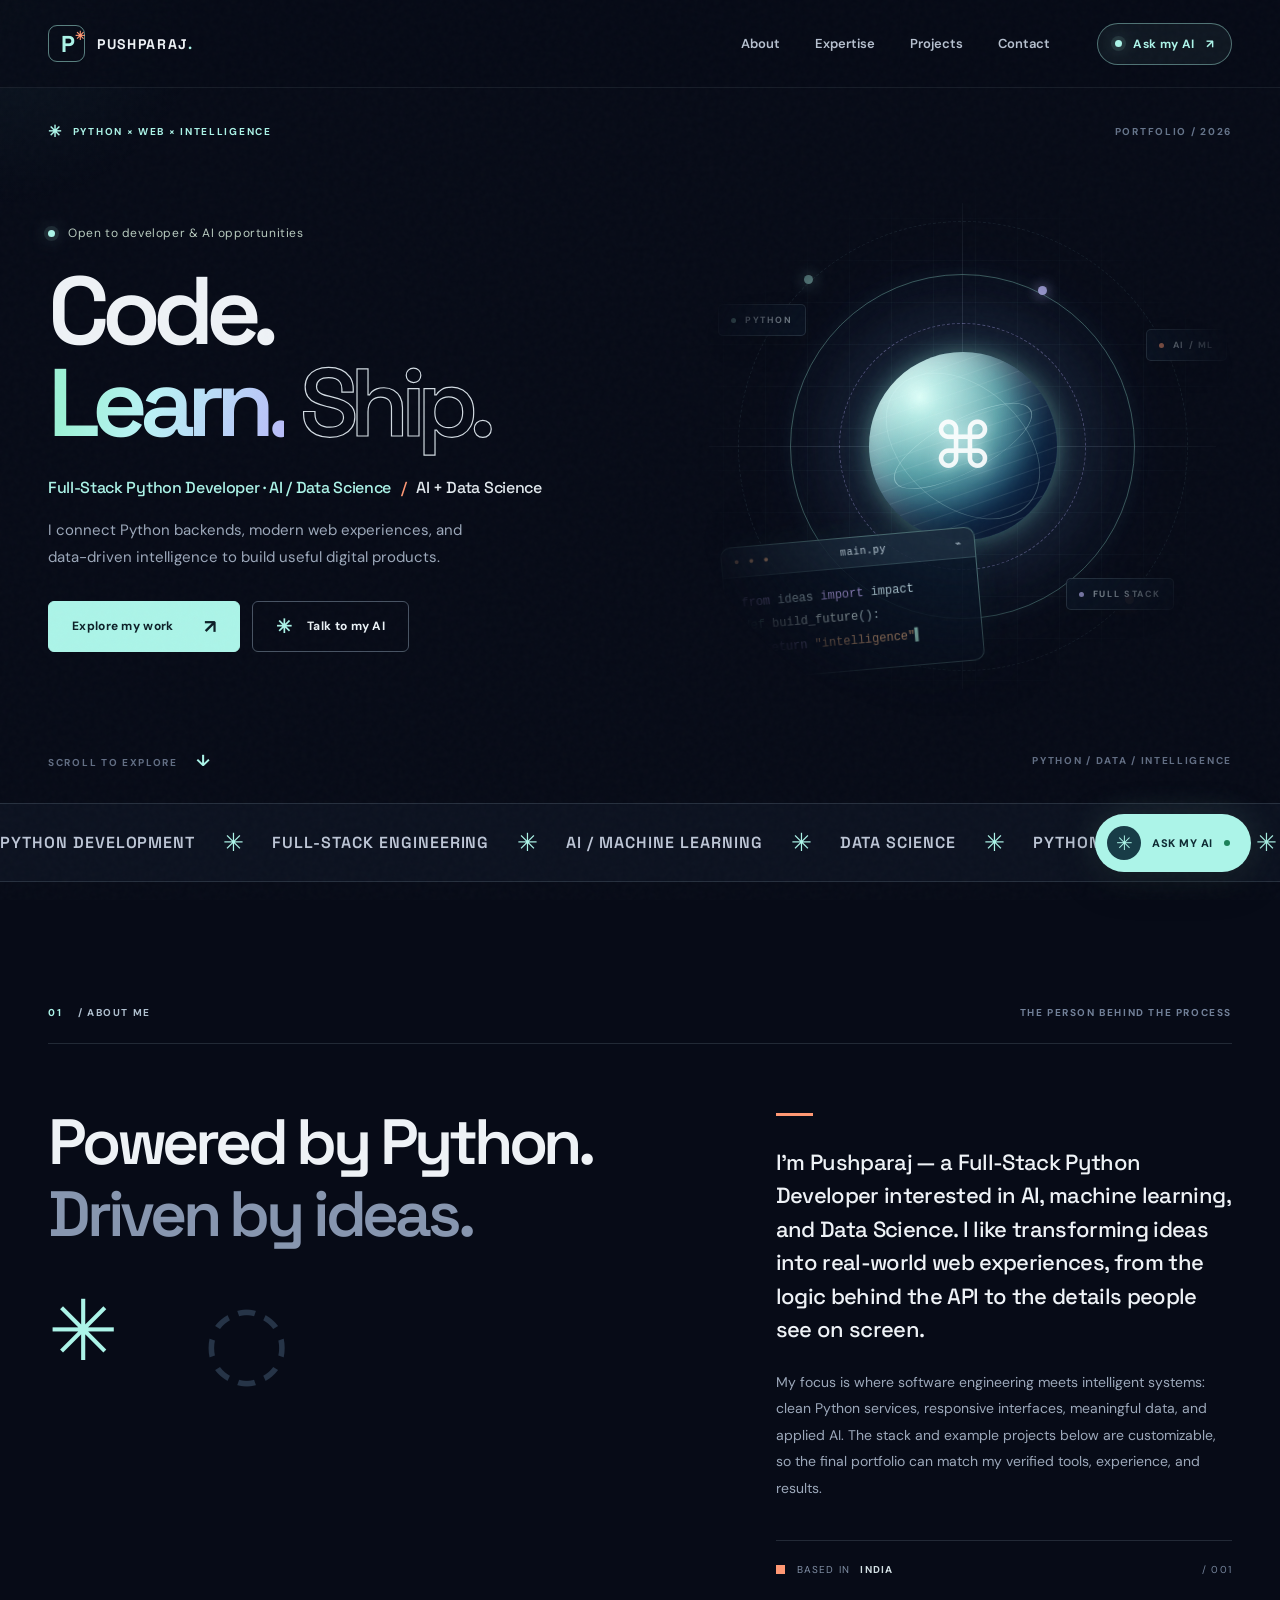
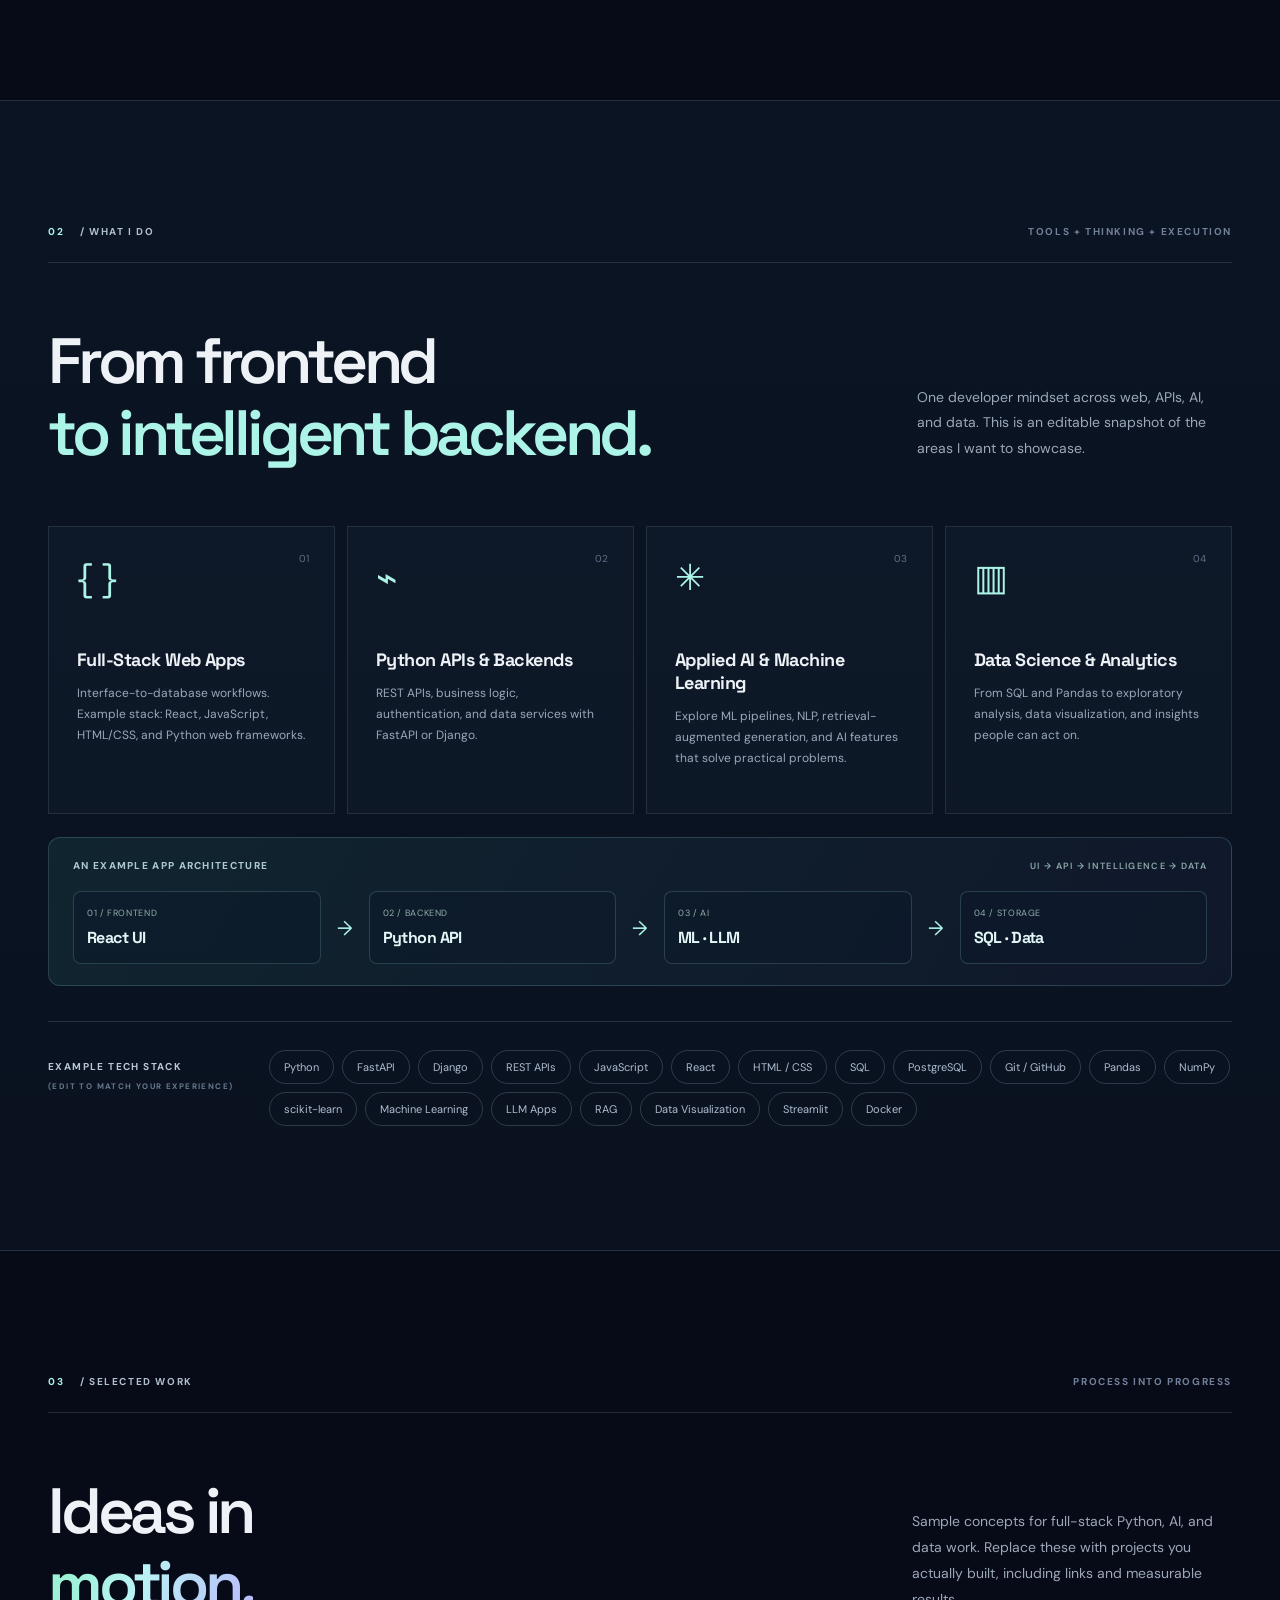
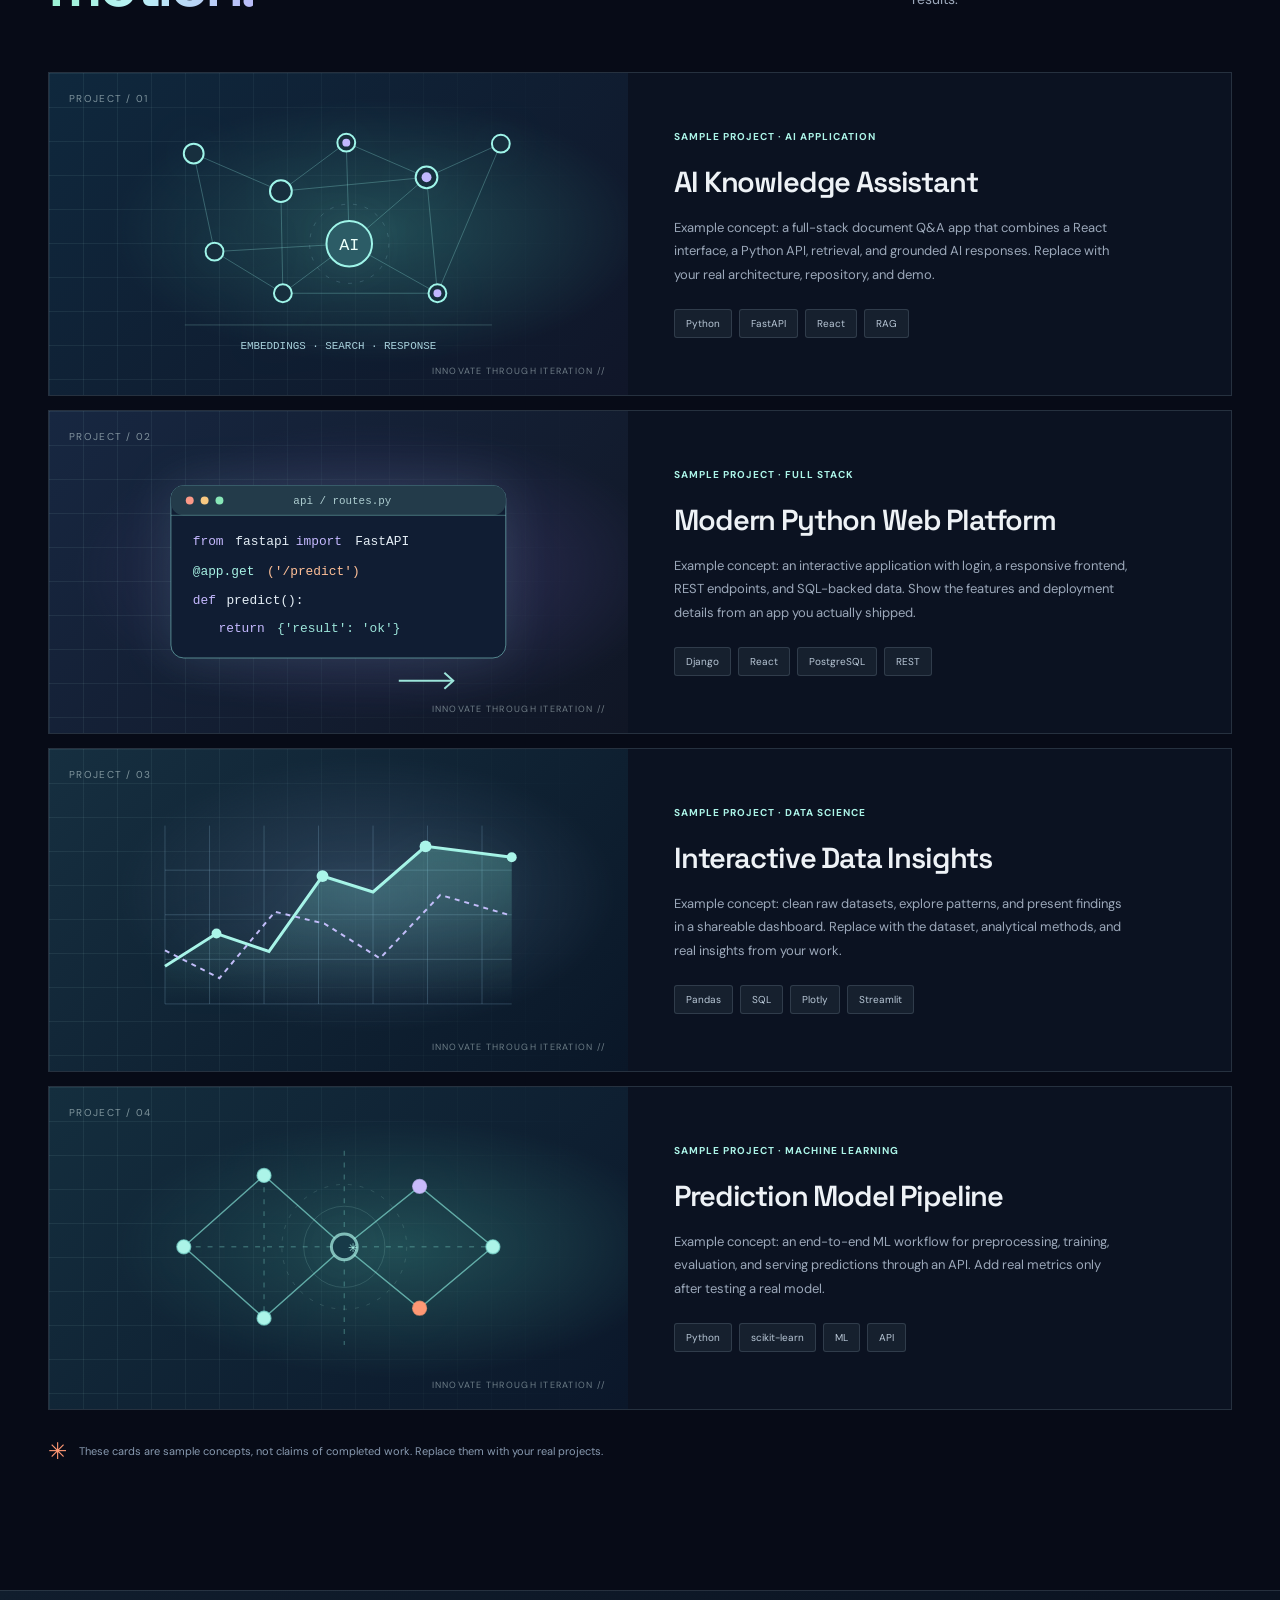
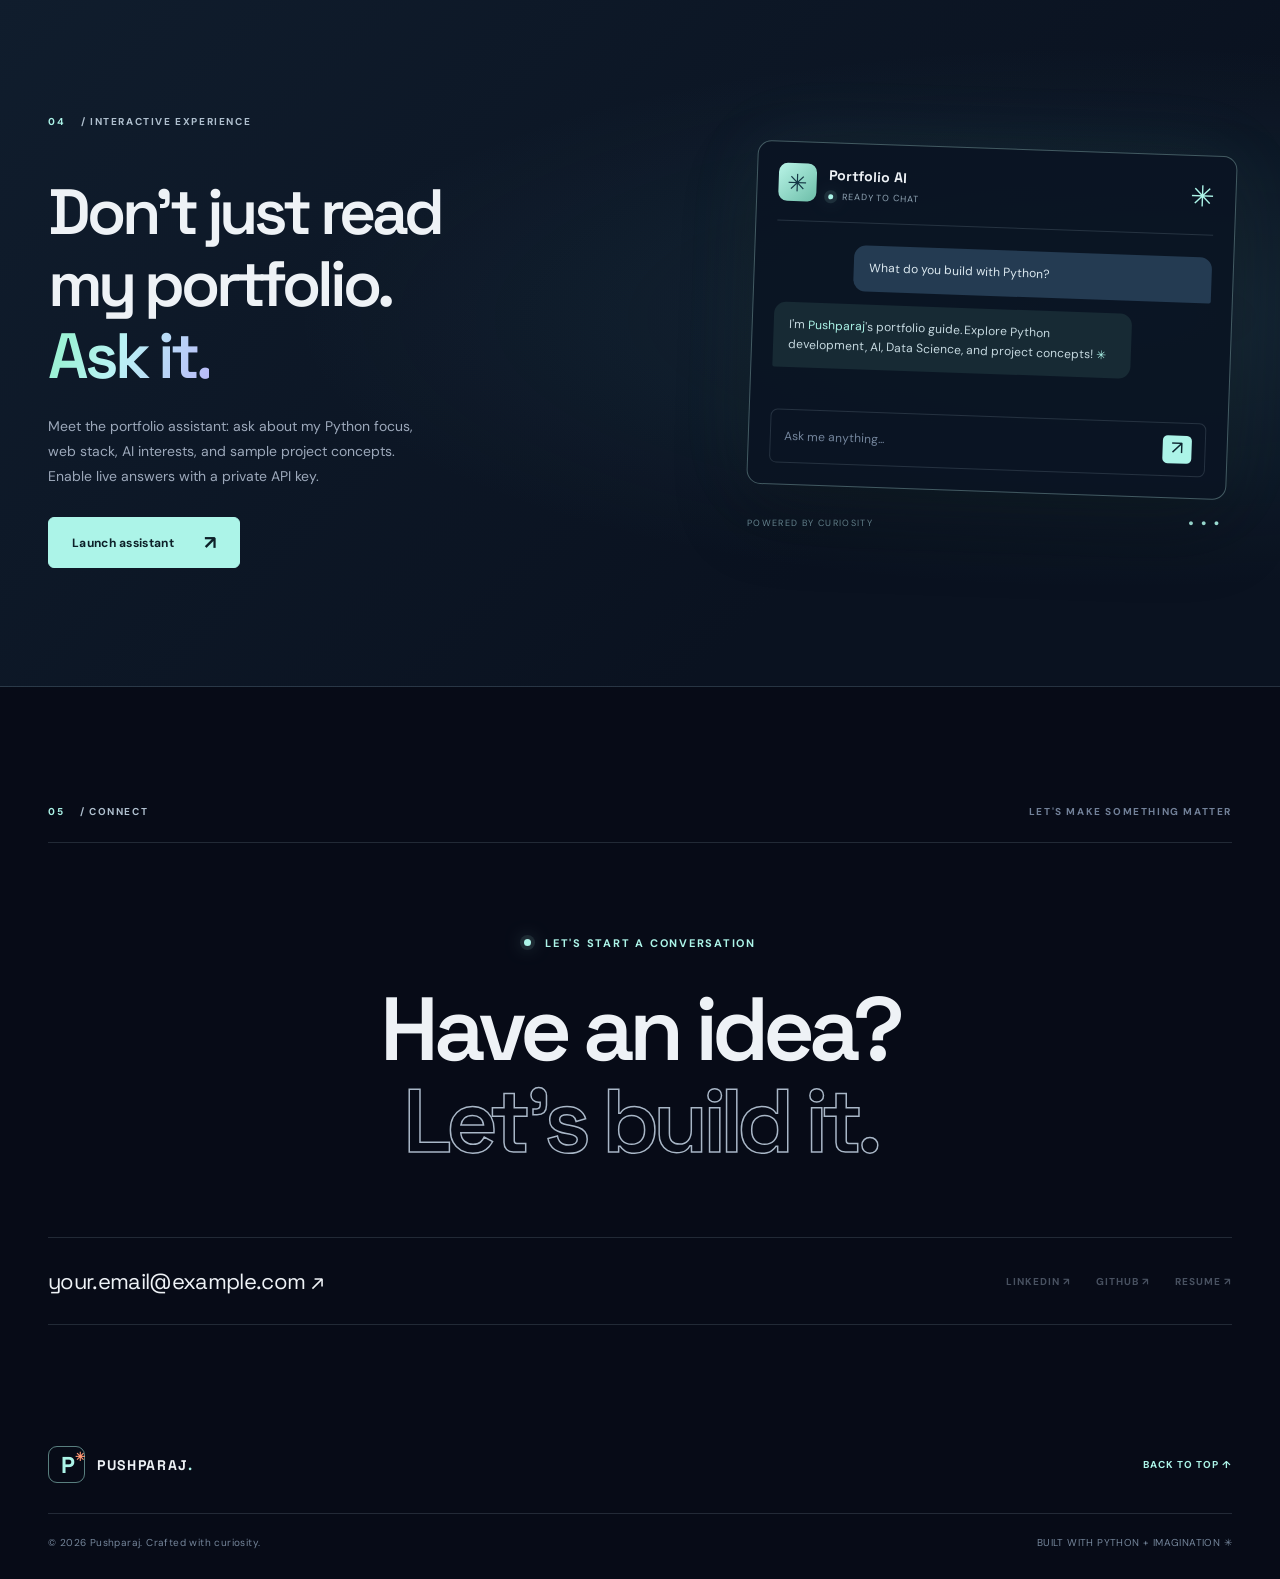
==== portfolio-preview.html @ a50d1f1b "Initial AI portfolio" ====
<!doctype html>
<html lang="en">
<head>
  <meta charset="utf-8">
  <meta name="viewport" content="width=device-width, initial-scale=1">
  <meta name="theme-color" content="#060b18">
  <meta name="description" content="Pushparaj Abhijeet Supekar · Full-Stack Python Developer focused on AI & Data Science. Explore example projects, technology stack, and an interactive portfolio assistant.">
  <title>Pushparaj | Full-Stack Python Developer + AI & Data Science</title>
  <link rel="icon" href="favicon.svg" type="image/svg+xml">
  <link rel="preconnect" href="https://fonts.googleapis.com">
  <link rel="preconnect" href="https://fonts.gstatic.com" crossorigin>
  <link href="https://fonts.googleapis.com/css2?family=DM+Sans:wght@400;500;600;700&family=Space+Grotesk:wght@400;500;600;700&display=swap" rel="stylesheet">
  <style>
:root{--bg:#070b17;--panel:#0c1424;--panel-2:#101a2b;--text:#eef2f6;--muted:#9ca8ba;--faint:#626e84;--line:rgba(194,220,232,.15);--mint:#acf4e8;--mint-dark:#78cebc;--orange:#ff9874;--violet:#bcb8f8;--font-head:'Space Grotesk',sans-serif;--font-body:'DM Sans',sans-serif}
*{box-sizing:border-box}html{scroll-behavior:smooth;scroll-padding-top:85px}body{margin:0;background:var(--bg);color:var(--text);font-family:var(--font-body);-webkit-font-smoothing:antialiased;overflow-x:hidden}body.chat-open{overflow:hidden}button,input{font:inherit}button{cursor:pointer}a{color:inherit;text-decoration:none}button:focus-visible,a:focus-visible,input:focus-visible{outline:2px solid var(--mint);outline-offset:4px}::selection{background:var(--mint);color:#061421}.sr-only{position:absolute;width:1px;height:1px;padding:0;margin:-1px;overflow:hidden;clip:rect(0,0,0,0);white-space:nowrap;border:0}.shell{width:min(1256px,calc(100% - 96px));margin-inline:auto}.noise{pointer-events:none;position:fixed;inset:0;z-index:35;opacity:.045;background-image:url("data:image/svg+xml,%3Csvg viewBox='0 0 180 180' xmlns='http://www.w3.org/2000/svg'%3E%3Cfilter id='n'%3E%3CfeTurbulence type='fractalNoise' baseFrequency='.92' numOctaves='3' stitchTiles='stitch'/%3E%3C/filter%3E%3Crect width='100%25' height='100%25' filter='url(%23n)' opacity='.52'/%3E%3C/svg%3E")}.cursor-glow{position:fixed;left:0;top:0;width:460px;height:460px;border-radius:50%;background:radial-gradient(circle,rgba(110,207,197,.07),transparent 64%);pointer-events:none;z-index:0;transform:translate(-50%,-50%)}.progress-bar{position:fixed;height:2px;left:0;top:0;background:linear-gradient(90deg,var(--mint),var(--violet),var(--orange));width:0;z-index:100}
.site-header{height:88px;position:sticky;top:0;z-index:30;background:rgba(7,11,23,.77);backdrop-filter:blur(22px);border-bottom:1px solid rgba(189,220,230,.09)}.nav-inner{display:flex;justify-content:space-between;align-items:center;height:100%}.brand{display:inline-flex;gap:12px;align-items:center;font-family:var(--font-head);font-size:14px;font-weight:700;letter-spacing:.12em;white-space:nowrap}.brand-symbol{width:37px;height:37px;border:1px solid rgba(171,244,231,.5);border-radius:9px;display:inline-flex;align-items:center;justify-content:center;color:var(--mint);font-size:23px;letter-spacing:-.1em;position:relative}.brand-star{position:absolute;font-size:12px;top:2px;right:1px;color:var(--orange)}.brand-dot{color:var(--mint)}.desktop-nav{display:flex;gap:35px;margin-left:auto;margin-right:47px}.desktop-nav a{color:#b7c1d0;font-size:13px;font-weight:600;transition:color .2s}.desktop-nav a:hover{color:var(--mint)}.nav-actions{display:flex;align-items:center;gap:14px}.nav-ai{border:1px solid rgba(171,244,232,.42);border-radius:100px;color:var(--mint);background:rgba(172,244,232,.055);font-size:12px;font-weight:700;display:flex;align-items:center;gap:11px;padding:12px 17px;letter-spacing:.03em;transition:background .2s,transform .2s}.nav-ai:hover{background:rgba(172,244,232,.15);transform:translateY(-2px)}.pulse-light,.availability-dot,.preview-live,.chat-dot,.float-online{width:7px;height:7px;display:inline-block;border-radius:50%;background:var(--mint);box-shadow:0 0 0 4px rgba(172,244,232,.1),0 0 18px rgba(172,244,232,.6);animation:breathe 2.5s infinite}.menu-toggle{display:none;background:none;border:none;padding:10px}.menu-toggle span{display:block;width:23px;height:2px;background:white;margin:5px}.mobile-nav{background:var(--panel);padding:20px 30px;border-bottom:1px solid var(--line);box-shadow:0 15px 30px rgba(0,0,0,.3)}.mobile-nav a{display:block;padding:13px 0;border-bottom:1px solid var(--line)}
.hero{min-height:715px;position:relative;display:flex;flex-direction:column;justify-content:space-between;padding-top:33px;padding-bottom:32px}.hero-topline,.hero-bottom{display:flex;justify-content:space-between;align-items:center;color:var(--faint);font-size:10px;font-weight:700;letter-spacing:.17em}.eyebrow{color:var(--mint);display:inline-flex;align-items:center;gap:10px}.mini-cross{font-size:16px}.hero-index{color:#66758b}.hero-grid{display:grid;grid-template-columns:1.05fr .95fr;min-height:565px;align-items:center;gap:24px}.hero-copy{position:relative;z-index:2;padding-bottom:15px}.availability{display:flex;align-items:center;gap:13px;color:#b8cbbf;font-size:12px;letter-spacing:.05em;margin-bottom:25px}.hero h1{font-family:var(--font-head);font-size:clamp(71px,7.5vw,117px);line-height:.95;letter-spacing:-.085em;font-weight:600;margin:0 0 28px;white-space:nowrap}.text-gradient{background:linear-gradient(110deg,#9df2d6 15%,#baf2f5 45%,#b9bdf8 95%);-webkit-background-clip:text;background-clip:text;color:transparent}.outlined-word{color:transparent;-webkit-text-stroke:1.2px #d2dbe2}.hero-subtitle{font-family:var(--font-head);font-weight:500;font-size:16px;letter-spacing:-.02em;margin:0 0 19px;color:#e2e9ee}.hero-role{color:var(--mint)}.hero-divider{color:var(--orange);padding:0 6px}.hero-description{font-size:15px;color:var(--muted);line-height:1.8;max-width:450px;margin:0 0 30px}.hero-ctas{display:flex;gap:12px;align-items:center}.button{min-height:51px;display:inline-flex;align-items:center;gap:30px;justify-content:space-between;padding:0 23px;font-size:12px;font-weight:700;letter-spacing:.025em;border-radius:6px;transition:transform .25s,background .25s,box-shadow .25s}.button:hover{transform:translateY(-4px)}.button-primary{background:var(--mint);color:#0d2028;border:1px solid var(--mint)}.button-primary:hover{box-shadow:0 10px 38px rgba(172,244,232,.2);background:#ccfff5}.button-primary span:last-child{font-size:19px}.button-secondary{border:1px solid #485363;color:#ebf2f6;background:transparent;gap:15px}.button-secondary span{color:var(--mint);font-size:19px}.button-secondary:hover{background:rgba(172,244,232,.07)}.hero-bottom{width:100%}.down-arrow{color:var(--mint);display:inline-block;font-size:16px;margin-left:14px;animation:nudge 2s infinite}.hero-art{height:540px;position:relative;display:grid;place-items:center;isolation:isolate;overflow:hidden;margin-right:-12px;background-image:linear-gradient(rgba(173,240,236,.035) 1px,transparent 1px),linear-gradient(90deg,rgba(173,240,236,.035) 1px,transparent 1px);background-size:42px 42px;mask-image:radial-gradient(ellipse at 50% 49%,black 35%,transparent 72%)}.orbit-glow{position:absolute;width:470px;height:470px;border-radius:50%;background:radial-gradient(circle,rgba(106,230,217,.19) 0%,rgba(102,129,214,.08) 31%,transparent 65%);filter:blur(15px);animation:breathe 5s infinite}.orbit{position:absolute;border-radius:50%;border:1px solid rgba(164,225,233,.2);transform-style:preserve-3d}.orbit-outer{height:450px;width:450px;border-style:dashed;animation:rotate 54s linear infinite}.orbit-middle{height:345px;width:345px;border:1px solid rgba(152,229,217,.44);box-shadow:0 0 20px rgba(152,229,217,.06),inset 0 0 20px rgba(152,229,217,.04);animation:rotateReverse 29s linear infinite}.orbit-inner{height:247px;width:247px;border:1px dashed rgba(189,177,249,.35);animation:rotate 18s linear infinite}.orbit i{position:absolute;height:9px;width:9px;border-radius:50%;background:var(--mint);box-shadow:0 0 15px var(--mint)}.orbit-outer i:first-child{top:53px;left:65px}.orbit-outer i:nth-child(2){bottom:66px;right:53px;background:var(--orange);box-shadow:0 0 15px var(--orange)}.orbit-middle i{top:11px;right:87px;background:var(--violet);box-shadow:0 0 13px var(--violet)}.orb-core{width:188px;height:188px;position:absolute;border-radius:50%;background:radial-gradient(circle at 27% 24%,#d7fff7 0,#a9e6e0 10%,#539da5 40%,#1e5074 67%,#182d5a 100%);box-shadow:inset -25px -21px 35px rgba(2,11,35,.8),inset 11px 10px 28px rgba(255,255,255,.38),0 0 22px rgba(153,248,228,.35),0 0 100px rgba(104,186,219,.22);animation:float 6s ease-in-out infinite;overflow:hidden}.orb-core:after{content:'';position:absolute;inset:17px;border:1px solid rgba(219,255,251,.38);border-radius:50%;transform:rotate(-28deg) scaleY(.34)}.orb-core:before{content:'';position:absolute;inset:6px;border:1px solid rgba(208,250,246,.24);border-radius:50%;transform:rotate(41deg) scaleY(.68)}.orb-core span{position:absolute;inset:0;display:grid;place-items:center;color:rgba(255,255,255,.9);font-size:64px;text-shadow:0 0 16px rgba(228,255,251,.8)}.orb-lines{position:absolute;inset:0;border-radius:50%;background:repeating-linear-gradient(4deg,transparent 0,transparent 12px,rgba(225,252,249,.09) 13px,transparent 14px);transform:rotate(-23deg)}.orb-shine{height:60px;width:100px;position:absolute;background:rgba(239,255,254,.4);filter:blur(33px);top:17px;left:17px}.orbit-label{position:absolute;background:rgba(12,24,42,.88);border:1px solid rgba(195,226,230,.22);border-radius:5px;padding:9px 12px;letter-spacing:.18em;font-size:9px;font-weight:700;color:#ccdce6;display:flex;align-items:center;gap:9px;box-shadow:0 10px 27px rgba(0,0,0,.2)}.label-point{height:5px;width:5px;background:var(--mint);border-radius:50%}.label-one{top:128px;left:37px}.label-two{top:153px;right:17px}.label-three{bottom:106px;right:70px}.label-two .label-point{background:var(--orange)}.label-three .label-point{background:var(--violet)}.axis{position:absolute;background:rgba(204,230,240,.12);z-index:-1}.axis-horizontal{height:1px;width:90%}.axis-vertical{height:90%;width:1px}.art-corner{position:absolute;color:#7e9aa8;font-size:9px;letter-spacing:.15em}.art-corner-tl{top:49px;left:24px}.art-corner-br{bottom:37px;right:12px}
.marquee-wrap{overflow:hidden;border-top:1px solid var(--line);border-bottom:1px solid var(--line);background:#0c1220}.marquee{display:flex;align-items:center;gap:28px;white-space:nowrap;width:max-content;height:77px;animation:marquee 31s linear infinite}.marquee span{font-family:var(--font-head);font-size:16px;letter-spacing:.06em;font-weight:600;color:#bdc6d6}.marquee b{color:var(--mint);font-size:25px;font-weight:400}
.section{padding-top:124px;padding-bottom:124px}.section-heading{display:flex;justify-content:space-between;align-items:center;padding-bottom:24px;border-bottom:1px solid var(--line);margin-bottom:62px}.section-label,.section-side{font-weight:700;font-size:10px;letter-spacing:.16em;color:#b0c0cf}.section-num{color:var(--mint);margin-right:12px}.section-side{color:#728199}.about-grid{display:grid;grid-template-columns:1.15fr .85fr;gap:110px}.about-title-block h2,.expertise-head h2,.projects-intro h2,.ai-feature h2,.contact-content h2{font-family:var(--font-head);font-size:clamp(43px,5vw,69px);font-weight:600;line-height:1.13;letter-spacing:-.066em;margin:0}.about-title-block h2 span{color:#8796af}.about-decoration{margin-top:39px;font-size:84px;display:flex;gap:85px;color:var(--mint);line-height:1}.about-decoration span:last-child{font-size:100px;color:#263447}.about-copy{padding-top:7px}.orange-line{display:block;width:37px;height:3px;background:var(--orange);margin-bottom:30px}.lead{font-family:var(--font-head);font-size:22px;line-height:1.52;letter-spacing:-.03em;font-weight:500;margin:0 0 22px}.about-copy>p:not(.lead){color:var(--muted);font-size:14px;line-height:1.9;margin-bottom:38px}.about-location{display:flex;align-items:center;gap:12px;border-top:1px solid var(--line);padding-top:22px;font-size:10px;letter-spacing:.12em;color:#8290a6}.about-location strong{color:#d3e0e4;margin-left:6px}.status-square{height:9px;width:9px;background:var(--orange)}.about-id{margin-left:auto;color:#74839a}
.expertise-section{background:linear-gradient(180deg,#0b1423,#0a1220);border-top:1px solid var(--line);border-bottom:1px solid var(--line)}.expertise-head{display:flex;justify-content:space-between;align-items:end;margin-bottom:57px;gap:50px}.expertise-head h2 em{font-style:normal;color:var(--mint)}.expertise-head>p{max-width:315px;color:var(--muted);font-size:14px;line-height:1.85;margin:0 0 7px}.expertise-grid{display:grid;grid-template-columns:repeat(4,1fr);gap:12px}.expertise-card{min-height:288px;border:1px solid rgba(193,218,237,.12);background:rgba(18,29,47,.52);padding:28px;display:flex;flex-direction:column;transition:background .3s,border-color .3s,transform .3s;position:relative;overflow:hidden}.expertise-card:after{content:'';position:absolute;inset:auto -20% -65% -20%;height:150px;background:radial-gradient(circle,rgba(147,228,218,.16),transparent 69%);opacity:0;transition:opacity .3s}.expertise-card:hover{background:#14263b;border-color:rgba(170,244,231,.5);transform:translateY(-7px)}.expertise-card:hover:after{opacity:1}.expertise-card-icon{font-family:var(--font-head);font-size:36px;color:var(--mint);margin-bottom:47px}.expertise-card h3{font-family:var(--font-head);font-size:18px;letter-spacing:-.03em;margin:0 0 12px}.expertise-card p{font-size:12px;color:var(--muted);line-height:1.75;margin:0}.expertise-card-number{position:absolute;right:25px;top:25px;color:#617187;font-size:10px}.skills-line{margin-top:35px;padding-top:28px;display:flex;gap:36px;align-items:start;border-top:1px solid var(--line)}.skills-line>span{font-size:10px;white-space:nowrap;letter-spacing:.14em;color:#bac9d5;font-weight:700;padding-top:10px}.skills-mini{display:block;font-size:8px;color:#667a8e;margin-top:8px}.skill-chips{display:flex;gap:8px;flex-wrap:wrap}.skill-chip{border:1px solid rgba(192,220,232,.2);border-radius:50px;padding:9px 14px;color:#aebdd1;font-size:11px}
.projects-intro{display:flex;align-items:end;justify-content:space-between;gap:40px;margin-bottom:52px}.projects-intro p{max-width:320px;color:var(--muted);line-height:1.85;font-size:14px;margin:0 0 7px}.project-list{display:flex;flex-direction:column;gap:14px}.project-card{display:grid;grid-template-columns:49% 51%;min-height:322px;border:1px solid var(--line);background:rgba(16,26,43,.55);overflow:hidden;transition:border-color .25s,transform .25s}.project-card:hover{border-color:rgba(172,244,232,.46);transform:translateY(-3px)}.project-visual{position:relative;min-height:322px;overflow:hidden;background:#0c1c2d}.project-visual.automation{background:radial-gradient(ellipse at 60% 50%,#214d54,transparent 57%),linear-gradient(135deg,#142e3e,#0b172a)}.project-visual.design{background:radial-gradient(ellipse at 50% 70%,#31375e,transparent 57%),linear-gradient(135deg,#19243c,#0b1526)}.project-visual.data{background:radial-gradient(ellipse at 55% 45%,#2d435a,transparent 55%),linear-gradient(135deg,#162f40,#0a1728)}.visual-grid{position:absolute;inset:0;background-image:linear-gradient(rgba(183,235,230,.08) 1px,transparent 1px),linear-gradient(90deg,rgba(183,235,230,.08) 1px,transparent 1px);background-size:34px 34px;mask-image:linear-gradient(90deg,black,transparent)}.project-graphic{position:absolute;inset:0;display:grid;place-items:center}.project-graphic svg{width:83%;height:80%;filter:drop-shadow(0 0 25px rgba(143,231,221,.12));transition:transform .5s}.project-card:hover .project-graphic svg{transform:scale(1.06) rotate(-2deg)}.visual-corner{position:absolute;left:20px;top:19px;color:rgba(222,242,241,.53);font-size:10px;letter-spacing:.13em}.visual-bottom{position:absolute;bottom:18px;right:22px;color:rgba(222,242,241,.46);font-size:9px;letter-spacing:.14em}.project-info{padding:38px 46px;display:flex;flex-direction:column;justify-content:center;align-items:flex-start}.project-kicker{color:var(--mint);font-size:10px;letter-spacing:.1em;font-weight:700;margin-bottom:20px}.project-info h3{font-family:var(--font-head);letter-spacing:-.04em;font-size:29px;font-weight:600;margin:0 0 16px}.project-info p{color:var(--muted);font-size:13px;line-height:1.8;max-width:455px;margin:0 0 23px}.project-tags{display:flex;gap:7px;flex-wrap:wrap}.project-tags span{border-radius:3px;background:rgba(181,213,228,.07);border:1px solid var(--line);padding:7px 11px;font-size:10px;color:#b9c8d7}.project-link{color:var(--mint);font-size:12px;font-weight:700;margin-top:23px}.project-link:hover{text-decoration:underline}.projects-footnote{color:#889ab0;font-size:11px;display:flex;align-items:center;gap:12px;margin-top:26px}.projects-footnote>span{color:var(--orange);font-size:23px}
.ai-feature{padding:118px 0;background:radial-gradient(ellipse at 87% 47%,rgba(69,131,150,.17),transparent 52%),linear-gradient(135deg,#101d2d,#0a1220 70%);border-block:1px solid var(--line);overflow:hidden}.ai-feature-grid{display:grid;grid-template-columns:1fr 1fr;gap:80px;align-items:center}.ai-feature h2{margin:46px 0 21px}.ai-feature-left>p{font-size:14px;color:var(--muted);line-height:1.8;max-width:380px;margin-bottom:28px}.chat-preview{border:1px solid rgba(176,226,221,.34);background:rgba(10,20,35,.9);border-radius:14px;max-width:480px;margin-left:auto;padding:21px;box-shadow:0 32px 70px rgba(0,0,0,.28),0 0 80px rgba(148,229,215,.07);transform:rotate(2deg);transition:transform .4s}.chat-preview:hover{transform:rotate(0)}.preview-head{display:flex;align-items:center;gap:12px;border-bottom:1px solid var(--line);padding-bottom:19px}.preview-avatar,.chat-header-avatar{height:38px;width:38px;border-radius:9px;background:linear-gradient(135deg,#b9f4e7,#6dbea9);display:grid;place-items:center;color:#143745;font-size:24px}.preview-head strong{font-family:var(--font-head);font-size:14px}.preview-head small{display:flex;align-items:center;gap:9px;font-size:9px;margin-top:5px;color:#90a4b4;letter-spacing:.1em}.preview-live{height:5px;width:5px}.preview-spark{margin-left:auto;font-size:29px;color:var(--mint)}.preview-message{border-radius:12px;padding:13px 15px;max-width:82%;font-size:12px;line-height:1.65;margin-top:22px}.preview-message.visitor{margin-left:auto;background:#243b52;color:#dce9f0;border-bottom-right-radius:2px}.preview-message.assistant{background:#172a34;color:#c6d9e0;border-bottom-left-radius:2px;margin-top:13px}.preview-message.assistant span{color:var(--mint)}.preview-input{margin-top:42px;border:1px solid var(--line);border-radius:7px;display:flex;justify-content:space-between;align-items:center;padding:12px 13px;color:#73849b;font-size:12px}.preview-input span{background:var(--mint);color:#0c2530;border-radius:5px;font-size:19px;height:28px;width:29px;text-align:center}.preview-border-deco{margin:25px 10px 0 auto;max-width:475px;color:#6f8f9b;font-size:9px;letter-spacing:.15em;display:flex;justify-content:space-between}.preview-border-deco span{color:var(--mint);letter-spacing:.3em}
.contact-section{padding-top:118px;padding-bottom:100px}.contact-content{text-align:center;padding:25px 0 0}.contact-kicker{font-size:11px;letter-spacing:.16em;color:var(--mint);font-weight:700;display:inline-flex;align-items:center;gap:14px}.contact-content h2{font-size:clamp(58px,7vw,104px);line-height:1.02;margin:33px 0 70px}.contact-content h2 em{font-style:normal;color:transparent;-webkit-text-stroke:1.5px #a9b7c7}.contact-row{border-top:1px solid var(--line);border-bottom:1px solid var(--line);display:flex;justify-content:space-between;align-items:center;padding:29px 0;gap:20px;text-align:left}.contact-email{font-family:var(--font-head);font-size:22px;letter-spacing:-.03em}.contact-email span{color:var(--mint);margin-left:16px}.social-links{display:flex;align-items:center;gap:25px}.social-links a{color:#aabbd0;font-weight:700;font-size:10px;letter-spacing:.1em;white-space:nowrap}.social-links a:hover,.contact-email:hover{color:var(--mint)}.social-links a[aria-disabled=true]{opacity:.4;cursor:not-allowed}
.footer{padding-bottom:30px}.footer-top,.footer-bottom{display:flex;align-items:center;justify-content:space-between}.footer-top{padding:21px 0 30px}.back-to-top{font-size:10px;letter-spacing:.1em;font-weight:700;color:var(--mint)}.footer-bottom{border-top:1px solid var(--line);padding-top:22px;font-size:10px;color:#75869b;letter-spacing:.04em}
.floating-ai{position:fixed;right:29px;bottom:28px;z-index:40;background:var(--mint);color:#102b34;border:0;border-radius:50px;display:flex;align-items:center;gap:11px;padding:12px 21px 12px 12px;box-shadow:0 8px 37px rgba(0,0,0,.34),0 0 35px rgba(166,244,226,.16);transition:transform .25s}.floating-ai:hover{transform:translateY(-5px)}.floating-ai-icon{display:grid;place-items:center;background:#183c47;color:var(--mint);height:34px;width:34px;border-radius:50%;font-size:20px}.floating-ai-label{font-size:11px;letter-spacing:.05em;font-weight:800}.float-online{width:6px;height:6px;background:#1d815a;box-shadow:none}.chat-overlay{position:fixed;inset:0;background:rgba(2,5,14,.67);backdrop-filter:blur(5px);z-index:59}.chat-overlay[hidden]{display:none}.chat-panel{position:fixed;z-index:60;right:26px;bottom:25px;height:min(630px,calc(100dvh - 50px));width:min(390px,calc(100vw - 30px));border:1px solid rgba(192,230,227,.34);background:#101b2a;border-radius:14px;box-shadow:0 40px 100px rgba(0,0,0,.48);display:flex;flex-direction:column;transform:translateY(24px) scale(.96);opacity:0;pointer-events:none;transition:transform .23s,opacity .23s;overflow:hidden}.chat-panel.open{transform:translateY(0) scale(1);opacity:1;pointer-events:auto}.chat-header{display:flex;align-items:center;gap:12px;padding:17px 19px;border-bottom:1px solid var(--line);flex:none}.chat-header-name strong{font-size:13px;font-family:var(--font-head)}.chat-header-name small{display:flex;align-items:center;gap:8px;color:#95abb6;font-size:10px;margin-top:3px}.chat-dot{width:5px;height:5px}.chat-close{font-size:25px;line-height:1;border:0;color:#adbed2;background:none;margin-left:auto}.chat-messages{flex:1;overflow-y:auto;padding:20px 17px;display:flex;flex-direction:column;gap:15px;min-height:0;scrollbar-color:#395467 transparent;scrollbar-width:thin}.message{display:flex;gap:9px;align-items:end}.message.bot{align-self:flex-start;max-width:93%}.message.user{align-self:flex-end;max-width:90%}.message-avatar{flex:none;height:24px;width:24px;background:#2c605b;color:var(--mint);display:grid;place-items:center;border-radius:7px;font-size:14px}.message-text{background:#1c2d3c;color:#dce8ed;white-space:pre-wrap;font-size:12px;line-height:1.65;padding:12px 13px;border-radius:11px 11px 11px 2px;overflow-wrap:anywhere}.message.user .message-text{background:#296354;color:#e7fff8;border-radius:11px 11px 2px 11px}.message.pending .message-text{color:var(--mint);animation:breathe 1.5s infinite}.suggested-questions{display:flex;gap:7px;overflow-x:auto;flex:none;padding:11px 16px 13px;scrollbar-width:none}.suggested-questions button{white-space:nowrap;background:#172c3b;color:#b9eee4;border:1px solid rgba(156,229,218,.19);border-radius:20px;padding:8px 11px;font-size:10px}.suggested-questions button:hover{background:#254a51}.chat-form{display:flex;gap:10px;padding:14px 16px 8px;border-top:1px solid var(--line)}.chat-form input{min-width:0;flex:1;background:#1b2b3b;border:1px solid #3a4c5a;border-radius:8px;color:white;padding:13px 12px;font-size:12px}.chat-form input::placeholder{color:#8e9eaf}.chat-form button{height:44px;width:44px;flex:none;border:0;background:var(--mint);color:#082b36;border-radius:8px;font-size:22px}.chat-form button:disabled{opacity:.5}.chat-disclaimer{padding:0 18px 14px;text-align:center;color:#8999a9;font-size:9px;line-height:1.4}
.reveal{opacity:0;transform:translateY(24px);transition:opacity .7s ease,transform .7s ease}.reveal.visible{opacity:1;transform:translateY(0)}
@keyframes rotate{to{transform:rotate(360deg)}}@keyframes rotateReverse{to{transform:rotate(-360deg)}}@keyframes float{0%,100%{transform:translateY(-7px)}50%{transform:translateY(11px)}}@keyframes breathe{0%,100%{opacity:1}50%{opacity:.55}}@keyframes nudge{0%,100%{transform:translateY(-4px)}50%{transform:translateY(6px)}}@keyframes marquee{to{transform:translateX(-50%)}}
@media(max-width:1050px){.shell{width:min(100% - 60px,1256px)}.hero h1{font-size:clamp(59px,7.8vw,86px)}.hero-grid{grid-template-columns:1fr .88fr}.hero-art{transform:scale(.9);margin-inline:-45px}.about-grid{gap:55px}.expertise-grid{grid-template-columns:repeat(2,1fr)}.expertise-card{min-height:245px}.expertise-card-icon{margin-bottom:28px}.ai-feature-grid{gap:40px}.project-info{padding:27px}}
@media(max-width:760px){.shell{width:calc(100% - 40px)}.site-header{height:72px}.desktop-nav{display:none}.menu-toggle{display:block}.brand{font-size:12px}.brand-symbol{width:33px;height:33px}.nav-ai{font-size:10px;padding:10px}.nav-ai>span:last-child{display:none}.hero{padding-top:23px;min-height:auto;padding-bottom:22px}.hero-grid{grid-template-columns:1fr;gap:0}.hero-copy{padding-top:73px;padding-bottom:0}.hero h1{font-size:clamp(62px,12vw,96px)}.hero-description{max-width:540px}.hero-art{height:425px;transform:scale(.86);margin:-15px -35px -4px}.orbit-outer{height:410px;width:410px}.orbit-middle{height:320px;width:320px}.orbit-inner{height:220px;width:220px}.hero-bottom{margin-top:10px}.hero-coordinates{display:none}.section{padding-top:86px;padding-bottom:86px}.section-heading{margin-bottom:43px}.section-side{display:none}.about-grid{grid-template-columns:1fr;gap:28px}.about-title-block h2,.expertise-head h2,.projects-intro h2,.ai-feature h2{font-size:clamp(42px,8vw,66px)}.about-decoration{display:none}.lead{font-size:21px}.expertise-head,.projects-intro{display:block}.expertise-head p,.projects-intro p{margin-top:20px;max-width:480px}.expertise-grid{grid-template-columns:repeat(2,1fr)}.skills-line{display:block}.skills-line>span{display:block;margin-bottom:20px}.skills-mini{display:inline;margin-left:10px}.project-card{grid-template-columns:1fr}.project-visual{min-height:270px}.project-info{padding:30px}.ai-feature{padding:88px 0}.ai-feature-grid{grid-template-columns:1fr;gap:65px}.chat-preview{margin-left:0;max-width:100%}.contact-section{padding-top:88px}.contact-content h2{margin-bottom:48px}.contact-row{flex-direction:column;align-items:flex-start}.footer-bottom span:last-child{display:none}}
@media(max-width:430px){.hero h1{font-size:clamp(54px,13vw,72px)}.hero-copy{padding-top:48px}.hero-subtitle{font-size:13px}.hero-ctas{flex-wrap:wrap}.button{gap:15px;padding:0 17px}.hero-art{height:355px;transform:scale(.71);margin:-45px -80px -35px}.hero-index{display:none}.expertise-grid{grid-template-columns:1fr}.expertise-card{min-height:220px}.expertise-card-icon{margin-bottom:20px}.projects-intro{margin-bottom:30px}.project-info h3{font-size:25px}.social-links{flex-wrap:wrap}.contact-email{font-size:16px}.contact-content h2{font-size:clamp(48px,12vw,68px)}.floating-ai{right:15px;bottom:15px}.chat-panel{right:10px;bottom:10px;height:calc(100dvh - 20px);width:calc(100vw - 20px)}}
@media(prefers-reduced-motion:reduce){*,*:before,*:after{scroll-behavior:auto!important;animation-duration:.01ms!important;animation-iteration-count:1!important;transition-duration:.01ms!important}.reveal{opacity:1;transform:none}}

/* Python + AI/Data Science customization */
.hero-terminal{position:absolute;z-index:10;left:44px;bottom:45px;width:255px;background:rgba(8,19,35,.86);border:1px solid rgba(177,249,235,.36);border-radius:10px;box-shadow:0 24px 70px rgba(1,12,24,.62),0 0 30px rgba(126,235,219,.07);backdrop-filter:blur(16px);overflow:hidden;transform:rotate(-5deg);animation:terminal-enter 6s ease-in-out infinite}
.terminal-top{height:30px;background:rgba(101,140,154,.16);border-bottom:1px solid rgba(177,249,235,.14);display:flex;align-items:center;justify-content:space-between;padding:0 12px;font-size:10px;color:#c2d4e0;letter-spacing:.06em;font-family:ui-monospace,Menlo,Consolas,monospace}
.terminal-dots{font-size:9px;letter-spacing:2px;color:#f7b989}
.terminal-body{padding:15px 16px 17px;color:#c7e5ef;font-size:12px;line-height:1.95;font-family:ui-monospace,SFMono-Regular,Menlo,Consolas,monospace;white-space:nowrap}
.code-purple{color:#c4b1ff}.code-mint{color:#9ff6df}.code-white{color:#e9ffff}.code-orange{color:#ffc18c}.code-indent{margin-left:19px;color:#c4b1ff}
.terminal-cursor{display:inline-block;color:#aff5e3;animation:breathe .9s ease-in-out infinite}
.project-visual.ai{background:radial-gradient(ellipse at 57% 49%,#214b54,transparent 57%),linear-gradient(135deg,#0f283d,#101629)}
.project-visual.code{background:radial-gradient(ellipse at 56% 50%,#33315c,transparent 65%),linear-gradient(135deg,#172741,#101625)}
.stack-flow{margin:23px 0 0;border:1px solid rgba(132,210,208,.21);border-radius:12px;padding:21px 24px;background:linear-gradient(120deg,rgba(23,57,64,.48),rgba(25,31,57,.42));overflow:hidden}
.stack-flow-heading{display:flex;justify-content:space-between;align-items:center;gap:16px;font-size:10px;letter-spacing:.13em;font-weight:800;color:#adc8d2}
.stack-flow-heading>span:last-child{color:#8caaa9;font-weight:600;font-size:9px}
.stack-flow-steps{display:grid;grid-template-columns:minmax(0,1fr) 28px minmax(0,1fr) 28px minmax(0,1fr) 28px minmax(0,1fr);align-items:center;gap:10px;margin-top:19px}
.stack-flow-steps>div{min-width:0;padding:15px 13px;background:rgba(12,26,43,.6);border:1px solid rgba(164,225,222,.19);border-radius:8px}
.stack-flow-steps small{display:block;color:#92afa9;font-size:9px;letter-spacing:.07em;margin-bottom:8px}
.stack-flow-steps strong{display:block;font-size:16px;letter-spacing:-.035em;color:#e4f7f7;font-family:var(--font-head)}
.flow-arrow{color:var(--mint);font-size:20px;text-align:center;animation:flow-light 2.5s ease-in-out infinite}
.flow-arrow:nth-of-type(2){animation-delay:.6s}.flow-arrow:nth-of-type(3){animation-delay:1.2s}
@keyframes terminal-enter{0%,100%{transform:translateY(0) rotate(-5deg)}50%{transform:translateY(-10px) rotate(-3deg)}}
@keyframes flow-light{0%,100%{opacity:.36;transform:translateX(0)}50%{opacity:1;transform:translateX(5px)}}
@media(max-width:760px){.hero-terminal{left:27px;bottom:34px}.stack-flow-heading>span:last-child{display:none}.stack-flow-steps{grid-template-columns:1fr 18px 1fr;gap:9px}.stack-flow-steps>div{padding:12px}.stack-flow-steps>div:nth-of-type(3){grid-column:1}.stack-flow-steps>div:nth-of-type(4){grid-column:3}.stack-flow-steps>.flow-arrow:nth-of-type(2){display:none}.stack-flow-steps>.flow-arrow:nth-of-type(3){grid-column:2;grid-row:2}}
@media(max-width:430px){.hero-terminal{left:35px;bottom:38px;width:250px}.stack-flow{padding:16px}.stack-flow-steps strong{font-size:12px}.stack-flow-steps small{font-size:8px}}
@media(prefers-reduced-motion:reduce){.hero-terminal,.terminal-cursor,.flow-arrow{animation:none!important}}

</style>
  
</head>
<body>
  <div class="noise" aria-hidden="true"></div>
  <div class="cursor-glow" id="cursor-glow" aria-hidden="true"></div>
  <div class="progress-bar" id="scroll-progress" aria-hidden="true"></div>

  <header class="site-header" id="top">
    <div class="shell nav-inner">
      <a class="brand" href="#top" aria-label="Back to top"><span class="brand-symbol">P<span class="brand-star">✳</span></span><span class="brand-text" id="brand-name">PUSHPARAJ<span class="brand-dot">.</span></span></a>
      <nav class="desktop-nav" aria-label="Main navigation">
        <a href="#about">About</a><a href="#expertise">Expertise</a><a href="#projects">Projects</a><a href="#contact">Contact</a>
      </nav>
      <div class="nav-actions">
        <button class="nav-ai" id="nav-ai" type="button"><span class="pulse-light"></span> Ask my AI <span aria-hidden="true">↗</span></button>
        <button class="menu-toggle" id="menu-toggle" aria-label="Open menu" aria-expanded="false" aria-controls="mobile-nav" type="button"><span></span><span></span></button>
      </div>
    </div>
    <nav class="mobile-nav" id="mobile-nav" aria-label="Mobile navigation" hidden><a href="#about">About</a><a href="#expertise">Expertise</a><a href="#projects">Projects</a><a href="#contact">Contact</a></nav>
  </header>

  <main>
    <section class="hero shell" aria-labelledby="hero-title">
      <div class="hero-topline"><span class="eyebrow"><span class="mini-cross">✳</span> PYTHON × WEB × INTELLIGENCE</span><span class="hero-index">PORTFOLIO / 2026</span></div>
      <div class="hero-grid">
        <div class="hero-copy">
          <div class="availability"><span class="availability-dot"></span><span id="availability-text">Open to interesting opportunities</span></div>
          <h1 id="hero-title">Code.<br><span class="text-gradient">Learn.</span> <span class="outlined-word">Ship.</span></h1>
          <p class="hero-subtitle"><span class="hero-role" id="hero-role">Full-Stack Python Developer</span> <span class="hero-divider">/</span> AI + Data Science</p>
          <p class="hero-description" id="hero-description">I build at the intersection of Python, web development, and intelligent systems. Discover my focus and example projects.</p>
          <div class="hero-ctas"><a class="button button-primary" href="#projects">Explore my work <span>↗</span></a><button class="button button-secondary" id="hero-ai" type="button"><span>✳</span> Talk to my AI</button></div>
        </div>
        <div class="hero-art" aria-label="Animated AI network with an illustrative Python code terminal" role="img">
          <div class="orbit-glow"></div>
          <div class="orbit orbit-outer"><i></i><i></i></div>
          <div class="orbit orbit-middle"><i></i></div>
          <div class="orbit orbit-inner"></div>
          <div class="orb-core"><div class="orb-shine"></div><div class="orb-lines"></div><span>⌘</span></div>
          <div class="orbit-label label-one"><span class="label-point"></span> PYTHON</div>
          <div class="orbit-label label-two"><span class="label-point"></span> AI / ML</div>
          <div class="orbit-label label-three"><span class="label-point"></span> FULL STACK</div>
          <div class="axis axis-horizontal"></div><div class="axis axis-vertical"></div>
          <div class="art-corner art-corner-tl">[ DEV:001 ]</div><div class="art-corner art-corner-br">PYTHON / ACTIVE</div>
          <div class="hero-terminal" aria-hidden="true"><div class="terminal-top"><span class="terminal-dots">● ● ●</span><span>main.py</span><span>⌁</span></div><div class="terminal-body"><span class="code-purple">from</span> ideas <span class="code-purple">import</span> impact<br><span class="code-mint">def</span> <span class="code-white">build_future</span>():<br><span class="code-indent">return</span> <span class="code-orange">"intelligence"</span><span class="terminal-cursor">▍</span></div></div>
        </div>
      </div>
      <div class="hero-bottom"><span>SCROLL TO EXPLORE <span class="down-arrow">↓</span></span><span class="hero-coordinates">PYTHON / DATA / INTELLIGENCE</span></div>
    </section>

    <div class="marquee-wrap" aria-hidden="true"><div class="marquee"><span>PYTHON DEVELOPMENT</span><b>✳</b><span>FULL-STACK ENGINEERING</span><b>✳</b><span>AI / MACHINE LEARNING</span><b>✳</b><span>DATA SCIENCE</span><b>✳</b><span>PYTHON DEVELOPMENT</span><b>✳</b><span>FULL-STACK ENGINEERING</span><b>✳</b><span>AI / MACHINE LEARNING</span><b>✳</b><span>DATA SCIENCE</span><b>✳</b></div></div>

    <section class="section about-section shell" id="about" aria-labelledby="about-title">
      <div class="section-heading reveal"><span class="section-label"><span class="section-num">01</span> / ABOUT ME</span><span class="section-side">THE PERSON BEHIND THE PROCESS</span></div>
      <div class="about-grid">
        <div class="about-title-block reveal"><h2 id="about-title">Powered by Python.<br><span>Driven by ideas.</span></h2><div class="about-decoration" aria-hidden="true"><span>✳</span><span>◌</span></div></div>
        <div class="about-copy reveal"><span class="orange-line"></span><p class="lead" id="about-intro">I build at the intersection of full-stack Python development, AI, and Data Science.</p><p id="about-body">My interests span backend systems, user interfaces, machine learning, and actionable data.</p><div class="about-location"><span class="status-square"></span><span>BASED IN <strong id="location">INDIA</strong></span><span class="about-id">/ 001</span></div></div>
      </div>
    </section>

    <section class="section expertise-section" id="expertise" aria-labelledby="expertise-title">
      <div class="shell">
        <div class="section-heading reveal"><span class="section-label"><span class="section-num">02</span> / WHAT I DO</span><span class="section-side">TOOLS + THINKING + EXECUTION</span></div>
        <div class="expertise-head reveal"><h2 id="expertise-title">From frontend<br><em>to intelligent backend.</em></h2><p>One developer mindset across web, APIs, AI, and data. This is an editable snapshot of the areas I want to showcase.</p></div>
        <div class="expertise-grid" id="focus-grid"></div>
        <div class="stack-flow reveal" aria-label="Example AI application architecture"><div class="stack-flow-heading"><span>AN EXAMPLE APP ARCHITECTURE</span><span>UI → API → INTELLIGENCE → DATA</span></div><div class="stack-flow-steps"><div><small>01 / FRONTEND</small><strong>React UI</strong></div><span class="flow-arrow">→</span><div><small>02 / BACKEND</small><strong>Python API</strong></div><span class="flow-arrow">→</span><div><small>03 / AI</small><strong>ML · LLM</strong></div><span class="flow-arrow">→</span><div><small>04 / STORAGE</small><strong>SQL · Data</strong></div></div></div>
        <div class="skills-line reveal"><span>EXAMPLE TECH STACK <span class="skills-mini">(EDIT TO MATCH YOUR EXPERIENCE)</span></span><div class="skill-chips" id="skills-list"></div></div>
      </div>
    </section>

    <section class="section projects-section shell" id="projects" aria-labelledby="projects-title">
      <div class="section-heading reveal"><span class="section-label"><span class="section-num">03</span> / SELECTED WORK</span><span class="section-side">PROCESS INTO PROGRESS</span></div>
      <div class="projects-intro reveal"><h2 id="projects-title">Ideas in<br><span class="text-gradient">motion.</span></h2><p>Sample concepts for full-stack Python, AI, and data work. Replace these with projects you actually built, including links and measurable results.</p></div>
      <div class="project-list" id="projects-list"></div>
      <div class="projects-footnote reveal"><span>✳</span> These cards are sample concepts, not claims of completed work. Replace them with your real projects.</div>
    </section>

    <section class="ai-feature" aria-labelledby="feature-title">
      <div class="shell ai-feature-grid"><div class="ai-feature-left reveal"><span class="section-label"><span class="section-num">04</span> / INTERACTIVE EXPERIENCE</span><h2 id="feature-title">Don't just read<br>my portfolio.<br><span class="text-gradient">Ask it.</span></h2><p>Meet the portfolio assistant: ask about my Python focus, web stack, AI interests, and sample project concepts. Enable live answers with a private API key.</p><button class="button button-primary" type="button" id="feature-ai">Launch assistant <span>↗</span></button></div><div class="ai-feature-right reveal"><div class="chat-preview"><div class="preview-head"><div class="preview-avatar">✳</div><div><strong>Portfolio AI</strong><small><span class="preview-live"></span> READY TO CHAT</small></div><span class="preview-spark">✳</span></div><div class="preview-message visitor">What do you build with Python?</div><div class="preview-message assistant">I'm <span id="preview-name">Pushparaj</span>'s portfolio guide. Explore Python development, AI, Data Science, and project concepts! <span>✳</span></div><div class="preview-input">Ask me anything... <span>↗</span></div></div><div class="preview-border-deco">POWERED BY CURIOSITY <span>● ● ●</span></div></div></div>
    </section>

    <section class="contact-section shell" id="contact" aria-labelledby="contact-title"><div class="section-heading reveal"><span class="section-label"><span class="section-num">05</span> / CONNECT</span><span class="section-side">LET'S MAKE SOMETHING MATTER</span></div><div class="contact-content reveal"><span class="contact-kicker"><span class="availability-dot"></span> LET'S START A CONVERSATION</span><h2 id="contact-title">Have an idea?<br><em>Let's build it.</em></h2><div class="contact-row"><a class="contact-email" id="contact-email" href="mailto:your.email@example.com">your.email@example.com <span>↗</span></a><div class="social-links"><a id="linkedin-link" href="#contact" aria-label="LinkedIn profile">LINKEDIN ↗</a><a id="github-link" href="#contact" aria-label="GitHub profile">GITHUB ↗</a><a id="resume-link" href="#contact" aria-label="Resume">RESUME ↗</a></div></div></div></section>
  </main>

  <footer class="footer shell"><div class="footer-top"><a class="brand" href="#top"><span class="brand-symbol">P<span class="brand-star">✳</span></span><span class="brand-text">PUSHPARAJ<span class="brand-dot">.</span></span></a><a href="#top" class="back-to-top">BACK TO TOP ↑</a></div><div class="footer-bottom"><span>© <span id="year">2026</span> <span id="footer-name">Pushparaj</span>. Crafted with curiosity.</span><span>BUILT WITH PYTHON + IMAGINATION ✳</span></div></footer>

  <button type="button" class="floating-ai" id="floating-ai" aria-label="Open portfolio AI chat"><span class="floating-ai-icon">✳</span><span class="floating-ai-label">ASK MY AI</span><span class="float-online"></span></button>
  <div class="chat-overlay" id="chat-overlay" hidden></div>
  <aside class="chat-panel" id="chat-panel" role="dialog" aria-modal="true" aria-labelledby="chat-title" aria-hidden="true" inert>
    <div class="chat-header"><div class="chat-header-avatar">✳</div><div class="chat-header-name"><strong id="chat-title">Portfolio AI</strong><small><span class="chat-dot"></span><span id="assistant-mode">Demo assistant online</span></small></div><button class="chat-close" id="chat-close" type="button" aria-label="Close chat">×</button></div>
    <div class="chat-messages" id="chat-messages" aria-live="polite"><div class="message bot"><span class="message-avatar">✳</span><div class="message-text">Hey there! 👋 I'm the portfolio assistant. Ask me about skills, projects, or how to get in touch.</div></div></div>
    <div class="suggested-questions" id="suggested-questions"><button type="button" data-question="What Python web technologies are featured?">Python stack ✳</button><button type="button" data-question="Tell me about your AI and data science focus">AI & Data ↗</button><button type="button" data-question="Which projects are samples?">Projects ↗</button></div>
    <form class="chat-form" id="chat-form"><label class="sr-only" for="chat-input">Message the portfolio assistant</label><input id="chat-input" autocomplete="off" maxlength="500" placeholder="Ask anything about this portfolio..." required><button type="submit" id="chat-send" aria-label="Send message">↗</button></form>
    <div class="chat-disclaimer" id="chat-disclaimer">Demo responses until an AI API key is configured.</div>
  </aside>
<script type="application/json" id="embedded-profile">{"name": "Pushparaj Abhijeet Supekar", "shortName": "Pushparaj", "role": "Full-Stack Python Developer · AI / Data Science", "headline": "I connect Python backends, modern web experiences, and data-driven intelligence to build useful digital products.", "location": "India", "availability": "Open to developer & AI opportunities", "intro": "I’m Pushparaj — a Full-Stack Python Developer interested in AI, machine learning, and Data Science. I like transforming ideas into real-world web experiences, from the logic behind the API to the details people see on screen.", "about": "My focus is where software engineering meets intelligent systems: clean Python services, responsive interfaces, meaningful data, and applied AI. The stack and example projects below are customizable, so the final portfolio can match my verified tools, experience, and results.", "email": "your.email@example.com", "linkedin": "", "github": "", "resumeUrl": "", "focusAreas": [{"icon": "{ }", "title": "Full-Stack Web Apps", "description": "Interface-to-database workflows. Example stack: React, JavaScript, HTML/CSS, and Python web frameworks."}, {"icon": "⌁", "title": "Python APIs & Backends", "description": "REST APIs, business logic, authentication, and data services with FastAPI or Django."}, {"icon": "✳", "title": "Applied AI & Machine Learning", "description": "Explore ML pipelines, NLP, retrieval-augmented generation, and AI features that solve practical problems."}, {"icon": "▥", "title": "Data Science & Analytics", "description": "From SQL and Pandas to exploratory analysis, data visualization, and insights people can act on."}], "skills": ["Python", "FastAPI", "Django", "REST APIs", "JavaScript", "React", "HTML / CSS", "SQL", "PostgreSQL", "Git / GitHub", "Pandas", "NumPy", "scikit-learn", "Machine Learning", "LLM Apps", "RAG", "Data Visualization", "Streamlit", "Docker"], "projects": [{"number": "01", "category": "SAMPLE PROJECT · AI APPLICATION", "title": "AI Knowledge Assistant", "description": "Example concept: a full-stack document Q&A app that combines a React interface, a Python API, retrieval, and grounded AI responses. Replace with your real architecture, repository, and demo.", "tags": ["Python", "FastAPI", "React", "RAG"], "link": "", "visual": "ai"}, {"number": "02", "category": "SAMPLE PROJECT · FULL STACK", "title": "Modern Python Web Platform", "description": "Example concept: an interactive application with login, a responsive frontend, REST endpoints, and SQL-backed data. Show the features and deployment details from an app you actually shipped.", "tags": ["Django", "React", "PostgreSQL", "REST"], "link": "", "visual": "code"}, {"number": "03", "category": "SAMPLE PROJECT · DATA SCIENCE", "title": "Interactive Data Insights", "description": "Example concept: clean raw datasets, explore patterns, and present findings in a shareable dashboard. Replace with the dataset, analytical methods, and real insights from your work.", "tags": ["Pandas", "SQL", "Plotly", "Streamlit"], "link": "", "visual": "data"}, {"number": "04", "category": "SAMPLE PROJECT · MACHINE LEARNING", "title": "Prediction Model Pipeline", "description": "Example concept: an end-to-end ML workflow for preprocessing, training, evaluation, and serving predictions through an API. Add real metrics only after testing a real model.", "tags": ["Python", "scikit-learn", "ML", "API"], "link": "", "visual": "automation"}], "factsForAssistant": ["Pushparaj identifies as a full-stack Python developer working with AI and Data Science.", "This portfolio is a customized starter profile; technology chips indicate an example stack to verify and edit.", "All cards labeled SAMPLE PROJECT are illustrative concepts, not verified completed projects.", "No completed projects, employment history, certifications, personal email, or social profiles have been provided.", "Do not claim that sample projects or technologies are verified past experience.", "Visitors can use the contact section after Pushparaj provides actual contact links."]}</script>
<script>
/*
 * Editable content lives in site-data.json.
 * The portfolio assistant works as a demo without an API key, and uses a
 * server-side OpenAI integration when OPENAI_API_KEY is configured.
 */
let profile = null;
let aiReady = false;
let activeRequests = 0;
let lastFocus = null;

const $ = (selector) => document.querySelector(selector);
const escapeHTML = (value) => String(value ?? '').replace(/[&<>"']/g, char => ({'&':'&amp;','<':'&lt;','>':'&gt;','"':'&quot;',"'":'&#39;'}[char]));
const safeLink = (value) => { try { const url = new URL(value); return ['https:', 'http:'].includes(url.protocol) ? url.href : ''; } catch { return ''; } };
const defaultProfile = {
  name: 'Pushparaj Abhijeet Supekar', shortName: 'Pushparaj', role: 'Full-Stack Python Developer · AI / Data Science', location: 'Your location',
  availability: 'Open to opportunities', headline: 'I turn complex ideas into things that work.',
  intro: 'Write your own introduction in site-data.json.', about: 'Tell visitors about what you do and why.',
  email: 'your.email@example.com', linkedin: '', github: '', resumeUrl: '',
  skills: ['Python','Full-Stack Development','AI','Data Science'], focusAreas: [], projects: []
};

const visuals = {
  automation: `<svg viewBox="0 0 460 260" xmlns="http://www.w3.org/2000/svg" fill="none"><g stroke="#80dcd1" stroke-opacity=".7" stroke-width="1.4"><path d="M74 129 155 57 236 129 155 201 74 129Z"/><path d="M236 129 312 68 386 129 312 191 236 129Z"/><path d="M155 57V201M74 129H386M236 32V228" stroke-dasharray="5 7" stroke-opacity=".3"/><circle cx="74" cy="129" r="7" fill="#acf4e8"/><circle cx="155" cy="57" r="7" fill="#acf4e8"/><circle cx="155" cy="201" r="7" fill="#acf4e8"/><circle cx="236" cy="129" r="13" fill="#173a48" stroke="#acf4e8" stroke-width="3"/><circle cx="312" cy="68" r="7" fill="#c8bbfb" stroke="#c8bbfb"/><circle cx="312" cy="191" r="7" fill="#ff9874" stroke="#ff9874"/><circle cx="386" cy="129" r="7" fill="#acf4e8"/></g><g stroke="#bbf5eb" stroke-opacity=".15"><circle cx="236" cy="129" r="41"/><circle cx="236" cy="129" r="63" stroke-dasharray="4 8"/></g><text x="240" y="134" font-size="12" fill="#acf4e8">✳</text></svg>`,
  design: `<svg viewBox="0 0 460 260" xmlns="http://www.w3.org/2000/svg" fill="none"><g stroke="#bdb8f8" stroke-width="1.3"><path d="m230 28 130 76v111l-130 68-130-68V104Z" transform="translate(0 -19)"/><path d="m230 70 93 55v80l-93 49-93-49v-80Z" transform="translate(0 -14)"/><path d="M230 70v161M137 111l93 51 93-51"/><path d="M100 85 230 162 360 85" stroke-dasharray="5 6"/><path d="M230 9v55M230 239v21M63 128h74M323 128h74" stroke-opacity=".4"/><circle cx="230" cy="162" r="6" fill="#c1bafa"/></g><g stroke="#bdb8f8" stroke-width="1" stroke-opacity=".3"><ellipse cx="230" cy="130" rx="180" ry="55" transform="rotate(-28 230 130)"/><ellipse cx="230" cy="130" rx="180" ry="55" transform="rotate(28 230 130)"/></g><circle cx="323" cy="111" r="6" fill="#ff9874"/><circle cx="100" cy="85" r="5" fill="#acf4e8"/></svg>`,
  code: `<svg viewBox="0 0 460 260" xmlns="http://www.w3.org/2000/svg" fill="none"><rect x="61" y="43" width="338" height="174" rx="13" fill="#101d33" stroke="#8addd6" stroke-opacity=".55"/><rect x="61" y="43" width="338" height="30" rx="13" fill="#233b4a"/><path d="M61 73h338" stroke="#8addd6" stroke-opacity=".4"/><circle cx="80" cy="58" r="4" fill="#fb9987"/><circle cx="95" cy="58" r="4" fill="#f8c981"/><circle cx="110" cy="58" r="4" fill="#88e7b8"/><text x="234" y="62" text-anchor="middle" font-family="monospace" fill="#adcdd0" font-size="11">api / routes.py</text><g font-family="monospace" font-size="13"><text x="83" y="103" fill="#c5b9ff">from</text><text x="126" y="103" fill="#e4eef6">fastapi</text><text x="187" y="103" fill="#c5b9ff">import</text><text x="247" y="103" fill="#e4eef6">FastAPI</text><text x="83" y="133" fill="#a6f1e4">@app.get</text><text x="158" y="133" fill="#ffc098">('/predict')</text><text x="83" y="163" fill="#c5b9ff">def</text><text x="117" y="163" fill="#e4eef6">predict():</text><text x="109" y="191" fill="#c5b9ff">return</text><text x="168" y="191" fill="#9ce5da">{'result': 'ok'}</text></g><path d="M291 240h55" stroke="#9ce5da" stroke-width="2"/><path d="M337 232l9 8-9 8" stroke="#9ce5da" stroke-width="2"/></svg>`,
  ai: `<svg viewBox="0 0 460 260" xmlns="http://www.w3.org/2000/svg" fill="none"><g stroke="#92e5dc" stroke-opacity=".3" stroke-width="1"><path d="M84 49 172 87 238 38 319 73 394 39M84 49 105 148 174 190 241 140 330 190 394 39M172 87 174 190M238 38 241 140M319 73 330 190M105 148 241 140M172 87 319 73M174 190 330 190M319 73 241 140"/></g><g fill="#172f3e" stroke="#9ff5e9" stroke-width="2"><circle cx="84" cy="49" r="10"/><circle cx="172" cy="87" r="11"/><circle cx="238" cy="38" r="9"/><circle cx="319" cy="73" r="11"/><circle cx="394" cy="39" r="9"/><circle cx="105" cy="148" r="9"/><circle cx="174" cy="190" r="9"/><circle cx="241" cy="140" r="23" fill="#2c5c66"/><circle cx="330" cy="190" r="9"/></g><circle cx="241" cy="140" r="40" stroke="#a3d8e4" stroke-opacity=".2" stroke-dasharray="4 8"/><text x="241" y="146" fill="#eafffa" text-anchor="middle" font-family="monospace" font-size="17">AI</text><g fill="#c2b7ff"><circle cx="238" cy="38" r="4"/><circle cx="319" cy="73" r="5"/><circle cx="330" cy="190" r="4"/></g><path d="M75 222h310" stroke="#b0fff1" stroke-opacity=".22"/><text x="230" y="246" fill="#a8d1dc" font-family="monospace" font-size="11" text-anchor="middle">EMBEDDINGS  ·  SEARCH  ·  RESPONSE</text></svg>`,
  data: `<svg viewBox="0 0 460 260" xmlns="http://www.w3.org/2000/svg" fill="none"><g stroke="#88b7d4" stroke-opacity=".26"><path d="M55 45v180h350M55 180h350M55 135h350M55 90h350"/><path d="M100 45v180M155 45v180M210 45v180M265 45v180M320 45v180M375 45v180"/></g><path d="M55 187 107 154 160 172 214 96 265 112 318 66 405 77" stroke="#aaf5e9" stroke-width="3"/><path d="M55 187 107 154 160 172 214 96 265 112 318 66 405 77V225H55Z" fill="url(#fillchart)"/><path d="M55 171 110 199 166 132 216 144 272 179 333 115 405 136" stroke="#c2bdf9" stroke-width="2" stroke-dasharray="5 5"/><g fill="#aaf5e9"><circle cx="107" cy="154" r="5"/><circle cx="214" cy="96" r="6"/><circle cx="318" cy="66" r="6"/><circle cx="405" cy="77" r="5"/></g><defs><linearGradient id="fillchart" x1="230" y1="66" x2="230" y2="225" gradientUnits="userSpaceOnUse"><stop stop-color="#7ce6d2" stop-opacity=".28"/><stop offset="1" stop-color="#7ce6d2" stop-opacity="0"/></linearGradient></defs></svg>`
};

function applyProfile(data) {
  profile = { ...defaultProfile, ...data };
  document.title = `${profile.shortName} | ${profile.role}`;
  document.querySelector('meta[name="description"]').content = `${profile.name} — ${profile.role}. Projects, skills, and interactive AI portfolio assistant.`;
  $('#brand-name').innerHTML = `${escapeHTML(profile.shortName.toUpperCase())}<span class="brand-dot">.</span>`;
  $('.footer .brand-text').innerHTML = `${escapeHTML(profile.shortName.toUpperCase())}<span class="brand-dot">.</span>`;
  $('#availability-text').textContent = profile.availability;
  $('#hero-role').textContent = profile.role;
  $('#hero-description').textContent = profile.headline;
  $('#about-intro').textContent = profile.intro;
  $('#about-body').textContent = profile.about;
  $('#location').textContent = profile.location.toUpperCase();
  $('#preview-name').textContent = profile.shortName;
  $('#footer-name').textContent = profile.shortName;
  $('#year').textContent = new Date().getFullYear();
  const email = profile.email || defaultProfile.email;
  $('#contact-email').textContent = `${email} ↗`;
  $('#contact-email').href = email === defaultProfile.email ? '#contact' : `mailto:${encodeURIComponent(email).replace('%40','@')}`;
  if (email === defaultProfile.email) { $('#contact-email').setAttribute('aria-disabled','true'); $('#contact-email').title = 'Add your real email in site-data.json'; $('#contact-email').addEventListener('click', e => e.preventDefault()); }
  [['linkedin-link', profile.linkedin], ['github-link', profile.github], ['resume-link', profile.resumeUrl]].forEach(([id, url]) => {
    const element = $('#' + id); const href = safeLink(url);
    if (href) { element.href = href; element.target = '_blank'; element.rel = 'noopener noreferrer'; element.removeAttribute('aria-disabled'); }
    else { element.href = '#contact'; element.setAttribute('aria-disabled', 'true'); element.title = 'Add this link in site-data.json'; element.addEventListener('click', e => e.preventDefault()); }
  });
  $('#focus-grid').innerHTML = profile.focusAreas.map((item, i) => `<article class="expertise-card reveal"><span class="expertise-card-number">0${i+1}</span><span class="expertise-card-icon">${escapeHTML(item.icon)}</span><h3>${escapeHTML(item.title)}</h3><p>${escapeHTML(item.description)}</p></article>`).join('');
  $('#skills-list').innerHTML = profile.skills.map(skill => `<span class="skill-chip">${escapeHTML(skill)}</span>`).join('');
  $('#projects-list').innerHTML = profile.projects.map(project => {
    const href = safeLink(project.link);
    return `<article class="project-card reveal"><div class="project-visual ${['automation','design','data','code','ai'].includes(project.visual) ? project.visual : 'automation'}"><div class="visual-grid"></div><div class="project-graphic">${visuals[project.visual] || visuals.automation}</div><span class="visual-corner">PROJECT / ${escapeHTML(project.number)}</span><span class="visual-bottom">INNOVATE THROUGH ITERATION //</span></div><div class="project-info"><span class="project-kicker">${escapeHTML(project.category)}</span><h3>${escapeHTML(project.title)}</h3><p>${escapeHTML(project.description)}</p><div class="project-tags">${(project.tags||[]).map(tag => `<span>${escapeHTML(tag)}</span>`).join('')}</div>${href ? `<a class="project-link" href="${escapeHTML(href)}" target="_blank" rel="noopener noreferrer">View project ↗</a>` : ''}</div></article>`;
  }).join('');
  const sampleCount = profile.projects.filter(p => /sample/i.test(p.category)).length;
  $('.projects-footnote').style.display = sampleCount ? 'flex' : 'none';
  initScrollAnimations();
}

function initScrollAnimations() {
  const items = document.querySelectorAll('.reveal');
  if (!('IntersectionObserver' in window)) { items.forEach(item => item.classList.add('visible')); return; }
  const io = new IntersectionObserver(entries => entries.forEach(entry => {
    if (entry.isIntersecting) { entry.target.classList.add('visible'); io.unobserve(entry.target); }
  }), { threshold: .09, rootMargin: '0px 0px -35px 0px' });
  items.forEach(item => io.observe(item));
}

function localReply(question) {
  const q = question.toLowerCase();
  const projectNames = profile.projects.map(project => project.title).join(', ');
  const contact = profile.email === 'your.email@example.com' ? 'The email address is currently a placeholder. The portfolio owner needs to update it first.' : `Email ${profile.name} at ${profile.email}.`;
  if (/project|portfolio|work|build|made|case study|experience/.test(q)) return `The portfolio currently features: ${projectNames || 'no projects yet'}. Please note: any cards marked “SAMPLE PROJECT” are examples, not verified completed work. For accurate details, ask the owner to replace them with real projects.`;
  if (/skill|expert|technology|tech|tools|know|software|strength|python|django|fastapi|react|frontend|backend|stack|api|database|sql/.test(q)) return `This full-stack Python portfolio showcases an editable example technology stack: ${profile.skills.join(', ')}. Verify the specific tools with the owner; the listed technologies are not independently confirmed experience.`;
  if (/(ai|ml|llm|data science|machine learning|pandas|analytics|neural|model|rag|prediction)/.test(q)) return `The portfolio focuses on applied AI, machine learning, data science, and Python-powered applications. Its AI and data project cards are sample concepts, not claims of finished implementations.`;
  if (/contact|email|hire|reach|connect|linkedin|github|resume|cv/.test(q)) return `${contact}${profile.linkedin ? ` LinkedIn: ${profile.linkedin}` : ''}${profile.github ? ` GitHub: ${profile.github}` : ''}`;
  if (/location|where|based|city|country/.test(q)) return `The portfolio currently lists ${profile.location} as the location.`;
  if (/name|who|about|introduc|background|engineer/.test(q)) return `This is ${profile.name}'s full-stack Python, AI and Data Science portfolio. ${profile.intro} Keep in mind that the starter bio is editable and may not yet reflect real experience.`;
  if (/hello|hi|hey|good morning|good evening/.test(q)) return `Hi! ✳ I'm ${profile.shortName}'s portfolio assistant. You can ask about their skills, projects, background, or how to get in touch.`;
  return `I can help you explore ${profile.shortName}'s portfolio. Try asking “What are your skills?”, “Tell me about your projects”, or “How can I contact you?”. The live AI feature can be enabled by adding an API key on the server.`;
}

function appendMessage(text, sender, pending = false) {
  const container = document.createElement('div');
  container.className = `message ${sender}${pending ? ' pending' : ''}`;
  if (sender === 'bot') { const avatar = document.createElement('span'); avatar.className = 'message-avatar'; avatar.textContent = '✳'; container.appendChild(avatar); }
  const bubble = document.createElement('div'); bubble.className = 'message-text'; bubble.textContent = text; container.appendChild(bubble);
  $('#chat-messages').appendChild(container); $('#chat-messages').scrollTop = $('#chat-messages').scrollHeight;
  return container;
}

function openChat() {
  lastFocus = document.activeElement;
  document.body.classList.add('chat-open');
  $('#chat-overlay').hidden = false;
  $('#chat-panel').classList.add('open');
  $('#chat-panel').setAttribute('aria-hidden', 'false');
  $('#chat-panel').inert = false;
  $('#chat-input').focus();
}
function closeChat() {
  document.body.classList.remove('chat-open');
  $('#chat-overlay').hidden = true;
  $('#chat-panel').classList.remove('open');
  $('#chat-panel').setAttribute('aria-hidden', 'true');
  $('#chat-panel').inert = true;
  if (lastFocus && typeof lastFocus.focus === 'function') lastFocus.focus();
}
async function askAssistant(question) {
  question = question.trim(); if (!question || activeRequests) return;
  appendMessage(question, 'user');
  $('#chat-input').value = '';
  const pending = appendMessage('Thinking ···', 'bot', true);
  $('#chat-send').disabled = true; activeRequests++;
  let response;
  try {
    const controller = new AbortController();
    const timer = setTimeout(() => controller.abort(), 25000);
    try {
      const result = await fetch('/api/chat', { method: 'POST', headers: {'Content-Type': 'application/json'}, body: JSON.stringify({message: question}), signal: controller.signal });
      if (!result.ok) throw new Error(`Server returned ${result.status}`);
      const payload = await result.json();
      if (!payload.reply) throw new Error('Empty reply');
      response = payload.reply;
    } finally { clearTimeout(timer); }
  } catch (error) {
    response = localReply(question);
    if (aiReady) response += '\n\n(The AI connection is unavailable, so this is a basic offline answer.)';
  }
  pending.querySelector('.message-text').textContent = response;
  pending.classList.remove('pending');
  $('#chat-messages').scrollTop = $('#chat-messages').scrollHeight;
  $('#chat-send').disabled = false; activeRequests--; $('#chat-input').focus();
}

async function initialize() {
  try { applyProfile(JSON.parse(document.querySelector('#embedded-profile').textContent)); }
  catch { applyProfile(defaultProfile); }
  try {
    const response = await fetch('/api/status');
    const status = await response.json();
    aiReady = status.mode === 'ai';
  } catch { aiReady = false; }
  $('#assistant-mode').textContent = aiReady ? 'Live AI assistant online' : 'Demo assistant online';
  $('#chat-disclaimer').textContent = aiReady ? 'AI answers can make mistakes. Confirm important details.' : 'Demo responses until an AI API key is configured.';
  ['#nav-ai','#hero-ai','#feature-ai','#floating-ai'].forEach(id => $(id).addEventListener('click', openChat));
  $('#chat-close').addEventListener('click', closeChat);
  $('#chat-overlay').addEventListener('click', closeChat);
  document.addEventListener('keydown', event => {
    if (event.key === 'Escape' && $('#chat-panel').classList.contains('open')) closeChat();
    if (event.key === 'Tab' && $('#chat-panel').classList.contains('open')) {
      const focusables = [...$('#chat-panel').querySelectorAll('button:not(:disabled),input')];
      const first = focusables[0], last = focusables[focusables.length-1];
      if (event.shiftKey && document.activeElement === first) { event.preventDefault(); last.focus(); }
      else if (!event.shiftKey && document.activeElement === last) { event.preventDefault(); first.focus(); }
    }
  });
  $('#chat-form').addEventListener('submit', e => { e.preventDefault(); askAssistant($('#chat-input').value); });
  $('#suggested-questions').addEventListener('click', event => { const button = event.target.closest('[data-question]'); if (button) askAssistant(button.dataset.question); });
  const menu = $('#menu-toggle');
  menu.addEventListener('click', () => { const next = menu.getAttribute('aria-expanded') !== 'true'; menu.setAttribute('aria-expanded', String(next)); $('#mobile-nav').hidden = !next; menu.setAttribute('aria-label', next ? 'Close menu' : 'Open menu'); });
  $('#mobile-nav').addEventListener('click', e => { if (e.target.closest('a')) { $('#mobile-nav').hidden = true; menu.setAttribute('aria-expanded', 'false'); } });
  const progress = $('#scroll-progress');
  window.addEventListener('scroll', () => { const max = document.documentElement.scrollHeight - window.innerHeight; progress.style.width = `${max > 0 ? window.scrollY/max*100 : 0}%`; }, { passive: true });
  if (matchMedia('(pointer:fine)').matches && !matchMedia('(prefers-reduced-motion:reduce)').matches) {
    const glow = $('#cursor-glow'); document.addEventListener('pointermove', e => { glow.style.left = `${e.clientX}px`; glow.style.top = `${e.clientY}px`; }, { passive: true });
  } else $('#cursor-glow').style.display = 'none';
}
initialize();

</script>
</body>
</html>
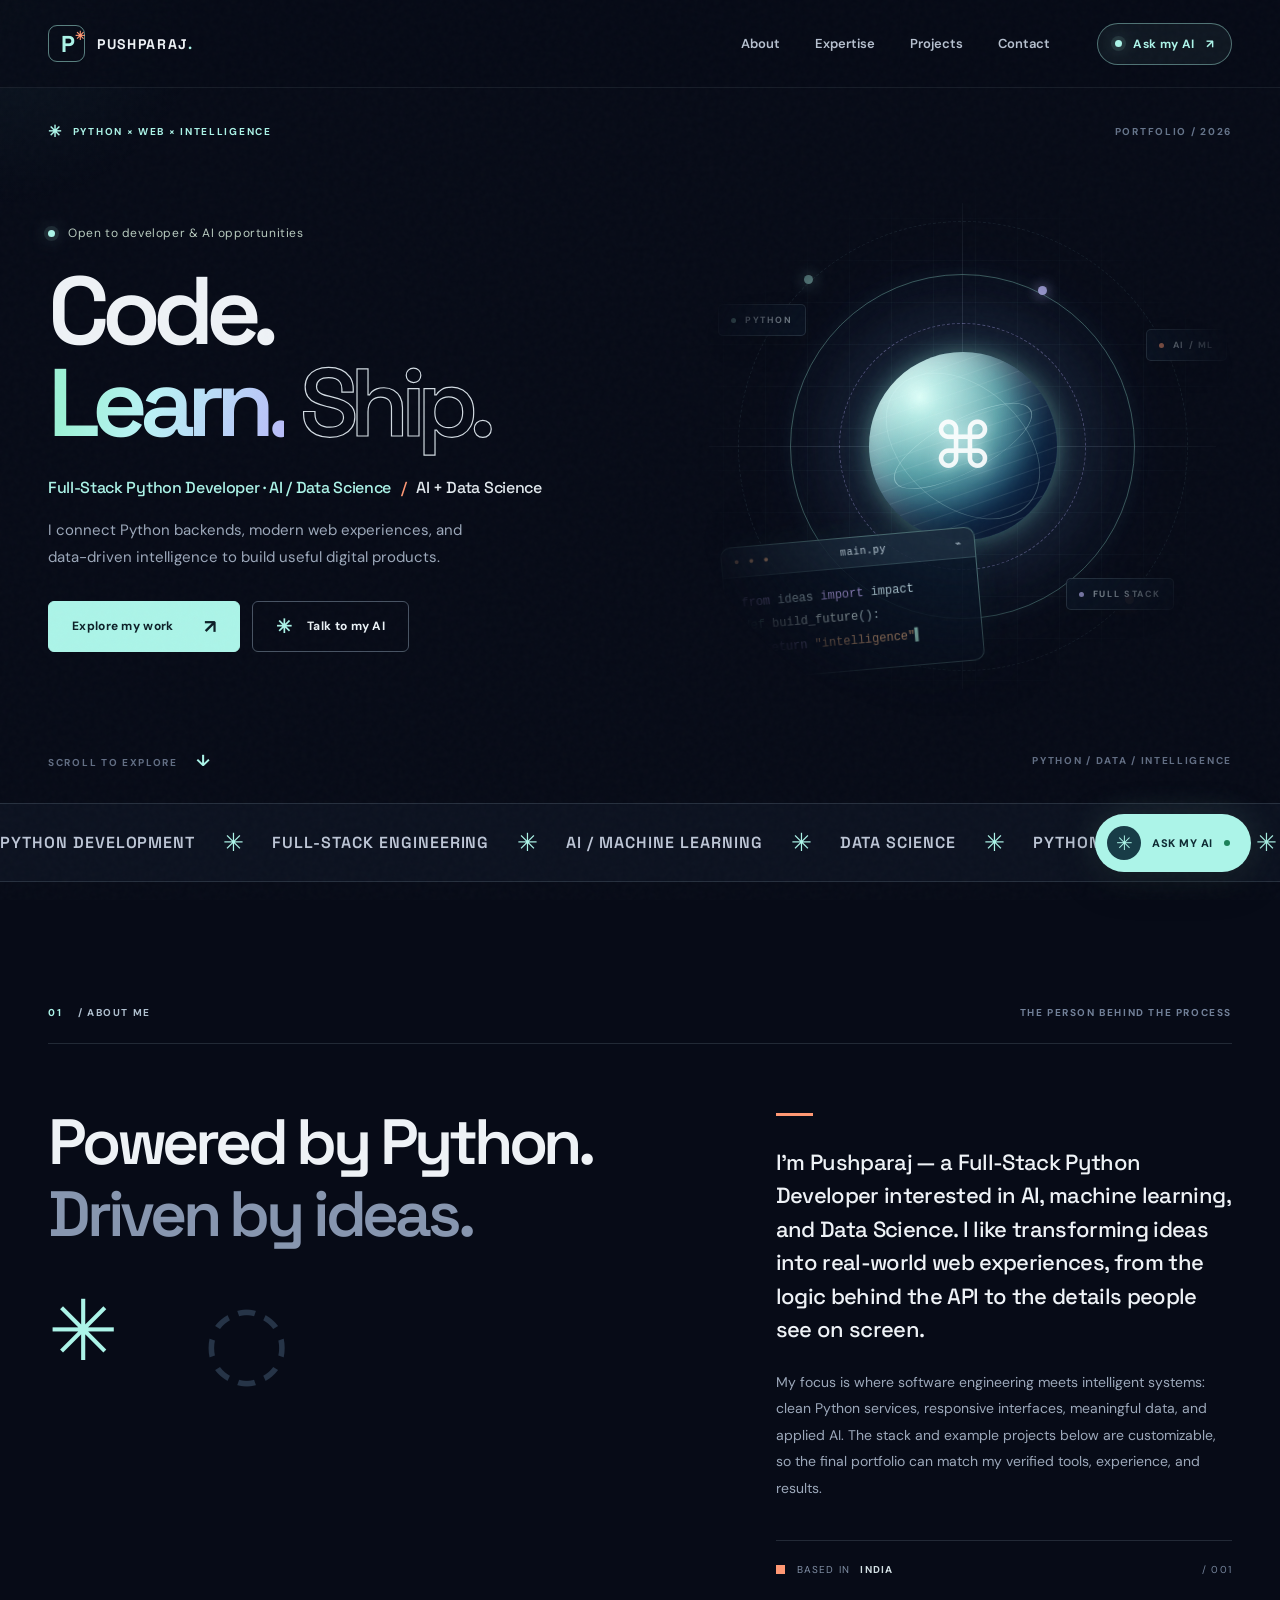
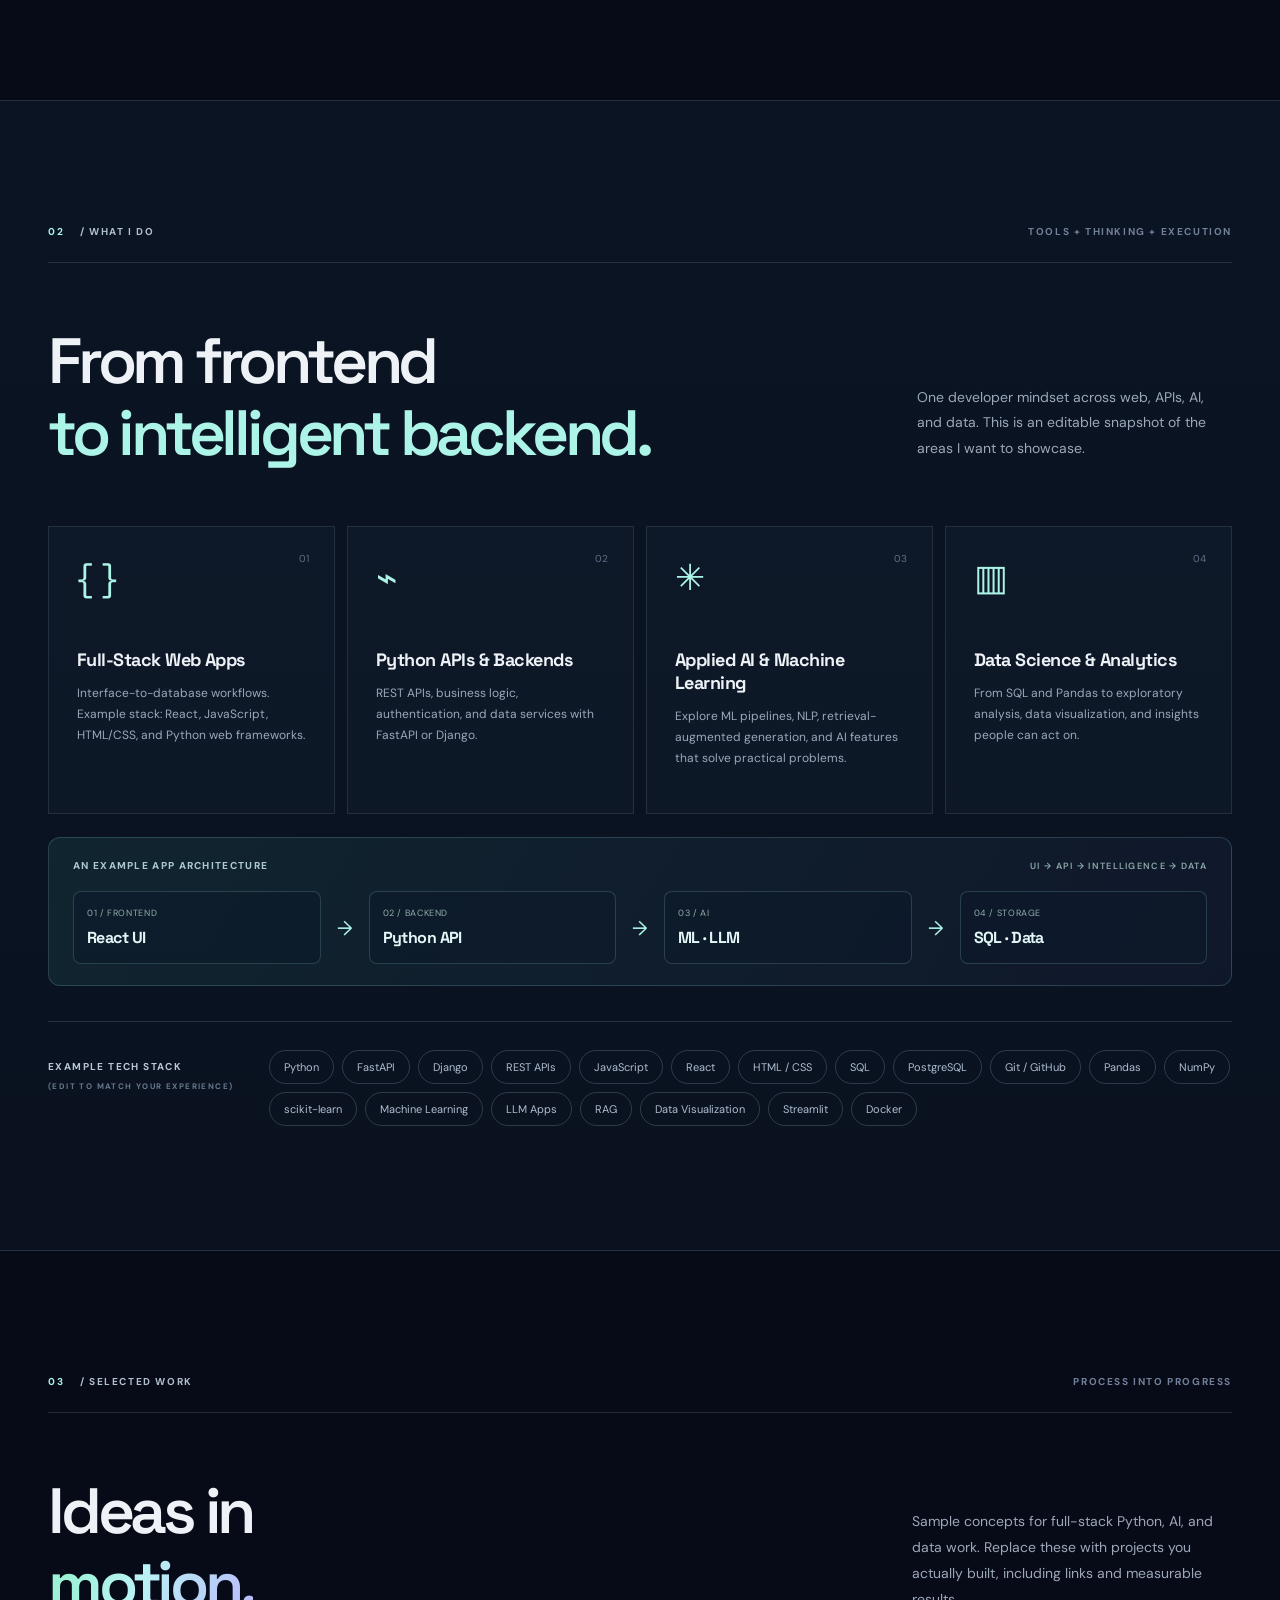
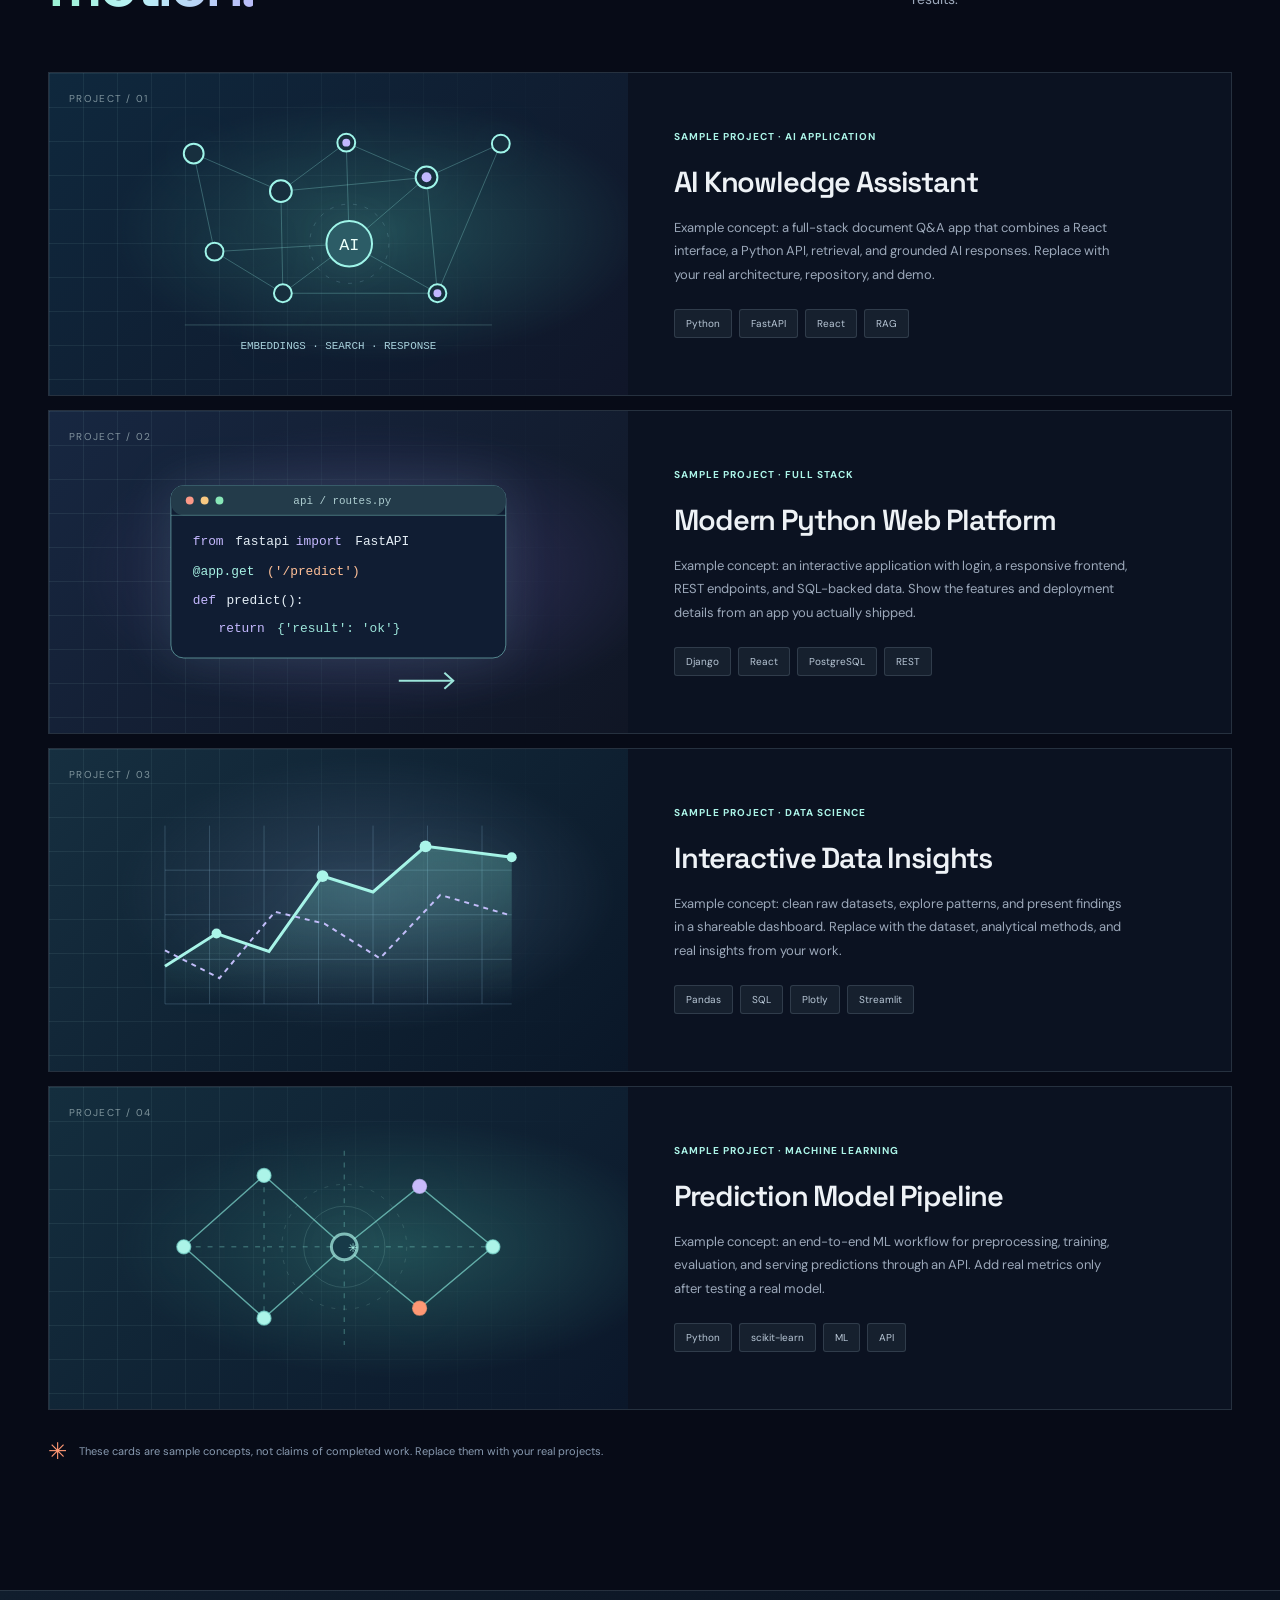
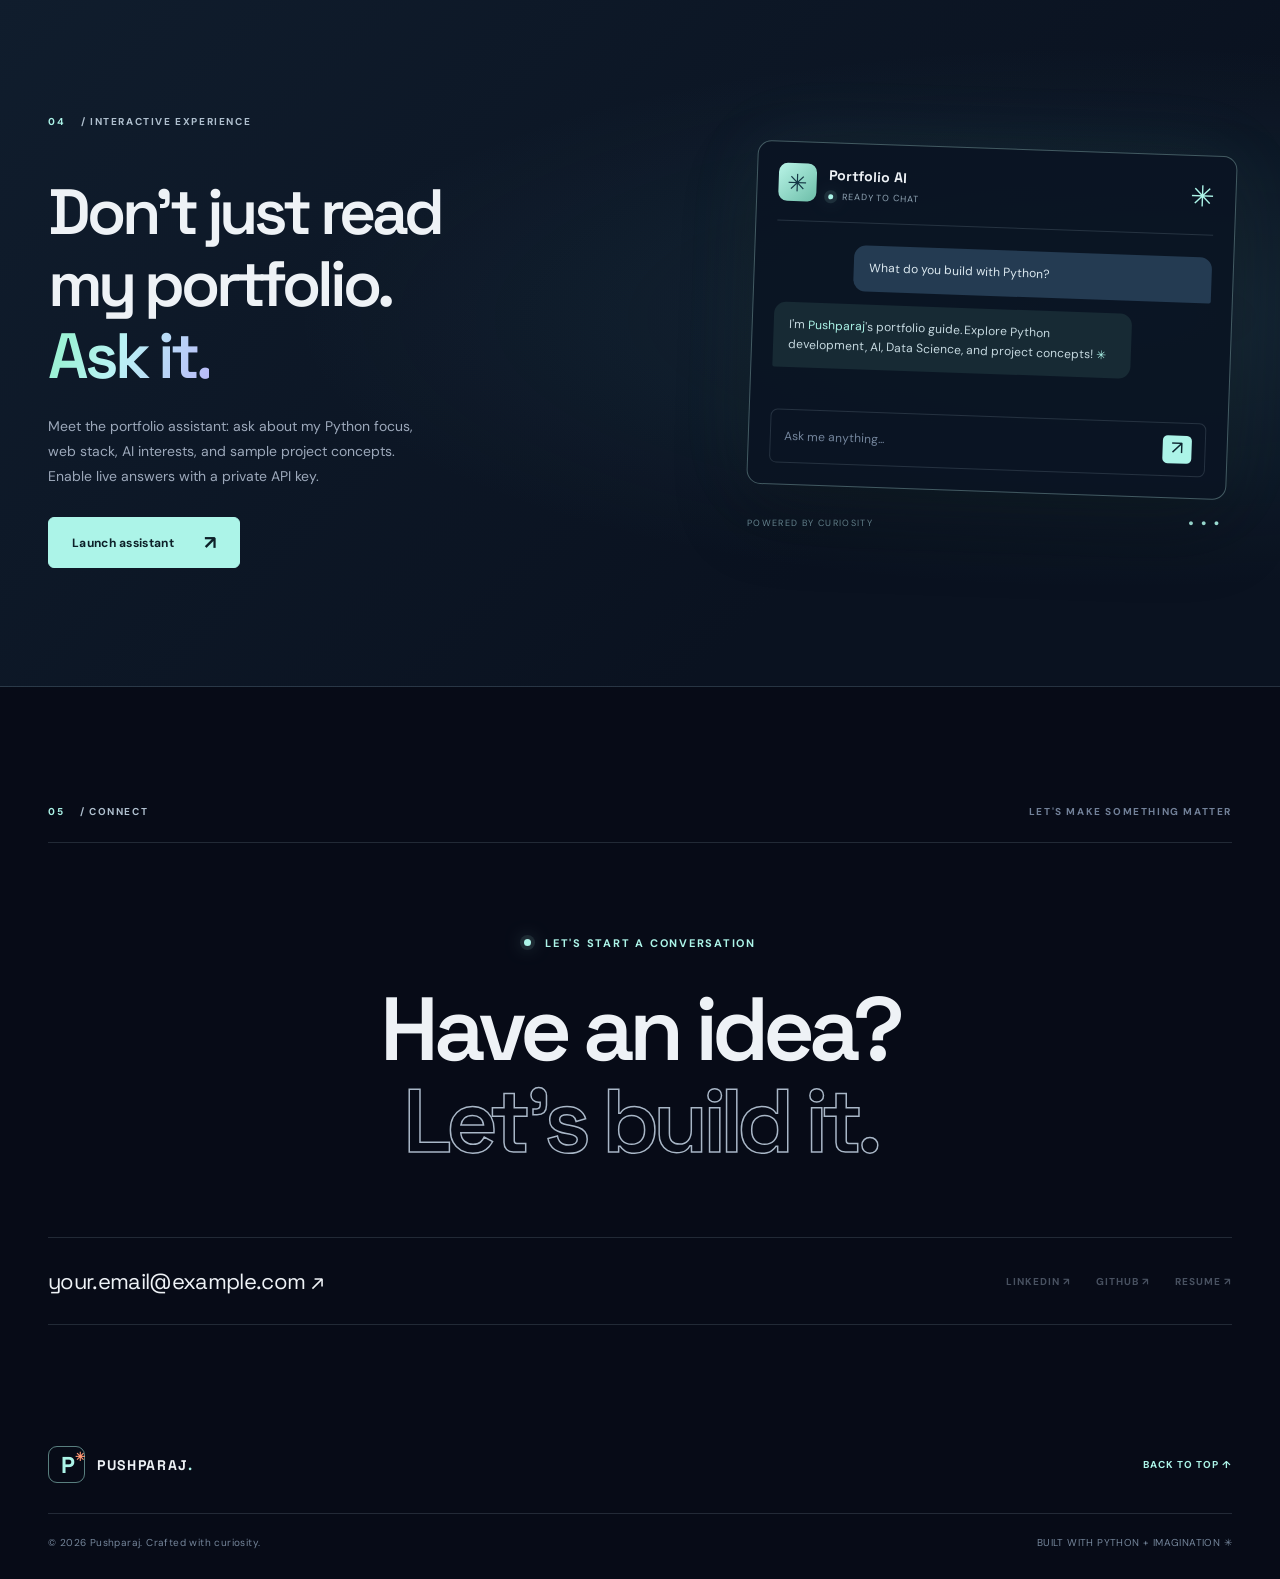
==== commit f8fde9f2: "Updated project" ====
--- a/portfolio-preview.html
+++ b/portfolio-preview.html
@@ -1,62 +1,2278 @@
 <!doctype html>
 <html lang="en">
+
 <head>
   <meta charset="utf-8">
   <meta name="viewport" content="width=device-width, initial-scale=1">
   <meta name="theme-color" content="#060b18">
-  <meta name="description" content="Pushparaj Abhijeet Supekar · Full-Stack Python Developer focused on AI & Data Science. Explore example projects, technology stack, and an interactive portfolio assistant.">
+  <meta name="description"
+    content="Pushparaj Abhijeet Supekar · Full-Stack Python Developer focused on AI & Data Science. Explore example projects, technology stack, and an interactive portfolio assistant.">
   <title>Pushparaj | Full-Stack Python Developer + AI & Data Science</title>
   <link rel="icon" href="favicon.svg" type="image/svg+xml">
   <link rel="preconnect" href="https://fonts.googleapis.com">
   <link rel="preconnect" href="https://fonts.gstatic.com" crossorigin>
-  <link href="https://fonts.googleapis.com/css2?family=DM+Sans:wght@400;500;600;700&family=Space+Grotesk:wght@400;500;600;700&display=swap" rel="stylesheet">
+  <link
+    href="https://fonts.googleapis.com/css2?family=DM+Sans:wght@400;500;600;700&family=Space+Grotesk:wght@400;500;600;700&display=swap"
+    rel="stylesheet">
   <style>
-:root{--bg:#070b17;--panel:#0c1424;--panel-2:#101a2b;--text:#eef2f6;--muted:#9ca8ba;--faint:#626e84;--line:rgba(194,220,232,.15);--mint:#acf4e8;--mint-dark:#78cebc;--orange:#ff9874;--violet:#bcb8f8;--font-head:'Space Grotesk',sans-serif;--font-body:'DM Sans',sans-serif}
-*{box-sizing:border-box}html{scroll-behavior:smooth;scroll-padding-top:85px}body{margin:0;background:var(--bg);color:var(--text);font-family:var(--font-body);-webkit-font-smoothing:antialiased;overflow-x:hidden}body.chat-open{overflow:hidden}button,input{font:inherit}button{cursor:pointer}a{color:inherit;text-decoration:none}button:focus-visible,a:focus-visible,input:focus-visible{outline:2px solid var(--mint);outline-offset:4px}::selection{background:var(--mint);color:#061421}.sr-only{position:absolute;width:1px;height:1px;padding:0;margin:-1px;overflow:hidden;clip:rect(0,0,0,0);white-space:nowrap;border:0}.shell{width:min(1256px,calc(100% - 96px));margin-inline:auto}.noise{pointer-events:none;position:fixed;inset:0;z-index:35;opacity:.045;background-image:url("data:image/svg+xml,%3Csvg viewBox='0 0 180 180' xmlns='http://www.w3.org/2000/svg'%3E%3Cfilter id='n'%3E%3CfeTurbulence type='fractalNoise' baseFrequency='.92' numOctaves='3' stitchTiles='stitch'/%3E%3C/filter%3E%3Crect width='100%25' height='100%25' filter='url(%23n)' opacity='.52'/%3E%3C/svg%3E")}.cursor-glow{position:fixed;left:0;top:0;width:460px;height:460px;border-radius:50%;background:radial-gradient(circle,rgba(110,207,197,.07),transparent 64%);pointer-events:none;z-index:0;transform:translate(-50%,-50%)}.progress-bar{position:fixed;height:2px;left:0;top:0;background:linear-gradient(90deg,var(--mint),var(--violet),var(--orange));width:0;z-index:100}
-.site-header{height:88px;position:sticky;top:0;z-index:30;background:rgba(7,11,23,.77);backdrop-filter:blur(22px);border-bottom:1px solid rgba(189,220,230,.09)}.nav-inner{display:flex;justify-content:space-between;align-items:center;height:100%}.brand{display:inline-flex;gap:12px;align-items:center;font-family:var(--font-head);font-size:14px;font-weight:700;letter-spacing:.12em;white-space:nowrap}.brand-symbol{width:37px;height:37px;border:1px solid rgba(171,244,231,.5);border-radius:9px;display:inline-flex;align-items:center;justify-content:center;color:var(--mint);font-size:23px;letter-spacing:-.1em;position:relative}.brand-star{position:absolute;font-size:12px;top:2px;right:1px;color:var(--orange)}.brand-dot{color:var(--mint)}.desktop-nav{display:flex;gap:35px;margin-left:auto;margin-right:47px}.desktop-nav a{color:#b7c1d0;font-size:13px;font-weight:600;transition:color .2s}.desktop-nav a:hover{color:var(--mint)}.nav-actions{display:flex;align-items:center;gap:14px}.nav-ai{border:1px solid rgba(171,244,232,.42);border-radius:100px;color:var(--mint);background:rgba(172,244,232,.055);font-size:12px;font-weight:700;display:flex;align-items:center;gap:11px;padding:12px 17px;letter-spacing:.03em;transition:background .2s,transform .2s}.nav-ai:hover{background:rgba(172,244,232,.15);transform:translateY(-2px)}.pulse-light,.availability-dot,.preview-live,.chat-dot,.float-online{width:7px;height:7px;display:inline-block;border-radius:50%;background:var(--mint);box-shadow:0 0 0 4px rgba(172,244,232,.1),0 0 18px rgba(172,244,232,.6);animation:breathe 2.5s infinite}.menu-toggle{display:none;background:none;border:none;padding:10px}.menu-toggle span{display:block;width:23px;height:2px;background:white;margin:5px}.mobile-nav{background:var(--panel);padding:20px 30px;border-bottom:1px solid var(--line);box-shadow:0 15px 30px rgba(0,0,0,.3)}.mobile-nav a{display:block;padding:13px 0;border-bottom:1px solid var(--line)}
-.hero{min-height:715px;position:relative;display:flex;flex-direction:column;justify-content:space-between;padding-top:33px;padding-bottom:32px}.hero-topline,.hero-bottom{display:flex;justify-content:space-between;align-items:center;color:var(--faint);font-size:10px;font-weight:700;letter-spacing:.17em}.eyebrow{color:var(--mint);display:inline-flex;align-items:center;gap:10px}.mini-cross{font-size:16px}.hero-index{color:#66758b}.hero-grid{display:grid;grid-template-columns:1.05fr .95fr;min-height:565px;align-items:center;gap:24px}.hero-copy{position:relative;z-index:2;padding-bottom:15px}.availability{display:flex;align-items:center;gap:13px;color:#b8cbbf;font-size:12px;letter-spacing:.05em;margin-bottom:25px}.hero h1{font-family:var(--font-head);font-size:clamp(71px,7.5vw,117px);line-height:.95;letter-spacing:-.085em;font-weight:600;margin:0 0 28px;white-space:nowrap}.text-gradient{background:linear-gradient(110deg,#9df2d6 15%,#baf2f5 45%,#b9bdf8 95%);-webkit-background-clip:text;background-clip:text;color:transparent}.outlined-word{color:transparent;-webkit-text-stroke:1.2px #d2dbe2}.hero-subtitle{font-family:var(--font-head);font-weight:500;font-size:16px;letter-spacing:-.02em;margin:0 0 19px;color:#e2e9ee}.hero-role{color:var(--mint)}.hero-divider{color:var(--orange);padding:0 6px}.hero-description{font-size:15px;color:var(--muted);line-height:1.8;max-width:450px;margin:0 0 30px}.hero-ctas{display:flex;gap:12px;align-items:center}.button{min-height:51px;display:inline-flex;align-items:center;gap:30px;justify-content:space-between;padding:0 23px;font-size:12px;font-weight:700;letter-spacing:.025em;border-radius:6px;transition:transform .25s,background .25s,box-shadow .25s}.button:hover{transform:translateY(-4px)}.button-primary{background:var(--mint);color:#0d2028;border:1px solid var(--mint)}.button-primary:hover{box-shadow:0 10px 38px rgba(172,244,232,.2);background:#ccfff5}.button-primary span:last-child{font-size:19px}.button-secondary{border:1px solid #485363;color:#ebf2f6;background:transparent;gap:15px}.button-secondary span{color:var(--mint);font-size:19px}.button-secondary:hover{background:rgba(172,244,232,.07)}.hero-bottom{width:100%}.down-arrow{color:var(--mint);display:inline-block;font-size:16px;margin-left:14px;animation:nudge 2s infinite}.hero-art{height:540px;position:relative;display:grid;place-items:center;isolation:isolate;overflow:hidden;margin-right:-12px;background-image:linear-gradient(rgba(173,240,236,.035) 1px,transparent 1px),linear-gradient(90deg,rgba(173,240,236,.035) 1px,transparent 1px);background-size:42px 42px;mask-image:radial-gradient(ellipse at 50% 49%,black 35%,transparent 72%)}.orbit-glow{position:absolute;width:470px;height:470px;border-radius:50%;background:radial-gradient(circle,rgba(106,230,217,.19) 0%,rgba(102,129,214,.08) 31%,transparent 65%);filter:blur(15px);animation:breathe 5s infinite}.orbit{position:absolute;border-radius:50%;border:1px solid rgba(164,225,233,.2);transform-style:preserve-3d}.orbit-outer{height:450px;width:450px;border-style:dashed;animation:rotate 54s linear infinite}.orbit-middle{height:345px;width:345px;border:1px solid rgba(152,229,217,.44);box-shadow:0 0 20px rgba(152,229,217,.06),inset 0 0 20px rgba(152,229,217,.04);animation:rotateReverse 29s linear infinite}.orbit-inner{height:247px;width:247px;border:1px dashed rgba(189,177,249,.35);animation:rotate 18s linear infinite}.orbit i{position:absolute;height:9px;width:9px;border-radius:50%;background:var(--mint);box-shadow:0 0 15px var(--mint)}.orbit-outer i:first-child{top:53px;left:65px}.orbit-outer i:nth-child(2){bottom:66px;right:53px;background:var(--orange);box-shadow:0 0 15px var(--orange)}.orbit-middle i{top:11px;right:87px;background:var(--violet);box-shadow:0 0 13px var(--violet)}.orb-core{width:188px;height:188px;position:absolute;border-radius:50%;background:radial-gradient(circle at 27% 24%,#d7fff7 0,#a9e6e0 10%,#539da5 40%,#1e5074 67%,#182d5a 100%);box-shadow:inset -25px -21px 35px rgba(2,11,35,.8),inset 11px 10px 28px rgba(255,255,255,.38),0 0 22px rgba(153,248,228,.35),0 0 100px rgba(104,186,219,.22);animation:float 6s ease-in-out infinite;overflow:hidden}.orb-core:after{content:'';position:absolute;inset:17px;border:1px solid rgba(219,255,251,.38);border-radius:50%;transform:rotate(-28deg) scaleY(.34)}.orb-core:before{content:'';position:absolute;inset:6px;border:1px solid rgba(208,250,246,.24);border-radius:50%;transform:rotate(41deg) scaleY(.68)}.orb-core span{position:absolute;inset:0;display:grid;place-items:center;color:rgba(255,255,255,.9);font-size:64px;text-shadow:0 0 16px rgba(228,255,251,.8)}.orb-lines{position:absolute;inset:0;border-radius:50%;background:repeating-linear-gradient(4deg,transparent 0,transparent 12px,rgba(225,252,249,.09) 13px,transparent 14px);transform:rotate(-23deg)}.orb-shine{height:60px;width:100px;position:absolute;background:rgba(239,255,254,.4);filter:blur(33px);top:17px;left:17px}.orbit-label{position:absolute;background:rgba(12,24,42,.88);border:1px solid rgba(195,226,230,.22);border-radius:5px;padding:9px 12px;letter-spacing:.18em;font-size:9px;font-weight:700;color:#ccdce6;display:flex;align-items:center;gap:9px;box-shadow:0 10px 27px rgba(0,0,0,.2)}.label-point{height:5px;width:5px;background:var(--mint);border-radius:50%}.label-one{top:128px;left:37px}.label-two{top:153px;right:17px}.label-three{bottom:106px;right:70px}.label-two .label-point{background:var(--orange)}.label-three .label-point{background:var(--violet)}.axis{position:absolute;background:rgba(204,230,240,.12);z-index:-1}.axis-horizontal{height:1px;width:90%}.axis-vertical{height:90%;width:1px}.art-corner{position:absolute;color:#7e9aa8;font-size:9px;letter-spacing:.15em}.art-corner-tl{top:49px;left:24px}.art-corner-br{bottom:37px;right:12px}
-.marquee-wrap{overflow:hidden;border-top:1px solid var(--line);border-bottom:1px solid var(--line);background:#0c1220}.marquee{display:flex;align-items:center;gap:28px;white-space:nowrap;width:max-content;height:77px;animation:marquee 31s linear infinite}.marquee span{font-family:var(--font-head);font-size:16px;letter-spacing:.06em;font-weight:600;color:#bdc6d6}.marquee b{color:var(--mint);font-size:25px;font-weight:400}
-.section{padding-top:124px;padding-bottom:124px}.section-heading{display:flex;justify-content:space-between;align-items:center;padding-bottom:24px;border-bottom:1px solid var(--line);margin-bottom:62px}.section-label,.section-side{font-weight:700;font-size:10px;letter-spacing:.16em;color:#b0c0cf}.section-num{color:var(--mint);margin-right:12px}.section-side{color:#728199}.about-grid{display:grid;grid-template-columns:1.15fr .85fr;gap:110px}.about-title-block h2,.expertise-head h2,.projects-intro h2,.ai-feature h2,.contact-content h2{font-family:var(--font-head);font-size:clamp(43px,5vw,69px);font-weight:600;line-height:1.13;letter-spacing:-.066em;margin:0}.about-title-block h2 span{color:#8796af}.about-decoration{margin-top:39px;font-size:84px;display:flex;gap:85px;color:var(--mint);line-height:1}.about-decoration span:last-child{font-size:100px;color:#263447}.about-copy{padding-top:7px}.orange-line{display:block;width:37px;height:3px;background:var(--orange);margin-bottom:30px}.lead{font-family:var(--font-head);font-size:22px;line-height:1.52;letter-spacing:-.03em;font-weight:500;margin:0 0 22px}.about-copy>p:not(.lead){color:var(--muted);font-size:14px;line-height:1.9;margin-bottom:38px}.about-location{display:flex;align-items:center;gap:12px;border-top:1px solid var(--line);padding-top:22px;font-size:10px;letter-spacing:.12em;color:#8290a6}.about-location strong{color:#d3e0e4;margin-left:6px}.status-square{height:9px;width:9px;background:var(--orange)}.about-id{margin-left:auto;color:#74839a}
-.expertise-section{background:linear-gradient(180deg,#0b1423,#0a1220);border-top:1px solid var(--line);border-bottom:1px solid var(--line)}.expertise-head{display:flex;justify-content:space-between;align-items:end;margin-bottom:57px;gap:50px}.expertise-head h2 em{font-style:normal;color:var(--mint)}.expertise-head>p{max-width:315px;color:var(--muted);font-size:14px;line-height:1.85;margin:0 0 7px}.expertise-grid{display:grid;grid-template-columns:repeat(4,1fr);gap:12px}.expertise-card{min-height:288px;border:1px solid rgba(193,218,237,.12);background:rgba(18,29,47,.52);padding:28px;display:flex;flex-direction:column;transition:background .3s,border-color .3s,transform .3s;position:relative;overflow:hidden}.expertise-card:after{content:'';position:absolute;inset:auto -20% -65% -20%;height:150px;background:radial-gradient(circle,rgba(147,228,218,.16),transparent 69%);opacity:0;transition:opacity .3s}.expertise-card:hover{background:#14263b;border-color:rgba(170,244,231,.5);transform:translateY(-7px)}.expertise-card:hover:after{opacity:1}.expertise-card-icon{font-family:var(--font-head);font-size:36px;color:var(--mint);margin-bottom:47px}.expertise-card h3{font-family:var(--font-head);font-size:18px;letter-spacing:-.03em;margin:0 0 12px}.expertise-card p{font-size:12px;color:var(--muted);line-height:1.75;margin:0}.expertise-card-number{position:absolute;right:25px;top:25px;color:#617187;font-size:10px}.skills-line{margin-top:35px;padding-top:28px;display:flex;gap:36px;align-items:start;border-top:1px solid var(--line)}.skills-line>span{font-size:10px;white-space:nowrap;letter-spacing:.14em;color:#bac9d5;font-weight:700;padding-top:10px}.skills-mini{display:block;font-size:8px;color:#667a8e;margin-top:8px}.skill-chips{display:flex;gap:8px;flex-wrap:wrap}.skill-chip{border:1px solid rgba(192,220,232,.2);border-radius:50px;padding:9px 14px;color:#aebdd1;font-size:11px}
-.projects-intro{display:flex;align-items:end;justify-content:space-between;gap:40px;margin-bottom:52px}.projects-intro p{max-width:320px;color:var(--muted);line-height:1.85;font-size:14px;margin:0 0 7px}.project-list{display:flex;flex-direction:column;gap:14px}.project-card{display:grid;grid-template-columns:49% 51%;min-height:322px;border:1px solid var(--line);background:rgba(16,26,43,.55);overflow:hidden;transition:border-color .25s,transform .25s}.project-card:hover{border-color:rgba(172,244,232,.46);transform:translateY(-3px)}.project-visual{position:relative;min-height:322px;overflow:hidden;background:#0c1c2d}.project-visual.automation{background:radial-gradient(ellipse at 60% 50%,#214d54,transparent 57%),linear-gradient(135deg,#142e3e,#0b172a)}.project-visual.design{background:radial-gradient(ellipse at 50% 70%,#31375e,transparent 57%),linear-gradient(135deg,#19243c,#0b1526)}.project-visual.data{background:radial-gradient(ellipse at 55% 45%,#2d435a,transparent 55%),linear-gradient(135deg,#162f40,#0a1728)}.visual-grid{position:absolute;inset:0;background-image:linear-gradient(rgba(183,235,230,.08) 1px,transparent 1px),linear-gradient(90deg,rgba(183,235,230,.08) 1px,transparent 1px);background-size:34px 34px;mask-image:linear-gradient(90deg,black,transparent)}.project-graphic{position:absolute;inset:0;display:grid;place-items:center}.project-graphic svg{width:83%;height:80%;filter:drop-shadow(0 0 25px rgba(143,231,221,.12));transition:transform .5s}.project-card:hover .project-graphic svg{transform:scale(1.06) rotate(-2deg)}.visual-corner{position:absolute;left:20px;top:19px;color:rgba(222,242,241,.53);font-size:10px;letter-spacing:.13em}.visual-bottom{position:absolute;bottom:18px;right:22px;color:rgba(222,242,241,.46);font-size:9px;letter-spacing:.14em}.project-info{padding:38px 46px;display:flex;flex-direction:column;justify-content:center;align-items:flex-start}.project-kicker{color:var(--mint);font-size:10px;letter-spacing:.1em;font-weight:700;margin-bottom:20px}.project-info h3{font-family:var(--font-head);letter-spacing:-.04em;font-size:29px;font-weight:600;margin:0 0 16px}.project-info p{color:var(--muted);font-size:13px;line-height:1.8;max-width:455px;margin:0 0 23px}.project-tags{display:flex;gap:7px;flex-wrap:wrap}.project-tags span{border-radius:3px;background:rgba(181,213,228,.07);border:1px solid var(--line);padding:7px 11px;font-size:10px;color:#b9c8d7}.project-link{color:var(--mint);font-size:12px;font-weight:700;margin-top:23px}.project-link:hover{text-decoration:underline}.projects-footnote{color:#889ab0;font-size:11px;display:flex;align-items:center;gap:12px;margin-top:26px}.projects-footnote>span{color:var(--orange);font-size:23px}
-.ai-feature{padding:118px 0;background:radial-gradient(ellipse at 87% 47%,rgba(69,131,150,.17),transparent 52%),linear-gradient(135deg,#101d2d,#0a1220 70%);border-block:1px solid var(--line);overflow:hidden}.ai-feature-grid{display:grid;grid-template-columns:1fr 1fr;gap:80px;align-items:center}.ai-feature h2{margin:46px 0 21px}.ai-feature-left>p{font-size:14px;color:var(--muted);line-height:1.8;max-width:380px;margin-bottom:28px}.chat-preview{border:1px solid rgba(176,226,221,.34);background:rgba(10,20,35,.9);border-radius:14px;max-width:480px;margin-left:auto;padding:21px;box-shadow:0 32px 70px rgba(0,0,0,.28),0 0 80px rgba(148,229,215,.07);transform:rotate(2deg);transition:transform .4s}.chat-preview:hover{transform:rotate(0)}.preview-head{display:flex;align-items:center;gap:12px;border-bottom:1px solid var(--line);padding-bottom:19px}.preview-avatar,.chat-header-avatar{height:38px;width:38px;border-radius:9px;background:linear-gradient(135deg,#b9f4e7,#6dbea9);display:grid;place-items:center;color:#143745;font-size:24px}.preview-head strong{font-family:var(--font-head);font-size:14px}.preview-head small{display:flex;align-items:center;gap:9px;font-size:9px;margin-top:5px;color:#90a4b4;letter-spacing:.1em}.preview-live{height:5px;width:5px}.preview-spark{margin-left:auto;font-size:29px;color:var(--mint)}.preview-message{border-radius:12px;padding:13px 15px;max-width:82%;font-size:12px;line-height:1.65;margin-top:22px}.preview-message.visitor{margin-left:auto;background:#243b52;color:#dce9f0;border-bottom-right-radius:2px}.preview-message.assistant{background:#172a34;color:#c6d9e0;border-bottom-left-radius:2px;margin-top:13px}.preview-message.assistant span{color:var(--mint)}.preview-input{margin-top:42px;border:1px solid var(--line);border-radius:7px;display:flex;justify-content:space-between;align-items:center;padding:12px 13px;color:#73849b;font-size:12px}.preview-input span{background:var(--mint);color:#0c2530;border-radius:5px;font-size:19px;height:28px;width:29px;text-align:center}.preview-border-deco{margin:25px 10px 0 auto;max-width:475px;color:#6f8f9b;font-size:9px;letter-spacing:.15em;display:flex;justify-content:space-between}.preview-border-deco span{color:var(--mint);letter-spacing:.3em}
-.contact-section{padding-top:118px;padding-bottom:100px}.contact-content{text-align:center;padding:25px 0 0}.contact-kicker{font-size:11px;letter-spacing:.16em;color:var(--mint);font-weight:700;display:inline-flex;align-items:center;gap:14px}.contact-content h2{font-size:clamp(58px,7vw,104px);line-height:1.02;margin:33px 0 70px}.contact-content h2 em{font-style:normal;color:transparent;-webkit-text-stroke:1.5px #a9b7c7}.contact-row{border-top:1px solid var(--line);border-bottom:1px solid var(--line);display:flex;justify-content:space-between;align-items:center;padding:29px 0;gap:20px;text-align:left}.contact-email{font-family:var(--font-head);font-size:22px;letter-spacing:-.03em}.contact-email span{color:var(--mint);margin-left:16px}.social-links{display:flex;align-items:center;gap:25px}.social-links a{color:#aabbd0;font-weight:700;font-size:10px;letter-spacing:.1em;white-space:nowrap}.social-links a:hover,.contact-email:hover{color:var(--mint)}.social-links a[aria-disabled=true]{opacity:.4;cursor:not-allowed}
-.footer{padding-bottom:30px}.footer-top,.footer-bottom{display:flex;align-items:center;justify-content:space-between}.footer-top{padding:21px 0 30px}.back-to-top{font-size:10px;letter-spacing:.1em;font-weight:700;color:var(--mint)}.footer-bottom{border-top:1px solid var(--line);padding-top:22px;font-size:10px;color:#75869b;letter-spacing:.04em}
-.floating-ai{position:fixed;right:29px;bottom:28px;z-index:40;background:var(--mint);color:#102b34;border:0;border-radius:50px;display:flex;align-items:center;gap:11px;padding:12px 21px 12px 12px;box-shadow:0 8px 37px rgba(0,0,0,.34),0 0 35px rgba(166,244,226,.16);transition:transform .25s}.floating-ai:hover{transform:translateY(-5px)}.floating-ai-icon{display:grid;place-items:center;background:#183c47;color:var(--mint);height:34px;width:34px;border-radius:50%;font-size:20px}.floating-ai-label{font-size:11px;letter-spacing:.05em;font-weight:800}.float-online{width:6px;height:6px;background:#1d815a;box-shadow:none}.chat-overlay{position:fixed;inset:0;background:rgba(2,5,14,.67);backdrop-filter:blur(5px);z-index:59}.chat-overlay[hidden]{display:none}.chat-panel{position:fixed;z-index:60;right:26px;bottom:25px;height:min(630px,calc(100dvh - 50px));width:min(390px,calc(100vw - 30px));border:1px solid rgba(192,230,227,.34);background:#101b2a;border-radius:14px;box-shadow:0 40px 100px rgba(0,0,0,.48);display:flex;flex-direction:column;transform:translateY(24px) scale(.96);opacity:0;pointer-events:none;transition:transform .23s,opacity .23s;overflow:hidden}.chat-panel.open{transform:translateY(0) scale(1);opacity:1;pointer-events:auto}.chat-header{display:flex;align-items:center;gap:12px;padding:17px 19px;border-bottom:1px solid var(--line);flex:none}.chat-header-name strong{font-size:13px;font-family:var(--font-head)}.chat-header-name small{display:flex;align-items:center;gap:8px;color:#95abb6;font-size:10px;margin-top:3px}.chat-dot{width:5px;height:5px}.chat-close{font-size:25px;line-height:1;border:0;color:#adbed2;background:none;margin-left:auto}.chat-messages{flex:1;overflow-y:auto;padding:20px 17px;display:flex;flex-direction:column;gap:15px;min-height:0;scrollbar-color:#395467 transparent;scrollbar-width:thin}.message{display:flex;gap:9px;align-items:end}.message.bot{align-self:flex-start;max-width:93%}.message.user{align-self:flex-end;max-width:90%}.message-avatar{flex:none;height:24px;width:24px;background:#2c605b;color:var(--mint);display:grid;place-items:center;border-radius:7px;font-size:14px}.message-text{background:#1c2d3c;color:#dce8ed;white-space:pre-wrap;font-size:12px;line-height:1.65;padding:12px 13px;border-radius:11px 11px 11px 2px;overflow-wrap:anywhere}.message.user .message-text{background:#296354;color:#e7fff8;border-radius:11px 11px 2px 11px}.message.pending .message-text{color:var(--mint);animation:breathe 1.5s infinite}.suggested-questions{display:flex;gap:7px;overflow-x:auto;flex:none;padding:11px 16px 13px;scrollbar-width:none}.suggested-questions button{white-space:nowrap;background:#172c3b;color:#b9eee4;border:1px solid rgba(156,229,218,.19);border-radius:20px;padding:8px 11px;font-size:10px}.suggested-questions button:hover{background:#254a51}.chat-form{display:flex;gap:10px;padding:14px 16px 8px;border-top:1px solid var(--line)}.chat-form input{min-width:0;flex:1;background:#1b2b3b;border:1px solid #3a4c5a;border-radius:8px;color:white;padding:13px 12px;font-size:12px}.chat-form input::placeholder{color:#8e9eaf}.chat-form button{height:44px;width:44px;flex:none;border:0;background:var(--mint);color:#082b36;border-radius:8px;font-size:22px}.chat-form button:disabled{opacity:.5}.chat-disclaimer{padding:0 18px 14px;text-align:center;color:#8999a9;font-size:9px;line-height:1.4}
-.reveal{opacity:0;transform:translateY(24px);transition:opacity .7s ease,transform .7s ease}.reveal.visible{opacity:1;transform:translateY(0)}
-@keyframes rotate{to{transform:rotate(360deg)}}@keyframes rotateReverse{to{transform:rotate(-360deg)}}@keyframes float{0%,100%{transform:translateY(-7px)}50%{transform:translateY(11px)}}@keyframes breathe{0%,100%{opacity:1}50%{opacity:.55}}@keyframes nudge{0%,100%{transform:translateY(-4px)}50%{transform:translateY(6px)}}@keyframes marquee{to{transform:translateX(-50%)}}
-@media(max-width:1050px){.shell{width:min(100% - 60px,1256px)}.hero h1{font-size:clamp(59px,7.8vw,86px)}.hero-grid{grid-template-columns:1fr .88fr}.hero-art{transform:scale(.9);margin-inline:-45px}.about-grid{gap:55px}.expertise-grid{grid-template-columns:repeat(2,1fr)}.expertise-card{min-height:245px}.expertise-card-icon{margin-bottom:28px}.ai-feature-grid{gap:40px}.project-info{padding:27px}}
-@media(max-width:760px){.shell{width:calc(100% - 40px)}.site-header{height:72px}.desktop-nav{display:none}.menu-toggle{display:block}.brand{font-size:12px}.brand-symbol{width:33px;height:33px}.nav-ai{font-size:10px;padding:10px}.nav-ai>span:last-child{display:none}.hero{padding-top:23px;min-height:auto;padding-bottom:22px}.hero-grid{grid-template-columns:1fr;gap:0}.hero-copy{padding-top:73px;padding-bottom:0}.hero h1{font-size:clamp(62px,12vw,96px)}.hero-description{max-width:540px}.hero-art{height:425px;transform:scale(.86);margin:-15px -35px -4px}.orbit-outer{height:410px;width:410px}.orbit-middle{height:320px;width:320px}.orbit-inner{height:220px;width:220px}.hero-bottom{margin-top:10px}.hero-coordinates{display:none}.section{padding-top:86px;padding-bottom:86px}.section-heading{margin-bottom:43px}.section-side{display:none}.about-grid{grid-template-columns:1fr;gap:28px}.about-title-block h2,.expertise-head h2,.projects-intro h2,.ai-feature h2{font-size:clamp(42px,8vw,66px)}.about-decoration{display:none}.lead{font-size:21px}.expertise-head,.projects-intro{display:block}.expertise-head p,.projects-intro p{margin-top:20px;max-width:480px}.expertise-grid{grid-template-columns:repeat(2,1fr)}.skills-line{display:block}.skills-line>span{display:block;margin-bottom:20px}.skills-mini{display:inline;margin-left:10px}.project-card{grid-template-columns:1fr}.project-visual{min-height:270px}.project-info{padding:30px}.ai-feature{padding:88px 0}.ai-feature-grid{grid-template-columns:1fr;gap:65px}.chat-preview{margin-left:0;max-width:100%}.contact-section{padding-top:88px}.contact-content h2{margin-bottom:48px}.contact-row{flex-direction:column;align-items:flex-start}.footer-bottom span:last-child{display:none}}
-@media(max-width:430px){.hero h1{font-size:clamp(54px,13vw,72px)}.hero-copy{padding-top:48px}.hero-subtitle{font-size:13px}.hero-ctas{flex-wrap:wrap}.button{gap:15px;padding:0 17px}.hero-art{height:355px;transform:scale(.71);margin:-45px -80px -35px}.hero-index{display:none}.expertise-grid{grid-template-columns:1fr}.expertise-card{min-height:220px}.expertise-card-icon{margin-bottom:20px}.projects-intro{margin-bottom:30px}.project-info h3{font-size:25px}.social-links{flex-wrap:wrap}.contact-email{font-size:16px}.contact-content h2{font-size:clamp(48px,12vw,68px)}.floating-ai{right:15px;bottom:15px}.chat-panel{right:10px;bottom:10px;height:calc(100dvh - 20px);width:calc(100vw - 20px)}}
-@media(prefers-reduced-motion:reduce){*,*:before,*:after{scroll-behavior:auto!important;animation-duration:.01ms!important;animation-iteration-count:1!important;transition-duration:.01ms!important}.reveal{opacity:1;transform:none}}
-
-/* Python + AI/Data Science customization */
-.hero-terminal{position:absolute;z-index:10;left:44px;bottom:45px;width:255px;background:rgba(8,19,35,.86);border:1px solid rgba(177,249,235,.36);border-radius:10px;box-shadow:0 24px 70px rgba(1,12,24,.62),0 0 30px rgba(126,235,219,.07);backdrop-filter:blur(16px);overflow:hidden;transform:rotate(-5deg);animation:terminal-enter 6s ease-in-out infinite}
-.terminal-top{height:30px;background:rgba(101,140,154,.16);border-bottom:1px solid rgba(177,249,235,.14);display:flex;align-items:center;justify-content:space-between;padding:0 12px;font-size:10px;color:#c2d4e0;letter-spacing:.06em;font-family:ui-monospace,Menlo,Consolas,monospace}
-.terminal-dots{font-size:9px;letter-spacing:2px;color:#f7b989}
-.terminal-body{padding:15px 16px 17px;color:#c7e5ef;font-size:12px;line-height:1.95;font-family:ui-monospace,SFMono-Regular,Menlo,Consolas,monospace;white-space:nowrap}
-.code-purple{color:#c4b1ff}.code-mint{color:#9ff6df}.code-white{color:#e9ffff}.code-orange{color:#ffc18c}.code-indent{margin-left:19px;color:#c4b1ff}
-.terminal-cursor{display:inline-block;color:#aff5e3;animation:breathe .9s ease-in-out infinite}
-.project-visual.ai{background:radial-gradient(ellipse at 57% 49%,#214b54,transparent 57%),linear-gradient(135deg,#0f283d,#101629)}
-.project-visual.code{background:radial-gradient(ellipse at 56% 50%,#33315c,transparent 65%),linear-gradient(135deg,#172741,#101625)}
-.stack-flow{margin:23px 0 0;border:1px solid rgba(132,210,208,.21);border-radius:12px;padding:21px 24px;background:linear-gradient(120deg,rgba(23,57,64,.48),rgba(25,31,57,.42));overflow:hidden}
-.stack-flow-heading{display:flex;justify-content:space-between;align-items:center;gap:16px;font-size:10px;letter-spacing:.13em;font-weight:800;color:#adc8d2}
-.stack-flow-heading>span:last-child{color:#8caaa9;font-weight:600;font-size:9px}
-.stack-flow-steps{display:grid;grid-template-columns:minmax(0,1fr) 28px minmax(0,1fr) 28px minmax(0,1fr) 28px minmax(0,1fr);align-items:center;gap:10px;margin-top:19px}
-.stack-flow-steps>div{min-width:0;padding:15px 13px;background:rgba(12,26,43,.6);border:1px solid rgba(164,225,222,.19);border-radius:8px}
-.stack-flow-steps small{display:block;color:#92afa9;font-size:9px;letter-spacing:.07em;margin-bottom:8px}
-.stack-flow-steps strong{display:block;font-size:16px;letter-spacing:-.035em;color:#e4f7f7;font-family:var(--font-head)}
-.flow-arrow{color:var(--mint);font-size:20px;text-align:center;animation:flow-light 2.5s ease-in-out infinite}
-.flow-arrow:nth-of-type(2){animation-delay:.6s}.flow-arrow:nth-of-type(3){animation-delay:1.2s}
-@keyframes terminal-enter{0%,100%{transform:translateY(0) rotate(-5deg)}50%{transform:translateY(-10px) rotate(-3deg)}}
-@keyframes flow-light{0%,100%{opacity:.36;transform:translateX(0)}50%{opacity:1;transform:translateX(5px)}}
-@media(max-width:760px){.hero-terminal{left:27px;bottom:34px}.stack-flow-heading>span:last-child{display:none}.stack-flow-steps{grid-template-columns:1fr 18px 1fr;gap:9px}.stack-flow-steps>div{padding:12px}.stack-flow-steps>div:nth-of-type(3){grid-column:1}.stack-flow-steps>div:nth-of-type(4){grid-column:3}.stack-flow-steps>.flow-arrow:nth-of-type(2){display:none}.stack-flow-steps>.flow-arrow:nth-of-type(3){grid-column:2;grid-row:2}}
-@media(max-width:430px){.hero-terminal{left:35px;bottom:38px;width:250px}.stack-flow{padding:16px}.stack-flow-steps strong{font-size:12px}.stack-flow-steps small{font-size:8px}}
-@media(prefers-reduced-motion:reduce){.hero-terminal,.terminal-cursor,.flow-arrow{animation:none!important}}
-
-</style>
-  
+    :root {
+      --bg: #070b17;
+      --panel: #0c1424;
+      --panel-2: #101a2b;
+      --text: #eef2f6;
+      --muted: #9ca8ba;
+      --faint: #626e84;
+      --line: rgba(194, 220, 232, .15);
+      --mint: #acf4e8;
+      --mint-dark: #78cebc;
+      --orange: #ff9874;
+      --violet: #bcb8f8;
+      --font-head: 'Space Grotesk', sans-serif;
+      --font-body: 'DM Sans', sans-serif
+    }
+
+    * {
+      box-sizing: border-box
+    }
+
+    html {
+      scroll-behavior: smooth;
+      scroll-padding-top: 85px
+    }
+
+    body {
+      margin: 0;
+      background: var(--bg);
+      color: var(--text);
+      font-family: var(--font-body);
+      -webkit-font-smoothing: antialiased;
+      overflow-x: hidden
+    }
+
+    body.chat-open {
+      overflow: hidden
+    }
+
+    button,
+    input {
+      font: inherit
+    }
+
+    button {
+      cursor: pointer
+    }
+
+    a {
+      color: inherit;
+      text-decoration: none
+    }
+
+    button:focus-visible,
+    a:focus-visible,
+    input:focus-visible {
+      outline: 2px solid var(--mint);
+      outline-offset: 4px
+    }
+
+    ::selection {
+      background: var(--mint);
+      color: #061421
+    }
+
+    .sr-only {
+      position: absolute;
+      width: 1px;
+      height: 1px;
+      padding: 0;
+      margin: -1px;
+      overflow: hidden;
+      clip: rect(0, 0, 0, 0);
+      white-space: nowrap;
+      border: 0
+    }
+
+    .shell {
+      width: min(1256px, calc(100% - 96px));
+      margin-inline: auto
+    }
+
+    .noise {
+      pointer-events: none;
+      position: fixed;
+      inset: 0;
+      z-index: 35;
+      opacity: .045;
+      background-image: url("data:image/svg+xml,%3Csvg viewBox='0 0 180 180' xmlns='http://www.w3.org/2000/svg'%3E%3Cfilter id='n'%3E%3CfeTurbulence type='fractalNoise' baseFrequency='.92' numOctaves='3' stitchTiles='stitch'/%3E%3C/filter%3E%3Crect width='100%25' height='100%25' filter='url(%23n)' opacity='.52'/%3E%3C/svg%3E")
+    }
+
+    .cursor-glow {
+      position: fixed;
+      left: 0;
+      top: 0;
+      width: 460px;
+      height: 460px;
+      border-radius: 50%;
+      background: radial-gradient(circle, rgba(110, 207, 197, .07), transparent 64%);
+      pointer-events: none;
+      z-index: 0;
+      transform: translate(-50%, -50%)
+    }
+
+    .progress-bar {
+      position: fixed;
+      height: 2px;
+      left: 0;
+      top: 0;
+      background: linear-gradient(90deg, var(--mint), var(--violet), var(--orange));
+      width: 0;
+      z-index: 100
+    }
+
+    .site-header {
+      height: 88px;
+      position: sticky;
+      top: 0;
+      z-index: 30;
+      background: rgba(7, 11, 23, .77);
+      backdrop-filter: blur(22px);
+      border-bottom: 1px solid rgba(189, 220, 230, .09)
+    }
+
+    .nav-inner {
+      display: flex;
+      justify-content: space-between;
+      align-items: center;
+      height: 100%
+    }
+
+    .brand {
+      display: inline-flex;
+      gap: 12px;
+      align-items: center;
+      font-family: var(--font-head);
+      font-size: 14px;
+      font-weight: 700;
+      letter-spacing: .12em;
+      white-space: nowrap
+    }
+
+    .brand-symbol {
+      width: 37px;
+      height: 37px;
+      border: 1px solid rgba(171, 244, 231, .5);
+      border-radius: 9px;
+      display: inline-flex;
+      align-items: center;
+      justify-content: center;
+      color: var(--mint);
+      font-size: 23px;
+      letter-spacing: -.1em;
+      position: relative
+    }
+
+    .brand-star {
+      position: absolute;
+      font-size: 12px;
+      top: 2px;
+      right: 1px;
+      color: var(--orange)
+    }
+
+    .brand-dot {
+      color: var(--mint)
+    }
+
+    .desktop-nav {
+      display: flex;
+      gap: 35px;
+      margin-left: auto;
+      margin-right: 47px
+    }
+
+    .desktop-nav a {
+      color: #b7c1d0;
+      font-size: 13px;
+      font-weight: 600;
+      transition: color .2s
+    }
+
+    .desktop-nav a:hover {
+      color: var(--mint)
+    }
+
+    .nav-actions {
+      display: flex;
+      align-items: center;
+      gap: 14px
+    }
+
+    .nav-ai {
+      border: 1px solid rgba(171, 244, 232, .42);
+      border-radius: 100px;
+      color: var(--mint);
+      background: rgba(172, 244, 232, .055);
+      font-size: 12px;
+      font-weight: 700;
+      display: flex;
+      align-items: center;
+      gap: 11px;
+      padding: 12px 17px;
+      letter-spacing: .03em;
+      transition: background .2s, transform .2s
+    }
+
+    .nav-ai:hover {
+      background: rgba(172, 244, 232, .15);
+      transform: translateY(-2px)
+    }
+
+    .pulse-light,
+    .availability-dot,
+    .preview-live,
+    .chat-dot,
+    .float-online {
+      width: 7px;
+      height: 7px;
+      display: inline-block;
+      border-radius: 50%;
+      background: var(--mint);
+      box-shadow: 0 0 0 4px rgba(172, 244, 232, .1), 0 0 18px rgba(172, 244, 232, .6);
+      animation: breathe 2.5s infinite
+    }
+
+    .menu-toggle {
+      display: none;
+      background: none;
+      border: none;
+      padding: 10px
+    }
+
+    .menu-toggle span {
+      display: block;
+      width: 23px;
+      height: 2px;
+      background: white;
+      margin: 5px
+    }
+
+    .mobile-nav {
+      background: var(--panel);
+      padding: 20px 30px;
+      border-bottom: 1px solid var(--line);
+      box-shadow: 0 15px 30px rgba(0, 0, 0, .3)
+    }
+
+    .mobile-nav a {
+      display: block;
+      padding: 13px 0;
+      border-bottom: 1px solid var(--line)
+    }
+
+    .hero {
+      min-height: 715px;
+      position: relative;
+      display: flex;
+      flex-direction: column;
+      justify-content: space-between;
+      padding-top: 33px;
+      padding-bottom: 32px
+    }
+
+    .hero-topline,
+    .hero-bottom {
+      display: flex;
+      justify-content: space-between;
+      align-items: center;
+      color: var(--faint);
+      font-size: 10px;
+      font-weight: 700;
+      letter-spacing: .17em
+    }
+
+    .eyebrow {
+      color: var(--mint);
+      display: inline-flex;
+      align-items: center;
+      gap: 10px
+    }
+
+    .mini-cross {
+      font-size: 16px
+    }
+
+    .hero-index {
+      color: #66758b
+    }
+
+    .hero-grid {
+      display: grid;
+      grid-template-columns: 1.05fr .95fr;
+      min-height: 565px;
+      align-items: center;
+      gap: 24px
+    }
+
+    .hero-copy {
+      position: relative;
+      z-index: 2;
+      padding-bottom: 15px
+    }
+
+    .availability {
+      display: flex;
+      align-items: center;
+      gap: 13px;
+      color: #b8cbbf;
+      font-size: 12px;
+      letter-spacing: .05em;
+      margin-bottom: 25px
+    }
+
+    .hero h1 {
+      font-family: var(--font-head);
+      font-size: clamp(71px, 7.5vw, 117px);
+      line-height: .95;
+      letter-spacing: -.085em;
+      font-weight: 600;
+      margin: 0 0 28px;
+      white-space: nowrap
+    }
+
+    .text-gradient {
+      background: linear-gradient(110deg, #9df2d6 15%, #baf2f5 45%, #b9bdf8 95%);
+      -webkit-background-clip: text;
+      background-clip: text;
+      color: transparent
+    }
+
+    .outlined-word {
+      color: transparent;
+      -webkit-text-stroke: 1.2px #d2dbe2
+    }
+
+    .hero-subtitle {
+      font-family: var(--font-head);
+      font-weight: 500;
+      font-size: 16px;
+      letter-spacing: -.02em;
+      margin: 0 0 19px;
+      color: #e2e9ee
+    }
+
+    .hero-role {
+      color: var(--mint)
+    }
+
+    .hero-divider {
+      color: var(--orange);
+      padding: 0 6px
+    }
+
+    .hero-description {
+      font-size: 15px;
+      color: var(--muted);
+      line-height: 1.8;
+      max-width: 450px;
+      margin: 0 0 30px
+    }
+
+    .hero-ctas {
+      display: flex;
+      gap: 12px;
+      align-items: center
+    }
+
+    .button {
+      min-height: 51px;
+      display: inline-flex;
+      align-items: center;
+      gap: 30px;
+      justify-content: space-between;
+      padding: 0 23px;
+      font-size: 12px;
+      font-weight: 700;
+      letter-spacing: .025em;
+      border-radius: 6px;
+      transition: transform .25s, background .25s, box-shadow .25s
+    }
+
+    .button:hover {
+      transform: translateY(-4px)
+    }
+
+    .button-primary {
+      background: var(--mint);
+      color: #0d2028;
+      border: 1px solid var(--mint)
+    }
+
+    .button-primary:hover {
+      box-shadow: 0 10px 38px rgba(172, 244, 232, .2);
+      background: #ccfff5
+    }
+
+    .button-primary span:last-child {
+      font-size: 19px
+    }
+
+    .button-secondary {
+      border: 1px solid #485363;
+      color: #ebf2f6;
+      background: transparent;
+      gap: 15px
+    }
+
+    .button-secondary span {
+      color: var(--mint);
+      font-size: 19px
+    }
+
+    .button-secondary:hover {
+      background: rgba(172, 244, 232, .07)
+    }
+
+    .hero-bottom {
+      width: 100%
+    }
+
+    .down-arrow {
+      color: var(--mint);
+      display: inline-block;
+      font-size: 16px;
+      margin-left: 14px;
+      animation: nudge 2s infinite
+    }
+
+    .hero-art {
+      height: 540px;
+      position: relative;
+      display: grid;
+      place-items: center;
+      isolation: isolate;
+      overflow: hidden;
+      margin-right: -12px;
+      background-image: linear-gradient(rgba(173, 240, 236, .035) 1px, transparent 1px), linear-gradient(90deg, rgba(173, 240, 236, .035) 1px, transparent 1px);
+      background-size: 42px 42px;
+      mask-image: radial-gradient(ellipse at 50% 49%, black 35%, transparent 72%)
+    }
+
+    .orbit-glow {
+      position: absolute;
+      width: 470px;
+      height: 470px;
+      border-radius: 50%;
+      background: radial-gradient(circle, rgba(106, 230, 217, .19) 0%, rgba(102, 129, 214, .08) 31%, transparent 65%);
+      filter: blur(15px);
+      animation: breathe 5s infinite
+    }
+
+    .orbit {
+      position: absolute;
+      border-radius: 50%;
+      border: 1px solid rgba(164, 225, 233, .2);
+      transform-style: preserve-3d
+    }
+
+    .orbit-outer {
+      height: 450px;
+      width: 450px;
+      border-style: dashed;
+      animation: rotate 54s linear infinite
+    }
+
+    .orbit-middle {
+      height: 345px;
+      width: 345px;
+      border: 1px solid rgba(152, 229, 217, .44);
+      box-shadow: 0 0 20px rgba(152, 229, 217, .06), inset 0 0 20px rgba(152, 229, 217, .04);
+      animation: rotateReverse 29s linear infinite
+    }
+
+    .orbit-inner {
+      height: 247px;
+      width: 247px;
+      border: 1px dashed rgba(189, 177, 249, .35);
+      animation: rotate 18s linear infinite
+    }
+
+    .orbit i {
+      position: absolute;
+      height: 9px;
+      width: 9px;
+      border-radius: 50%;
+      background: var(--mint);
+      box-shadow: 0 0 15px var(--mint)
+    }
+
+    .orbit-outer i:first-child {
+      top: 53px;
+      left: 65px
+    }
+
+    .orbit-outer i:nth-child(2) {
+      bottom: 66px;
+      right: 53px;
+      background: var(--orange);
+      box-shadow: 0 0 15px var(--orange)
+    }
+
+    .orbit-middle i {
+      top: 11px;
+      right: 87px;
+      background: var(--violet);
+      box-shadow: 0 0 13px var(--violet)
+    }
+
+    .orb-core {
+      width: 188px;
+      height: 188px;
+      position: absolute;
+      border-radius: 50%;
+      background: radial-gradient(circle at 27% 24%, #d7fff7 0, #a9e6e0 10%, #539da5 40%, #1e5074 67%, #182d5a 100%);
+      box-shadow: inset -25px -21px 35px rgba(2, 11, 35, .8), inset 11px 10px 28px rgba(255, 255, 255, .38), 0 0 22px rgba(153, 248, 228, .35), 0 0 100px rgba(104, 186, 219, .22);
+      animation: float 6s ease-in-out infinite;
+      overflow: hidden
+    }
+
+    .orb-core:after {
+      content: '';
+      position: absolute;
+      inset: 17px;
+      border: 1px solid rgba(219, 255, 251, .38);
+      border-radius: 50%;
+      transform: rotate(-28deg) scaleY(.34)
+    }
+
+    .orb-core:before {
+      content: '';
+      position: absolute;
+      inset: 6px;
+      border: 1px solid rgba(208, 250, 246, .24);
+      border-radius: 50%;
+      transform: rotate(41deg) scaleY(.68)
+    }
+
+    .orb-core span {
+      position: absolute;
+      inset: 0;
+      display: grid;
+      place-items: center;
+      color: rgba(255, 255, 255, .9);
+      font-size: 64px;
+      text-shadow: 0 0 16px rgba(228, 255, 251, .8)
+    }
+
+    .orb-lines {
+      position: absolute;
+      inset: 0;
+      border-radius: 50%;
+      background: repeating-linear-gradient(4deg, transparent 0, transparent 12px, rgba(225, 252, 249, .09) 13px, transparent 14px);
+      transform: rotate(-23deg)
+    }
+
+    .orb-shine {
+      height: 60px;
+      width: 100px;
+      position: absolute;
+      background: rgba(239, 255, 254, .4);
+      filter: blur(33px);
+      top: 17px;
+      left: 17px
+    }
+
+    .orbit-label {
+      position: absolute;
+      background: rgba(12, 24, 42, .88);
+      border: 1px solid rgba(195, 226, 230, .22);
+      border-radius: 5px;
+      padding: 9px 12px;
+      letter-spacing: .18em;
+      font-size: 9px;
+      font-weight: 700;
+      color: #ccdce6;
+      display: flex;
+      align-items: center;
+      gap: 9px;
+      box-shadow: 0 10px 27px rgba(0, 0, 0, .2)
+    }
+
+    .label-point {
+      height: 5px;
+      width: 5px;
+      background: var(--mint);
+      border-radius: 50%
+    }
+
+    .label-one {
+      top: 128px;
+      left: 37px
+    }
+
+    .label-two {
+      top: 153px;
+      right: 17px
+    }
+
+    .label-three {
+      bottom: 106px;
+      right: 70px
+    }
+
+    .label-two .label-point {
+      background: var(--orange)
+    }
+
+    .label-three .label-point {
+      background: var(--violet)
+    }
+
+    .axis {
+      position: absolute;
+      background: rgba(204, 230, 240, .12);
+      z-index: -1
+    }
+
+    .axis-horizontal {
+      height: 1px;
+      width: 90%
+    }
+
+    .axis-vertical {
+      height: 90%;
+      width: 1px
+    }
+
+    .art-corner {
+      position: absolute;
+      color: #7e9aa8;
+      font-size: 9px;
+      letter-spacing: .15em
+    }
+
+    .art-corner-tl {
+      top: 49px;
+      left: 24px
+    }
+
+    .art-corner-br {
+      bottom: 37px;
+      right: 12px
+    }
+
+    .marquee-wrap {
+      overflow: hidden;
+      border-top: 1px solid var(--line);
+      border-bottom: 1px solid var(--line);
+      background: #0c1220
+    }
+
+    .marquee {
+      display: flex;
+      align-items: center;
+      gap: 28px;
+      white-space: nowrap;
+      width: max-content;
+      height: 77px;
+      animation: marquee 31s linear infinite
+    }
+
+    .marquee span {
+      font-family: var(--font-head);
+      font-size: 16px;
+      letter-spacing: .06em;
+      font-weight: 600;
+      color: #bdc6d6
+    }
+
+    .marquee b {
+      color: var(--mint);
+      font-size: 25px;
+      font-weight: 400
+    }
+
+    .section {
+      padding-top: 124px;
+      padding-bottom: 124px
+    }
+
+    .section-heading {
+      display: flex;
+      justify-content: space-between;
+      align-items: center;
+      padding-bottom: 24px;
+      border-bottom: 1px solid var(--line);
+      margin-bottom: 62px
+    }
+
+    .section-label,
+    .section-side {
+      font-weight: 700;
+      font-size: 10px;
+      letter-spacing: .16em;
+      color: #b0c0cf
+    }
+
+    .section-num {
+      color: var(--mint);
+      margin-right: 12px
+    }
+
+    .section-side {
+      color: #728199
+    }
+
+    .about-grid {
+      display: grid;
+      grid-template-columns: 1.15fr .85fr;
+      gap: 110px
+    }
+
+    .about-title-block h2,
+    .expertise-head h2,
+    .projects-intro h2,
+    .ai-feature h2,
+    .contact-content h2 {
+      font-family: var(--font-head);
+      font-size: clamp(43px, 5vw, 69px);
+      font-weight: 600;
+      line-height: 1.13;
+      letter-spacing: -.066em;
+      margin: 0
+    }
+
+    .about-title-block h2 span {
+      color: #8796af
+    }
+
+    .about-decoration {
+      margin-top: 39px;
+      font-size: 84px;
+      display: flex;
+      gap: 85px;
+      color: var(--mint);
+      line-height: 1
+    }
+
+    .about-decoration span:last-child {
+      font-size: 100px;
+      color: #263447
+    }
+
+    .about-copy {
+      padding-top: 7px
+    }
+
+    .orange-line {
+      display: block;
+      width: 37px;
+      height: 3px;
+      background: var(--orange);
+      margin-bottom: 30px
+    }
+
+    .lead {
+      font-family: var(--font-head);
+      font-size: 22px;
+      line-height: 1.52;
+      letter-spacing: -.03em;
+      font-weight: 500;
+      margin: 0 0 22px
+    }
+
+    .about-copy>p:not(.lead) {
+      color: var(--muted);
+      font-size: 14px;
+      line-height: 1.9;
+      margin-bottom: 38px
+    }
+
+    .about-location {
+      display: flex;
+      align-items: center;
+      gap: 12px;
+      border-top: 1px solid var(--line);
+      padding-top: 22px;
+      font-size: 10px;
+      letter-spacing: .12em;
+      color: #8290a6
+    }
+
+    .about-location strong {
+      color: #d3e0e4;
+      margin-left: 6px
+    }
+
+    .status-square {
+      height: 9px;
+      width: 9px;
+      background: var(--orange)
+    }
+
+    .about-id {
+      margin-left: auto;
+      color: #74839a
+    }
+
+    .expertise-section {
+      background: linear-gradient(180deg, #0b1423, #0a1220);
+      border-top: 1px solid var(--line);
+      border-bottom: 1px solid var(--line)
+    }
+
+    .expertise-head {
+      display: flex;
+      justify-content: space-between;
+      align-items: end;
+      margin-bottom: 57px;
+      gap: 50px
+    }
+
+    .expertise-head h2 em {
+      font-style: normal;
+      color: var(--mint)
+    }
+
+    .expertise-head>p {
+      max-width: 315px;
+      color: var(--muted);
+      font-size: 14px;
+      line-height: 1.85;
+      margin: 0 0 7px
+    }
+
+    .expertise-grid {
+      display: grid;
+      grid-template-columns: repeat(4, 1fr);
+      gap: 12px
+    }
+
+    .expertise-card {
+      min-height: 288px;
+      border: 1px solid rgba(193, 218, 237, .12);
+      background: rgba(18, 29, 47, .52);
+      padding: 28px;
+      display: flex;
+      flex-direction: column;
+      transition: background .3s, border-color .3s, transform .3s;
+      position: relative;
+      overflow: hidden
+    }
+
+    .expertise-card:after {
+      content: '';
+      position: absolute;
+      inset: auto -20% -65% -20%;
+      height: 150px;
+      background: radial-gradient(circle, rgba(147, 228, 218, .16), transparent 69%);
+      opacity: 0;
+      transition: opacity .3s
+    }
+
+    .expertise-card:hover {
+      background: #14263b;
+      border-color: rgba(170, 244, 231, .5);
+      transform: translateY(-7px)
+    }
+
+    .expertise-card:hover:after {
+      opacity: 1
+    }
+
+    .expertise-card-icon {
+      font-family: var(--font-head);
+      font-size: 36px;
+      color: var(--mint);
+      margin-bottom: 47px
+    }
+
+    .expertise-card h3 {
+      font-family: var(--font-head);
+      font-size: 18px;
+      letter-spacing: -.03em;
+      margin: 0 0 12px
+    }
+
+    .expertise-card p {
+      font-size: 12px;
+      color: var(--muted);
+      line-height: 1.75;
+      margin: 0
+    }
+
+    .expertise-card-number {
+      position: absolute;
+      right: 25px;
+      top: 25px;
+      color: #617187;
+      font-size: 10px
+    }
+
+    .skills-line {
+      margin-top: 35px;
+      padding-top: 28px;
+      display: flex;
+      gap: 36px;
+      align-items: start;
+      border-top: 1px solid var(--line)
+    }
+
+    .skills-line>span {
+      font-size: 10px;
+      white-space: nowrap;
+      letter-spacing: .14em;
+      color: #bac9d5;
+      font-weight: 700;
+      padding-top: 10px
+    }
+
+    .skills-mini {
+      display: block;
+      font-size: 8px;
+      color: #667a8e;
+      margin-top: 8px
+    }
+
+    .skill-chips {
+      display: flex;
+      gap: 8px;
+      flex-wrap: wrap
+    }
+
+    .skill-chip {
+      border: 1px solid rgba(192, 220, 232, .2);
+      border-radius: 50px;
+      padding: 9px 14px;
+      color: #aebdd1;
+      font-size: 11px
+    }
+
+    .projects-intro {
+      display: flex;
+      align-items: end;
+      justify-content: space-between;
+      gap: 40px;
+      margin-bottom: 52px
+    }
+
+    .projects-intro p {
+      max-width: 320px;
+      color: var(--muted);
+      line-height: 1.85;
+      font-size: 14px;
+      margin: 0 0 7px
+    }
+
+    .project-list {
+      display: flex;
+      flex-direction: column;
+      gap: 14px
+    }
+
+    .project-card {
+      display: grid;
+      grid-template-columns: 49% 51%;
+      min-height: 322px;
+      border: 1px solid var(--line);
+      background: rgba(16, 26, 43, .55);
+      overflow: hidden;
+      transition: border-color .25s, transform .25s
+    }
+
+    .project-card:hover {
+      border-color: rgba(172, 244, 232, .46);
+      transform: translateY(-3px)
+    }
+
+    .project-visual {
+      position: relative;
+      min-height: 322px;
+      overflow: hidden;
+      background: #0c1c2d
+    }
+
+    .project-visual.automation {
+      background: radial-gradient(ellipse at 60% 50%, #214d54, transparent 57%), linear-gradient(135deg, #142e3e, #0b172a)
+    }
+
+    .project-visual.design {
+      background: radial-gradient(ellipse at 50% 70%, #31375e, transparent 57%), linear-gradient(135deg, #19243c, #0b1526)
+    }
+
+    .project-visual.data {
+      background: radial-gradient(ellipse at 55% 45%, #2d435a, transparent 55%), linear-gradient(135deg, #162f40, #0a1728)
+    }
+
+    .visual-grid {
+      position: absolute;
+      inset: 0;
+      background-image: linear-gradient(rgba(183, 235, 230, .08) 1px, transparent 1px), linear-gradient(90deg, rgba(183, 235, 230, .08) 1px, transparent 1px);
+      background-size: 34px 34px;
+      mask-image: linear-gradient(90deg, black, transparent)
+    }
+
+    .project-graphic {
+      position: absolute;
+      inset: 0;
+      display: grid;
+      place-items: center
+    }
+
+    .project-graphic svg {
+      width: 83%;
+      height: 80%;
+      filter: drop-shadow(0 0 25px rgba(143, 231, 221, .12));
+      transition: transform .5s
+    }
+
+    .project-card:hover .project-graphic svg {
+      transform: scale(1.06) rotate(-2deg)
+    }
+
+    .visual-corner {
+      position: absolute;
+      left: 20px;
+      top: 19px;
+      color: rgba(222, 242, 241, .53);
+      font-size: 10px;
+      letter-spacing: .13em
+    }
+
+    .visual-bottom {
+      position: absolute;
+      bottom: 18px;
+      right: 22px;
+      color: rgba(222, 242, 241, .46);
+      font-size: 9px;
+      letter-spacing: .14em
+    }
+
+    .project-info {
+      padding: 38px 46px;
+      display: flex;
+      flex-direction: column;
+      justify-content: center;
+      align-items: flex-start
+    }
+
+    .project-kicker {
+      color: var(--mint);
+      font-size: 10px;
+      letter-spacing: .1em;
+      font-weight: 700;
+      margin-bottom: 20px
+    }
+
+    .project-info h3 {
+      font-family: var(--font-head);
+      letter-spacing: -.04em;
+      font-size: 29px;
+      font-weight: 600;
+      margin: 0 0 16px
+    }
+
+    .project-info p {
+      color: var(--muted);
+      font-size: 13px;
+      line-height: 1.8;
+      max-width: 455px;
+      margin: 0 0 23px
+    }
+
+    .project-tags {
+      display: flex;
+      gap: 7px;
+      flex-wrap: wrap
+    }
+
+    .project-tags span {
+      border-radius: 3px;
+      background: rgba(181, 213, 228, .07);
+      border: 1px solid var(--line);
+      padding: 7px 11px;
+      font-size: 10px;
+      color: #b9c8d7
+    }
+
+    .project-link {
+      color: var(--mint);
+      font-size: 12px;
+      font-weight: 700;
+      margin-top: 23px
+    }
+
+    .project-link:hover {
+      text-decoration: underline
+    }
+
+    .projects-footnote {
+      color: #889ab0;
+      font-size: 11px;
+      display: flex;
+      align-items: center;
+      gap: 12px;
+      margin-top: 26px
+    }
+
+    .projects-footnote>span {
+      color: var(--orange);
+      font-size: 23px
+    }
+
+    .ai-feature {
+      padding: 118px 0;
+      background: radial-gradient(ellipse at 87% 47%, rgba(69, 131, 150, .17), transparent 52%), linear-gradient(135deg, #101d2d, #0a1220 70%);
+      border-block: 1px solid var(--line);
+      overflow: hidden
+    }
+
+    .ai-feature-grid {
+      display: grid;
+      grid-template-columns: 1fr 1fr;
+      gap: 80px;
+      align-items: center
+    }
+
+    .ai-feature h2 {
+      margin: 46px 0 21px
+    }
+
+    .ai-feature-left>p {
+      font-size: 14px;
+      color: var(--muted);
+      line-height: 1.8;
+      max-width: 380px;
+      margin-bottom: 28px
+    }
+
+    .chat-preview {
+      border: 1px solid rgba(176, 226, 221, .34);
+      background: rgba(10, 20, 35, .9);
+      border-radius: 14px;
+      max-width: 480px;
+      margin-left: auto;
+      padding: 21px;
+      box-shadow: 0 32px 70px rgba(0, 0, 0, .28), 0 0 80px rgba(148, 229, 215, .07);
+      transform: rotate(2deg);
+      transition: transform .4s
+    }
+
+    .chat-preview:hover {
+      transform: rotate(0)
+    }
+
+    .preview-head {
+      display: flex;
+      align-items: center;
+      gap: 12px;
+      border-bottom: 1px solid var(--line);
+      padding-bottom: 19px
+    }
+
+    .preview-avatar,
+    .chat-header-avatar {
+      height: 38px;
+      width: 38px;
+      border-radius: 9px;
+      background: linear-gradient(135deg, #b9f4e7, #6dbea9);
+      display: grid;
+      place-items: center;
+      color: #143745;
+      font-size: 24px
+    }
+
+    .preview-head strong {
+      font-family: var(--font-head);
+      font-size: 14px
+    }
+
+    .preview-head small {
+      display: flex;
+      align-items: center;
+      gap: 9px;
+      font-size: 9px;
+      margin-top: 5px;
+      color: #90a4b4;
+      letter-spacing: .1em
+    }
+
+    .preview-live {
+      height: 5px;
+      width: 5px
+    }
+
+    .preview-spark {
+      margin-left: auto;
+      font-size: 29px;
+      color: var(--mint)
+    }
+
+    .preview-message {
+      border-radius: 12px;
+      padding: 13px 15px;
+      max-width: 82%;
+      font-size: 12px;
+      line-height: 1.65;
+      margin-top: 22px
+    }
+
+    .preview-message.visitor {
+      margin-left: auto;
+      background: #243b52;
+      color: #dce9f0;
+      border-bottom-right-radius: 2px
+    }
+
+    .preview-message.assistant {
+      background: #172a34;
+      color: #c6d9e0;
+      border-bottom-left-radius: 2px;
+      margin-top: 13px
+    }
+
+    .preview-message.assistant span {
+      color: var(--mint)
+    }
+
+    .preview-input {
+      margin-top: 42px;
+      border: 1px solid var(--line);
+      border-radius: 7px;
+      display: flex;
+      justify-content: space-between;
+      align-items: center;
+      padding: 12px 13px;
+      color: #73849b;
+      font-size: 12px
+    }
+
+    .preview-input span {
+      background: var(--mint);
+      color: #0c2530;
+      border-radius: 5px;
+      font-size: 19px;
+      height: 28px;
+      width: 29px;
+      text-align: center
+    }
+
+    .preview-border-deco {
+      margin: 25px 10px 0 auto;
+      max-width: 475px;
+      color: #6f8f9b;
+      font-size: 9px;
+      letter-spacing: .15em;
+      display: flex;
+      justify-content: space-between
+    }
+
+    .preview-border-deco span {
+      color: var(--mint);
+      letter-spacing: .3em
+    }
+
+    .contact-section {
+      padding-top: 118px;
+      padding-bottom: 100px
+    }
+
+    .contact-content {
+      text-align: center;
+      padding: 25px 0 0
+    }
+
+    .contact-kicker {
+      font-size: 11px;
+      letter-spacing: .16em;
+      color: var(--mint);
+      font-weight: 700;
+      display: inline-flex;
+      align-items: center;
+      gap: 14px
+    }
+
+    .contact-content h2 {
+      font-size: clamp(58px, 7vw, 104px);
+      line-height: 1.02;
+      margin: 33px 0 70px
+    }
+
+    .contact-content h2 em {
+      font-style: normal;
+      color: transparent;
+      -webkit-text-stroke: 1.5px #a9b7c7
+    }
+
+    .contact-row {
+      border-top: 1px solid var(--line);
+      border-bottom: 1px solid var(--line);
+      display: flex;
+      justify-content: space-between;
+      align-items: center;
+      padding: 29px 0;
+      gap: 20px;
+      text-align: left
+    }
+
+    .contact-email {
+      font-family: var(--font-head);
+      font-size: 22px;
+      letter-spacing: -.03em
+    }
+
+    .contact-email span {
+      color: var(--mint);
+      margin-left: 16px
+    }
+
+    .social-links {
+      display: flex;
+      align-items: center;
+      gap: 25px
+    }
+
+    .social-links a {
+      color: #aabbd0;
+      font-weight: 700;
+      font-size: 10px;
+      letter-spacing: .1em;
+      white-space: nowrap
+    }
+
+    .social-links a:hover,
+    .contact-email:hover {
+      color: var(--mint)
+    }
+
+    .social-links a[aria-disabled=true] {
+      opacity: .4;
+      cursor: not-allowed
+    }
+
+    .footer {
+      padding-bottom: 30px
+    }
+
+    .footer-top,
+    .footer-bottom {
+      display: flex;
+      align-items: center;
+      justify-content: space-between
+    }
+
+    .footer-top {
+      padding: 21px 0 30px
+    }
+
+    .back-to-top {
+      font-size: 10px;
+      letter-spacing: .1em;
+      font-weight: 700;
+      color: var(--mint)
+    }
+
+    .footer-bottom {
+      border-top: 1px solid var(--line);
+      padding-top: 22px;
+      font-size: 10px;
+      color: #75869b;
+      letter-spacing: .04em
+    }
+
+    .floating-ai {
+      position: fixed;
+      right: 29px;
+      bottom: 28px;
+      z-index: 40;
+      background: var(--mint);
+      color: #102b34;
+      border: 0;
+      border-radius: 50px;
+      display: flex;
+      align-items: center;
+      gap: 11px;
+      padding: 12px 21px 12px 12px;
+      box-shadow: 0 8px 37px rgba(0, 0, 0, .34), 0 0 35px rgba(166, 244, 226, .16);
+      transition: transform .25s
+    }
+
+    .floating-ai:hover {
+      transform: translateY(-5px)
+    }
+
+    .floating-ai-icon {
+      display: grid;
+      place-items: center;
+      background: #183c47;
+      color: var(--mint);
+      height: 34px;
+      width: 34px;
+      border-radius: 50%;
+      font-size: 20px
+    }
+
+    .floating-ai-label {
+      font-size: 11px;
+      letter-spacing: .05em;
+      font-weight: 800
+    }
+
+    .float-online {
+      width: 6px;
+      height: 6px;
+      background: #1d815a;
+      box-shadow: none
+    }
+
+    .chat-overlay {
+      position: fixed;
+      inset: 0;
+      background: rgba(2, 5, 14, .67);
+      backdrop-filter: blur(5px);
+      z-index: 59
+    }
+
+    .chat-overlay[hidden] {
+      display: none
+    }
+
+    .chat-panel {
+      position: fixed;
+      z-index: 60;
+      right: 26px;
+      bottom: 25px;
+      height: min(630px, calc(100dvh - 50px));
+      width: min(390px, calc(100vw - 30px));
+      border: 1px solid rgba(192, 230, 227, .34);
+      background: #101b2a;
+      border-radius: 14px;
+      box-shadow: 0 40px 100px rgba(0, 0, 0, .48);
+      display: flex;
+      flex-direction: column;
+      transform: translateY(24px) scale(.96);
+      opacity: 0;
+      pointer-events: none;
+      transition: transform .23s, opacity .23s;
+      overflow: hidden
+    }
+
+    .chat-panel.open {
+      transform: translateY(0) scale(1);
+      opacity: 1;
+      pointer-events: auto
+    }
+
+    .chat-header {
+      display: flex;
+      align-items: center;
+      gap: 12px;
+      padding: 17px 19px;
+      border-bottom: 1px solid var(--line);
+      flex: none
+    }
+
+    .chat-header-name strong {
+      font-size: 13px;
+      font-family: var(--font-head)
+    }
+
+    .chat-header-name small {
+      display: flex;
+      align-items: center;
+      gap: 8px;
+      color: #95abb6;
+      font-size: 10px;
+      margin-top: 3px
+    }
+
+    .chat-dot {
+      width: 5px;
+      height: 5px
+    }
+
+    .chat-close {
+      font-size: 25px;
+      line-height: 1;
+      border: 0;
+      color: #adbed2;
+      background: none;
+      margin-left: auto
+    }
+
+    .chat-messages {
+      flex: 1;
+      overflow-y: auto;
+      padding: 20px 17px;
+      display: flex;
+      flex-direction: column;
+      gap: 15px;
+      min-height: 0;
+      scrollbar-color: #395467 transparent;
+      scrollbar-width: thin
+    }
+
+    .message {
+      display: flex;
+      gap: 9px;
+      align-items: end
+    }
+
+    .message.bot {
+      align-self: flex-start;
+      max-width: 93%
+    }
+
+    .message.user {
+      align-self: flex-end;
+      max-width: 90%
+    }
+
+    .message-avatar {
+      flex: none;
+      height: 24px;
+      width: 24px;
+      background: #2c605b;
+      color: var(--mint);
+      display: grid;
+      place-items: center;
+      border-radius: 7px;
+      font-size: 14px
+    }
+
+    .message-text {
+      background: #1c2d3c;
+      color: #dce8ed;
+      white-space: pre-wrap;
+      font-size: 12px;
+      line-height: 1.65;
+      padding: 12px 13px;
+      border-radius: 11px 11px 11px 2px;
+      overflow-wrap: anywhere
+    }
+
+    .message.user .message-text {
+      background: #296354;
+      color: #e7fff8;
+      border-radius: 11px 11px 2px 11px
+    }
+
+    .message.pending .message-text {
+      color: var(--mint);
+      animation: breathe 1.5s infinite
+    }
+
+    .suggested-questions {
+      display: flex;
+      gap: 7px;
+      overflow-x: auto;
+      flex: none;
+      padding: 11px 16px 13px;
+      scrollbar-width: none
+    }
+
+    .suggested-questions button {
+      white-space: nowrap;
+      background: #172c3b;
+      color: #b9eee4;
+      border: 1px solid rgba(156, 229, 218, .19);
+      border-radius: 20px;
+      padding: 8px 11px;
+      font-size: 10px
+    }
+
+    .suggested-questions button:hover {
+      background: #254a51
+    }
+
+    .chat-form {
+      display: flex;
+      gap: 10px;
+      padding: 14px 16px 8px;
+      border-top: 1px solid var(--line)
+    }
+
+    .chat-form input {
+      min-width: 0;
+      flex: 1;
+      background: #1b2b3b;
+      border: 1px solid #3a4c5a;
+      border-radius: 8px;
+      color: white;
+      padding: 13px 12px;
+      font-size: 12px
+    }
+
+    .chat-form input::placeholder {
+      color: #8e9eaf
+    }
+
+    .chat-form button {
+      height: 44px;
+      width: 44px;
+      flex: none;
+      border: 0;
+      background: var(--mint);
+      color: #082b36;
+      border-radius: 8px;
+      font-size: 22px
+    }
+
+    .chat-form button:disabled {
+      opacity: .5
+    }
+
+    .chat-disclaimer {
+      padding: 0 18px 14px;
+      text-align: center;
+      color: #8999a9;
+      font-size: 9px;
+      line-height: 1.4
+    }
+
+    .reveal {
+      opacity: 0;
+      transform: translateY(24px);
+      transition: opacity .7s ease, transform .7s ease
+    }
+
+    .reveal.visible {
+      opacity: 1;
+      transform: translateY(0)
+    }
+
+    @keyframes rotate {
+      to {
+        transform: rotate(360deg)
+      }
+    }
+
+    @keyframes rotateReverse {
+      to {
+        transform: rotate(-360deg)
+      }
+    }
+
+    @keyframes float {
+
+      0%,
+      100% {
+        transform: translateY(-7px)
+      }
+
+      50% {
+        transform: translateY(11px)
+      }
+    }
+
+    @keyframes breathe {
+
+      0%,
+      100% {
+        opacity: 1
+      }
+
+      50% {
+        opacity: .55
+      }
+    }
+
+    @keyframes nudge {
+
+      0%,
+      100% {
+        transform: translateY(-4px)
+      }
+
+      50% {
+        transform: translateY(6px)
+      }
+    }
+
+    @keyframes marquee {
+      to {
+        transform: translateX(-50%)
+      }
+    }
+
+    @media(max-width:1050px) {
+      .shell {
+        width: min(100% - 60px, 1256px)
+      }
+
+      .hero h1 {
+        font-size: clamp(59px, 7.8vw, 86px)
+      }
+
+      .hero-grid {
+        grid-template-columns: 1fr .88fr
+      }
+
+      .hero-art {
+        transform: scale(.9);
+        margin-inline: -45px
+      }
+
+      .about-grid {
+        gap: 55px
+      }
+
+      .expertise-grid {
+        grid-template-columns: repeat(2, 1fr)
+      }
+
+      .expertise-card {
+        min-height: 245px
+      }
+
+      .expertise-card-icon {
+        margin-bottom: 28px
+      }
+
+      .ai-feature-grid {
+        gap: 40px
+      }
+
+      .project-info {
+        padding: 27px
+      }
+    }
+
+    @media(max-width:760px) {
+      .shell {
+        width: calc(100% - 40px)
+      }
+
+      .site-header {
+        height: 72px
+      }
+
+      .desktop-nav {
+        display: none
+      }
+
+      .menu-toggle {
+        display: block
+      }
+
+      .brand {
+        font-size: 12px
+      }
+
+      .brand-symbol {
+        width: 33px;
+        height: 33px
+      }
+
+      .nav-ai {
+        font-size: 10px;
+        padding: 10px
+      }
+
+      .nav-ai>span:last-child {
+        display: none
+      }
+
+      .hero {
+        padding-top: 23px;
+        min-height: auto;
+        padding-bottom: 22px
+      }
+
+      .hero-grid {
+        grid-template-columns: 1fr;
+        gap: 0
+      }
+
+      .hero-copy {
+        padding-top: 73px;
+        padding-bottom: 0
+      }
+
+      .hero h1 {
+        font-size: clamp(62px, 12vw, 96px)
+      }
+
+      .hero-description {
+        max-width: 540px
+      }
+
+      .hero-art {
+        height: 425px;
+        transform: scale(.86);
+        margin: -15px -35px -4px
+      }
+
+      .orbit-outer {
+        height: 410px;
+        width: 410px
+      }
+
+      .orbit-middle {
+        height: 320px;
+        width: 320px
+      }
+
+      .orbit-inner {
+        height: 220px;
+        width: 220px
+      }
+
+      .hero-bottom {
+        margin-top: 10px
+      }
+
+      .hero-coordinates {
+        display: none
+      }
+
+      .section {
+        padding-top: 86px;
+        padding-bottom: 86px
+      }
+
+      .section-heading {
+        margin-bottom: 43px
+      }
+
+      .section-side {
+        display: none
+      }
+
+      .about-grid {
+        grid-template-columns: 1fr;
+        gap: 28px
+      }
+
+      .about-title-block h2,
+      .expertise-head h2,
+      .projects-intro h2,
+      .ai-feature h2 {
+        font-size: clamp(42px, 8vw, 66px)
+      }
+
+      .about-decoration {
+        display: none
+      }
+
+      .lead {
+        font-size: 21px
+      }
+
+      .expertise-head,
+      .projects-intro {
+        display: block
+      }
+
+      .expertise-head p,
+      .projects-intro p {
+        margin-top: 20px;
+        max-width: 480px
+      }
+
+      .expertise-grid {
+        grid-template-columns: repeat(2, 1fr)
+      }
+
+      .skills-line {
+        display: block
+      }
+
+      .skills-line>span {
+        display: block;
+        margin-bottom: 20px
+      }
+
+      .skills-mini {
+        display: inline;
+        margin-left: 10px
+      }
+
+      .project-card {
+        grid-template-columns: 1fr
+      }
+
+      .project-visual {
+        min-height: 270px
+      }
+
+      .project-info {
+        padding: 30px
+      }
+
+      .ai-feature {
+        padding: 88px 0
+      }
+
+      .ai-feature-grid {
+        grid-template-columns: 1fr;
+        gap: 65px
+      }
+
+      .chat-preview {
+        margin-left: 0;
+        max-width: 100%
+      }
+
+      .contact-section {
+        padding-top: 88px
+      }
+
+      .contact-content h2 {
+        margin-bottom: 48px
+      }
+
+      .contact-row {
+        flex-direction: column;
+        align-items: flex-start
+      }
+
+      .footer-bottom span:last-child {
+        display: none
+      }
+    }
+
+    @media(max-width:430px) {
+      .hero h1 {
+        font-size: clamp(54px, 13vw, 72px)
+      }
+
+      .hero-copy {
+        padding-top: 48px
+      }
+
+      .hero-subtitle {
+        font-size: 13px
+      }
+
+      .hero-ctas {
+        flex-wrap: wrap
+      }
+
+      .button {
+        gap: 15px;
+        padding: 0 17px
+      }
+
+      .hero-art {
+        height: 355px;
+        transform: scale(.71);
+        margin: -45px -80px -35px
+      }
+
+      .hero-index {
+        display: none
+      }
+
+      .expertise-grid {
+        grid-template-columns: 1fr
+      }
+
+      .expertise-card {
+        min-height: 220px
+      }
+
+      .expertise-card-icon {
+        margin-bottom: 20px
+      }
+
+      .projects-intro {
+        margin-bottom: 30px
+      }
+
+      .project-info h3 {
+        font-size: 25px
+      }
+
+      .social-links {
+        flex-wrap: wrap
+      }
+
+      .contact-email {
+        font-size: 16px
+      }
+
+      .contact-content h2 {
+        font-size: clamp(48px, 12vw, 68px)
+      }
+
+      .floating-ai {
+        right: 15px;
+        bottom: 15px
+      }
+
+      .chat-panel {
+        right: 10px;
+        bottom: 10px;
+        height: calc(100dvh - 20px);
+        width: calc(100vw - 20px)
+      }
+    }
+
+    @media(prefers-reduced-motion:reduce) {
+
+      *,
+      *:before,
+      *:after {
+        scroll-behavior: auto !important;
+        animation-duration: .01ms !important;
+        animation-iteration-count: 1 !important;
+        transition-duration: .01ms !important
+      }
+
+      .reveal {
+        opacity: 1;
+        transform: none
+      }
+    }
+
+    /* Python + AI/Data Science customization */
+    .hero-terminal {
+      position: absolute;
+      z-index: 10;
+      left: 44px;
+      bottom: 45px;
+      width: 255px;
+      background: rgba(8, 19, 35, .86);
+      border: 1px solid rgba(177, 249, 235, .36);
+      border-radius: 10px;
+      box-shadow: 0 24px 70px rgba(1, 12, 24, .62), 0 0 30px rgba(126, 235, 219, .07);
+      backdrop-filter: blur(16px);
+      overflow: hidden;
+      transform: rotate(-5deg);
+      animation: terminal-enter 6s ease-in-out infinite
+    }
+
+    .terminal-top {
+      height: 30px;
+      background: rgba(101, 140, 154, .16);
+      border-bottom: 1px solid rgba(177, 249, 235, .14);
+      display: flex;
+      align-items: center;
+      justify-content: space-between;
+      padding: 0 12px;
+      font-size: 10px;
+      color: #c2d4e0;
+      letter-spacing: .06em;
+      font-family: ui-monospace, Menlo, Consolas, monospace
+    }
+
+    .terminal-dots {
+      font-size: 9px;
+      letter-spacing: 2px;
+      color: #f7b989
+    }
+
+    .terminal-body {
+      padding: 15px 16px 17px;
+      color: #c7e5ef;
+      font-size: 12px;
+      line-height: 1.95;
+      font-family: ui-monospace, SFMono-Regular, Menlo, Consolas, monospace;
+      white-space: nowrap
+    }
+
+    .code-purple {
+      color: #c4b1ff
+    }
+
+    .code-mint {
+      color: #9ff6df
+    }
+
+    .code-white {
+      color: #e9ffff
+    }
+
+    .code-orange {
+      color: #ffc18c
+    }
+
+    .code-indent {
+      margin-left: 19px;
+      color: #c4b1ff
+    }
+
+    .terminal-cursor {
+      display: inline-block;
+      color: #aff5e3;
+      animation: breathe .9s ease-in-out infinite
+    }
+
+    .project-visual.ai {
+      background: radial-gradient(ellipse at 57% 49%, #214b54, transparent 57%), linear-gradient(135deg, #0f283d, #101629)
+    }
+
+    .project-visual.code {
+      background: radial-gradient(ellipse at 56% 50%, #33315c, transparent 65%), linear-gradient(135deg, #172741, #101625)
+    }
+
+    .stack-flow {
+      margin: 23px 0 0;
+      border: 1px solid rgba(132, 210, 208, .21);
+      border-radius: 12px;
+      padding: 21px 24px;
+      background: linear-gradient(120deg, rgba(23, 57, 64, .48), rgba(25, 31, 57, .42));
+      overflow: hidden
+    }
+
+    .stack-flow-heading {
+      display: flex;
+      justify-content: space-between;
+      align-items: center;
+      gap: 16px;
+      font-size: 10px;
+      letter-spacing: .13em;
+      font-weight: 800;
+      color: #adc8d2
+    }
+
+    .stack-flow-heading>span:last-child {
+      color: #8caaa9;
+      font-weight: 600;
+      font-size: 9px
+    }
+
+    .stack-flow-steps {
+      display: grid;
+      grid-template-columns: minmax(0, 1fr) 28px minmax(0, 1fr) 28px minmax(0, 1fr) 28px minmax(0, 1fr);
+      align-items: center;
+      gap: 10px;
+      margin-top: 19px
+    }
+
+    .stack-flow-steps>div {
+      min-width: 0;
+      padding: 15px 13px;
+      background: rgba(12, 26, 43, .6);
+      border: 1px solid rgba(164, 225, 222, .19);
+      border-radius: 8px
+    }
+
+    .stack-flow-steps small {
+      display: block;
+      color: #92afa9;
+      font-size: 9px;
+      letter-spacing: .07em;
+      margin-bottom: 8px
+    }
+
+    .stack-flow-steps strong {
+      display: block;
+      font-size: 16px;
+      letter-spacing: -.035em;
+      color: #e4f7f7;
+      font-family: var(--font-head)
+    }
+
+    .flow-arrow {
+      color: var(--mint);
+      font-size: 20px;
+      text-align: center;
+      animation: flow-light 2.5s ease-in-out infinite
+    }
+
+    .flow-arrow:nth-of-type(2) {
+      animation-delay: .6s
+    }
+
+    .flow-arrow:nth-of-type(3) {
+      animation-delay: 1.2s
+    }
+
+    @keyframes terminal-enter {
+
+      0%,
+      100% {
+        transform: translateY(0) rotate(-5deg)
+      }
+
+      50% {
+        transform: translateY(-10px) rotate(-3deg)
+      }
+    }
+
+    @keyframes flow-light {
+
+      0%,
+      100% {
+        opacity: .36;
+        transform: translateX(0)
+      }
+
+      50% {
+        opacity: 1;
+        transform: translateX(5px)
+      }
+    }
+
+    @media(max-width:760px) {
+      .hero-terminal {
+        left: 27px;
+        bottom: 34px
+      }
+
+      .stack-flow-heading>span:last-child {
+        display: none
+      }
+
+      .stack-flow-steps {
+        grid-template-columns: 1fr 18px 1fr;
+        gap: 9px
+      }
+
+      .stack-flow-steps>div {
+        padding: 12px
+      }
+
+      .stack-flow-steps>div:nth-of-type(3) {
+        grid-column: 1
+      }
+
+      .stack-flow-steps>div:nth-of-type(4) {
+        grid-column: 3
+      }
+
+      .stack-flow-steps>.flow-arrow:nth-of-type(2) {
+        display: none
+      }
+
+      .stack-flow-steps>.flow-arrow:nth-of-type(3) {
+        grid-column: 2;
+        grid-row: 2
+      }
+    }
+
+    @media(max-width:430px) {
+      .hero-terminal {
+        left: 35px;
+        bottom: 38px;
+        width: 250px
+      }
+
+      .stack-flow {
+        padding: 16px
+      }
+
+      .stack-flow-steps strong {
+        font-size: 12px
+      }
+
+      .stack-flow-steps small {
+        font-size: 8px
+      }
+    }
+
+    @media(prefers-reduced-motion:reduce) {
+
+      .hero-terminal,
+      .terminal-cursor,
+      .flow-arrow {
+        animation: none !important
+      }
+    }
+  </style>
+
 </head>
+
 <body>
   <div class="noise" aria-hidden="true"></div>
   <div class="cursor-glow" id="cursor-glow" aria-hidden="true"></div>
@@ -64,268 +2280,394 @@
 
   <header class="site-header" id="top">
     <div class="shell nav-inner">
-      <a class="brand" href="#top" aria-label="Back to top"><span class="brand-symbol">P<span class="brand-star">✳</span></span><span class="brand-text" id="brand-name">PUSHPARAJ<span class="brand-dot">.</span></span></a>
+      <a class="brand" href="#top" aria-label="Back to top"><span class="brand-symbol">P<span
+            class="brand-star">✳</span></span><span class="brand-text" id="brand-name">PUSHPARAJ<span
+            class="brand-dot">.</span></span></a>
       <nav class="desktop-nav" aria-label="Main navigation">
-        <a href="#about">About</a><a href="#expertise">Expertise</a><a href="#projects">Projects</a><a href="#contact">Contact</a>
+        <a href="#about">About</a><a href="#expertise">Expertise</a><a href="#projects">Projects</a><a
+          href="#contact">Contact</a>
       </nav>
       <div class="nav-actions">
-        <button class="nav-ai" id="nav-ai" type="button"><span class="pulse-light"></span> Ask my AI <span aria-hidden="true">↗</span></button>
-        <button class="menu-toggle" id="menu-toggle" aria-label="Open menu" aria-expanded="false" aria-controls="mobile-nav" type="button"><span></span><span></span></button>
+        <button class="nav-ai" id="nav-ai" type="button"><span class="pulse-light"></span> Ask my AI <span
+            aria-hidden="true">↗</span></button>
+        <button class="menu-toggle" id="menu-toggle" aria-label="Open menu" aria-expanded="false"
+          aria-controls="mobile-nav" type="button"><span></span><span></span></button>
       </div>
     </div>
-    <nav class="mobile-nav" id="mobile-nav" aria-label="Mobile navigation" hidden><a href="#about">About</a><a href="#expertise">Expertise</a><a href="#projects">Projects</a><a href="#contact">Contact</a></nav>
+    <nav class="mobile-nav" id="mobile-nav" aria-label="Mobile navigation" hidden><a href="#about">About</a><a
+        href="#expertise">Expertise</a><a href="#projects">Projects</a><a href="#contact">Contact</a></nav>
   </header>
 
   <main>
     <section class="hero shell" aria-labelledby="hero-title">
-      <div class="hero-topline"><span class="eyebrow"><span class="mini-cross">✳</span> PYTHON × WEB × INTELLIGENCE</span><span class="hero-index">PORTFOLIO / 2026</span></div>
+      <div class="hero-topline"><span class="eyebrow"><span class="mini-cross">✳</span> PYTHON × WEB ×
+          INTELLIGENCE</span><span class="hero-index">PORTFOLIO / 2026</span></div>
       <div class="hero-grid">
         <div class="hero-copy">
-          <div class="availability"><span class="availability-dot"></span><span id="availability-text">Open to interesting opportunities</span></div>
-          <h1 id="hero-title">Code.<br><span class="text-gradient">Learn.</span> <span class="outlined-word">Ship.</span></h1>
-          <p class="hero-subtitle"><span class="hero-role" id="hero-role">Full-Stack Python Developer</span> <span class="hero-divider">/</span> AI + Data Science</p>
-          <p class="hero-description" id="hero-description">I build at the intersection of Python, web development, and intelligent systems. Discover my focus and example projects.</p>
-          <div class="hero-ctas"><a class="button button-primary" href="#projects">Explore my work <span>↗</span></a><button class="button button-secondary" id="hero-ai" type="button"><span>✳</span> Talk to my AI</button></div>
+          <div class="availability"><span class="availability-dot"></span><span id="availability-text">Open to
+              interesting opportunities</span></div>
+          <h1 id="hero-title">Code.<br><span class="text-gradient">Learn.</span> <span
+              class="outlined-word">Ship.</span></h1>
+          <p class="hero-subtitle"><span class="hero-role" id="hero-role">Full-Stack Python Developer</span> <span
+              class="hero-divider">/</span> AI + Data Science</p>
+          <p class="hero-description" id="hero-description">I build at the intersection of Python, web development, and
+            intelligent systems. Discover my focus and example projects.</p>
+          <div class="hero-ctas"><a class="button button-primary" href="#projects">Explore my work
+              <span>↗</span></a><button class="button button-secondary" id="hero-ai" type="button"><span>✳</span> Talk
+              to my AI</button></div>
         </div>
         <div class="hero-art" aria-label="Animated AI network with an illustrative Python code terminal" role="img">
           <div class="orbit-glow"></div>
           <div class="orbit orbit-outer"><i></i><i></i></div>
           <div class="orbit orbit-middle"><i></i></div>
           <div class="orbit orbit-inner"></div>
-          <div class="orb-core"><div class="orb-shine"></div><div class="orb-lines"></div><span>⌘</span></div>
+          <div class="orb-core">
+            <div class="orb-shine"></div>
+            <div class="orb-lines"></div><span>⌘</span>
+          </div>
           <div class="orbit-label label-one"><span class="label-point"></span> PYTHON</div>
           <div class="orbit-label label-two"><span class="label-point"></span> AI / ML</div>
           <div class="orbit-label label-three"><span class="label-point"></span> FULL STACK</div>
-          <div class="axis axis-horizontal"></div><div class="axis axis-vertical"></div>
-          <div class="art-corner art-corner-tl">[ DEV:001 ]</div><div class="art-corner art-corner-br">PYTHON / ACTIVE</div>
-          <div class="hero-terminal" aria-hidden="true"><div class="terminal-top"><span class="terminal-dots">● ● ●</span><span>main.py</span><span>⌁</span></div><div class="terminal-body"><span class="code-purple">from</span> ideas <span class="code-purple">import</span> impact<br><span class="code-mint">def</span> <span class="code-white">build_future</span>():<br><span class="code-indent">return</span> <span class="code-orange">"intelligence"</span><span class="terminal-cursor">▍</span></div></div>
+          <div class="axis axis-horizontal"></div>
+          <div class="axis axis-vertical"></div>
+          <div class="art-corner art-corner-tl">[ DEV:001 ]</div>
+          <div class="art-corner art-corner-br">PYTHON / ACTIVE</div>
+          <div class="hero-terminal" aria-hidden="true">
+            <div class="terminal-top"><span class="terminal-dots">● ● ●</span><span>main.py</span><span>⌁</span></div>
+            <div class="terminal-body"><span class="code-purple">from</span> ideas <span
+                class="code-purple">import</span> impact<br><span class="code-mint">def</span> <span
+                class="code-white">build_future</span>():<br><span class="code-indent">return</span> <span
+                class="code-orange">"intelligence"</span><span class="terminal-cursor">▍</span></div>
+          </div>
         </div>
       </div>
-      <div class="hero-bottom"><span>SCROLL TO EXPLORE <span class="down-arrow">↓</span></span><span class="hero-coordinates">PYTHON / DATA / INTELLIGENCE</span></div>
+      <div class="hero-bottom"><span>SCROLL TO EXPLORE <span class="down-arrow">↓</span></span><span
+          class="hero-coordinates">PYTHON / DATA / INTELLIGENCE</span></div>
     </section>
 
-    <div class="marquee-wrap" aria-hidden="true"><div class="marquee"><span>PYTHON DEVELOPMENT</span><b>✳</b><span>FULL-STACK ENGINEERING</span><b>✳</b><span>AI / MACHINE LEARNING</span><b>✳</b><span>DATA SCIENCE</span><b>✳</b><span>PYTHON DEVELOPMENT</span><b>✳</b><span>FULL-STACK ENGINEERING</span><b>✳</b><span>AI / MACHINE LEARNING</span><b>✳</b><span>DATA SCIENCE</span><b>✳</b></div></div>
+    <div class="marquee-wrap" aria-hidden="true">
+      <div class="marquee"><span>PYTHON DEVELOPMENT</span><b>✳</b><span>FULL-STACK ENGINEERING</span><b>✳</b><span>AI /
+          MACHINE LEARNING</span><b>✳</b><span>DATA SCIENCE</span><b>✳</b><span>PYTHON
+          DEVELOPMENT</span><b>✳</b><span>FULL-STACK ENGINEERING</span><b>✳</b><span>AI / MACHINE
+          LEARNING</span><b>✳</b><span>DATA SCIENCE</span><b>✳</b></div>
+    </div>
 
     <section class="section about-section shell" id="about" aria-labelledby="about-title">
-      <div class="section-heading reveal"><span class="section-label"><span class="section-num">01</span> / ABOUT ME</span><span class="section-side">THE PERSON BEHIND THE PROCESS</span></div>
+      <div class="section-heading reveal"><span class="section-label"><span class="section-num">01</span> / ABOUT
+          ME</span><span class="section-side">THE PERSON BEHIND THE PROCESS</span></div>
       <div class="about-grid">
-        <div class="about-title-block reveal"><h2 id="about-title">Powered by Python.<br><span>Driven by ideas.</span></h2><div class="about-decoration" aria-hidden="true"><span>✳</span><span>◌</span></div></div>
-        <div class="about-copy reveal"><span class="orange-line"></span><p class="lead" id="about-intro">I build at the intersection of full-stack Python development, AI, and Data Science.</p><p id="about-body">My interests span backend systems, user interfaces, machine learning, and actionable data.</p><div class="about-location"><span class="status-square"></span><span>BASED IN <strong id="location">INDIA</strong></span><span class="about-id">/ 001</span></div></div>
+        <div class="about-title-block reveal">
+          <h2 id="about-title">Powered by Python.<br><span>Driven by ideas.</span></h2>
+          <div class="about-decoration" aria-hidden="true"><span>✳</span><span>◌</span></div>
+        </div>
+        <div class="about-copy reveal"><span class="orange-line"></span>
+          <p class="lead" id="about-intro">I build at the intersection of full-stack Python development, AI, and Data
+            Science.</p>
+          <p id="about-body">My interests span backend systems, user interfaces, machine learning, and actionable data.
+          </p>
+          <div class="about-location"><span class="status-square"></span><span>BASED IN <strong
+                id="location">INDIA</strong></span><span class="about-id">/ 001</span></div>
+        </div>
       </div>
     </section>
 
     <section class="section expertise-section" id="expertise" aria-labelledby="expertise-title">
       <div class="shell">
-        <div class="section-heading reveal"><span class="section-label"><span class="section-num">02</span> / WHAT I DO</span><span class="section-side">TOOLS + THINKING + EXECUTION</span></div>
-        <div class="expertise-head reveal"><h2 id="expertise-title">From frontend<br><em>to intelligent backend.</em></h2><p>One developer mindset across web, APIs, AI, and data. This is an editable snapshot of the areas I want to showcase.</p></div>
+        <div class="section-heading reveal"><span class="section-label"><span class="section-num">02</span> / WHAT I
+            DO</span><span class="section-side">TOOLS + THINKING + EXECUTION</span></div>
+        <div class="expertise-head reveal">
+          <h2 id="expertise-title">From frontend<br><em>to intelligent backend.</em></h2>
+          <p>One developer mindset across web, APIs, AI, and data. This is an editable snapshot of the areas I want to
+            showcase.</p>
+        </div>
         <div class="expertise-grid" id="focus-grid"></div>
-        <div class="stack-flow reveal" aria-label="Example AI application architecture"><div class="stack-flow-heading"><span>AN EXAMPLE APP ARCHITECTURE</span><span>UI → API → INTELLIGENCE → DATA</span></div><div class="stack-flow-steps"><div><small>01 / FRONTEND</small><strong>React UI</strong></div><span class="flow-arrow">→</span><div><small>02 / BACKEND</small><strong>Python API</strong></div><span class="flow-arrow">→</span><div><small>03 / AI</small><strong>ML · LLM</strong></div><span class="flow-arrow">→</span><div><small>04 / STORAGE</small><strong>SQL · Data</strong></div></div></div>
-        <div class="skills-line reveal"><span>EXAMPLE TECH STACK <span class="skills-mini">(EDIT TO MATCH YOUR EXPERIENCE)</span></span><div class="skill-chips" id="skills-list"></div></div>
+        <div class="stack-flow reveal" aria-label="Example AI application architecture">
+          <div class="stack-flow-heading"><span>AN EXAMPLE APP ARCHITECTURE</span><span>UI → API → INTELLIGENCE →
+              DATA</span></div>
+          <div class="stack-flow-steps">
+            <div><small>01 / FRONTEND</small><strong>React UI</strong></div><span class="flow-arrow">→</span>
+            <div><small>02 / BACKEND</small><strong>Python API</strong></div><span class="flow-arrow">→</span>
+            <div><small>03 / AI</small><strong>ML · LLM</strong></div><span class="flow-arrow">→</span>
+            <div><small>04 / STORAGE</small><strong>SQL · Data</strong></div>
+          </div>
+        </div>
+        <div class="skills-line reveal"><span>EXAMPLE TECH STACK <span class="skills-mini">(EDIT TO MATCH YOUR
+              EXPERIENCE)</span></span>
+          <div class="skill-chips" id="skills-list"></div>
+        </div>
       </div>
     </section>
 
     <section class="section projects-section shell" id="projects" aria-labelledby="projects-title">
-      <div class="section-heading reveal"><span class="section-label"><span class="section-num">03</span> / SELECTED WORK</span><span class="section-side">PROCESS INTO PROGRESS</span></div>
-      <div class="projects-intro reveal"><h2 id="projects-title">Ideas in<br><span class="text-gradient">motion.</span></h2><p>Sample concepts for full-stack Python, AI, and data work. Replace these with projects you actually built, including links and measurable results.</p></div>
+      <div class="section-heading reveal"><span class="section-label"><span class="section-num">03</span> / SELECTED
+          WORK</span><span class="section-side">PROCESS INTO PROGRESS</span></div>
+      <div class="projects-intro reveal">
+        <h2 id="projects-title">Ideas in<br><span class="text-gradient">motion.</span></h2>
+        <p>Sample concepts for full-stack Python, AI, and data work. Replace these with projects you actually built,
+          including links and measurable results.</p>
+      </div>
       <div class="project-list" id="projects-list"></div>
-      <div class="projects-footnote reveal"><span>✳</span> These cards are sample concepts, not claims of completed work. Replace them with your real projects.</div>
+      <div class="projects-footnote reveal"><span>✳</span> These cards are sample concepts, not claims of completed
+        work. Replace them with your real projects.</div>
     </section>
 
     <section class="ai-feature" aria-labelledby="feature-title">
-      <div class="shell ai-feature-grid"><div class="ai-feature-left reveal"><span class="section-label"><span class="section-num">04</span> / INTERACTIVE EXPERIENCE</span><h2 id="feature-title">Don't just read<br>my portfolio.<br><span class="text-gradient">Ask it.</span></h2><p>Meet the portfolio assistant: ask about my Python focus, web stack, AI interests, and sample project concepts. Enable live answers with a private API key.</p><button class="button button-primary" type="button" id="feature-ai">Launch assistant <span>↗</span></button></div><div class="ai-feature-right reveal"><div class="chat-preview"><div class="preview-head"><div class="preview-avatar">✳</div><div><strong>Portfolio AI</strong><small><span class="preview-live"></span> READY TO CHAT</small></div><span class="preview-spark">✳</span></div><div class="preview-message visitor">What do you build with Python?</div><div class="preview-message assistant">I'm <span id="preview-name">Pushparaj</span>'s portfolio guide. Explore Python development, AI, Data Science, and project concepts! <span>✳</span></div><div class="preview-input">Ask me anything... <span>↗</span></div></div><div class="preview-border-deco">POWERED BY CURIOSITY <span>● ● ●</span></div></div></div>
+      <div class="shell ai-feature-grid">
+        <div class="ai-feature-left reveal"><span class="section-label"><span class="section-num">04</span> /
+            INTERACTIVE EXPERIENCE</span>
+          <h2 id="feature-title">Don't just read<br>my portfolio.<br><span class="text-gradient">Ask it.</span></h2>
+          <p>Meet the portfolio assistant: ask about my Python focus, web stack, AI interests, and sample project
+            concepts. Enable live answers with a private API key.</p><button class="button button-primary" type="button"
+            id="feature-ai">Launch assistant <span>↗</span></button>
+        </div>
+        <div class="ai-feature-right reveal">
+          <div class="chat-preview">
+            <div class="preview-head">
+              <div class="preview-avatar">✳</div>
+              <div><strong>Portfolio AI</strong><small><span class="preview-live"></span> READY TO CHAT</small></div>
+              <span class="preview-spark">✳</span>
+            </div>
+            <div class="preview-message visitor">What do you build with Python?</div>
+            <div class="preview-message assistant">I'm <span id="preview-name">Pushparaj</span>'s portfolio guide.
+              Explore Python development, AI, Data Science, and project concepts! <span>✳</span></div>
+            <div class="preview-input">Ask me anything... <span>↗</span></div>
+          </div>
+          <div class="preview-border-deco">POWERED BY CURIOSITY <span>● ● ●</span></div>
+        </div>
+      </div>
     </section>
 
-    <section class="contact-section shell" id="contact" aria-labelledby="contact-title"><div class="section-heading reveal"><span class="section-label"><span class="section-num">05</span> / CONNECT</span><span class="section-side">LET'S MAKE SOMETHING MATTER</span></div><div class="contact-content reveal"><span class="contact-kicker"><span class="availability-dot"></span> LET'S START A CONVERSATION</span><h2 id="contact-title">Have an idea?<br><em>Let's build it.</em></h2><div class="contact-row"><a class="contact-email" id="contact-email" href="mailto:your.email@example.com">your.email@example.com <span>↗</span></a><div class="social-links"><a id="linkedin-link" href="#contact" aria-label="LinkedIn profile">LINKEDIN ↗</a><a id="github-link" href="#contact" aria-label="GitHub profile">GITHUB ↗</a><a id="resume-link" href="#contact" aria-label="Resume">RESUME ↗</a></div></div></div></section>
+    <section class="contact-section shell" id="contact" aria-labelledby="contact-title">
+      <div class="section-heading reveal"><span class="section-label"><span class="section-num">05</span> /
+          CONNECT</span><span class="section-side">LET'S MAKE SOMETHING MATTER</span></div>
+      <div class="contact-content reveal"><span class="contact-kicker"><span class="availability-dot"></span> LET'S
+          START A CONVERSATION</span>
+        <h2 id="contact-title">Have an idea?<br><em>Let's build it.</em></h2>
+        <div class="contact-row"><a class="contact-email" id="contact-email"
+            href="mailto:your.email@example.com">your.email@example.com <span>↗</span></a>
+          <div class="social-links"><a id="linkedin-link" href="#contact" aria-label="LinkedIn profile">LINKEDIN ↗</a><a
+              id="github-link" href="#contact" aria-label="GitHub profile">GITHUB ↗</a><a id="resume-link"
+              href="#contact" aria-label="Resume">RESUME ↗</a></div>
+        </div>
+      </div>
+    </section>
   </main>
 
-  <footer class="footer shell"><div class="footer-top"><a class="brand" href="#top"><span class="brand-symbol">P<span class="brand-star">✳</span></span><span class="brand-text">PUSHPARAJ<span class="brand-dot">.</span></span></a><a href="#top" class="back-to-top">BACK TO TOP ↑</a></div><div class="footer-bottom"><span>© <span id="year">2026</span> <span id="footer-name">Pushparaj</span>. Crafted with curiosity.</span><span>BUILT WITH PYTHON + IMAGINATION ✳</span></div></footer>
-
-  <button type="button" class="floating-ai" id="floating-ai" aria-label="Open portfolio AI chat"><span class="floating-ai-icon">✳</span><span class="floating-ai-label">ASK MY AI</span><span class="float-online"></span></button>
+  <footer class="footer shell">
+    <div class="footer-top"><a class="brand" href="#top"><span class="brand-symbol">P<span
+            class="brand-star">✳</span></span><span class="brand-text">PUSHPARAJ<span
+            class="brand-dot">.</span></span></a><a href="#top" class="back-to-top">BACK TO TOP ↑</a></div>
+    <div class="footer-bottom"><span>© <span id="year">2026</span> <span id="footer-name">Pushparaj</span>. Crafted with
+        curiosity.</span><span>BUILT WITH PYTHON + IMAGINATION ✳</span></div>
+  </footer>
+
+  <button type="button" class="floating-ai" id="floating-ai" aria-label="Open portfolio AI chat"><span
+      class="floating-ai-icon">✳</span><span class="floating-ai-label">ASK MY AI</span><span
+      class="float-online"></span></button>
   <div class="chat-overlay" id="chat-overlay" hidden></div>
-  <aside class="chat-panel" id="chat-panel" role="dialog" aria-modal="true" aria-labelledby="chat-title" aria-hidden="true" inert>
-    <div class="chat-header"><div class="chat-header-avatar">✳</div><div class="chat-header-name"><strong id="chat-title">Portfolio AI</strong><small><span class="chat-dot"></span><span id="assistant-mode">Demo assistant online</span></small></div><button class="chat-close" id="chat-close" type="button" aria-label="Close chat">×</button></div>
-    <div class="chat-messages" id="chat-messages" aria-live="polite"><div class="message bot"><span class="message-avatar">✳</span><div class="message-text">Hey there! 👋 I'm the portfolio assistant. Ask me about skills, projects, or how to get in touch.</div></div></div>
-    <div class="suggested-questions" id="suggested-questions"><button type="button" data-question="What Python web technologies are featured?">Python stack ✳</button><button type="button" data-question="Tell me about your AI and data science focus">AI & Data ↗</button><button type="button" data-question="Which projects are samples?">Projects ↗</button></div>
-    <form class="chat-form" id="chat-form"><label class="sr-only" for="chat-input">Message the portfolio assistant</label><input id="chat-input" autocomplete="off" maxlength="500" placeholder="Ask anything about this portfolio..." required><button type="submit" id="chat-send" aria-label="Send message">↗</button></form>
+  <aside class="chat-panel" id="chat-panel" role="dialog" aria-modal="true" aria-labelledby="chat-title"
+    aria-hidden="true" inert>
+    <div class="chat-header">
+      <div class="chat-header-avatar">✳</div>
+      <div class="chat-header-name"><strong id="chat-title">Portfolio AI</strong><small><span
+            class="chat-dot"></span><span id="assistant-mode">Demo assistant online</span></small></div><button
+        class="chat-close" id="chat-close" type="button" aria-label="Close chat">×</button>
+    </div>
+    <div class="chat-messages" id="chat-messages" aria-live="polite">
+      <div class="message bot"><span class="message-avatar">✳</span>
+        <div class="message-text">Hey there! 👋 I'm the portfolio assistant. Ask me about skills, projects, or how to
+          get in touch.</div>
+      </div>
+    </div>
+    <div class="suggested-questions" id="suggested-questions"><button type="button"
+        data-question="What Python web technologies are featured?">Python stack ✳</button><button type="button"
+        data-question="Tell me about your AI and data science focus">AI & Data ↗</button><button type="button"
+        data-question="Which projects are samples?">Projects ↗</button></div>
+    <form class="chat-form" id="chat-form"><label class="sr-only" for="chat-input">Message the portfolio
+        assistant</label><input id="chat-input" autocomplete="off" maxlength="500"
+        placeholder="Ask anything about this portfolio..." required><button type="submit" id="chat-send"
+        aria-label="Send message">↗</button></form>
     <div class="chat-disclaimer" id="chat-disclaimer">Demo responses until an AI API key is configured.</div>
   </aside>
-<script type="application/json" id="embedded-profile">{"name": "Pushparaj Abhijeet Supekar", "shortName": "Pushparaj", "role": "Full-Stack Python Developer · AI / Data Science", "headline": "I connect Python backends, modern web experiences, and data-driven intelligence to build useful digital products.", "location": "India", "availability": "Open to developer & AI opportunities", "intro": "I’m Pushparaj — a Full-Stack Python Developer interested in AI, machine learning, and Data Science. I like transforming ideas into real-world web experiences, from the logic behind the API to the details people see on screen.", "about": "My focus is where software engineering meets intelligent systems: clean Python services, responsive interfaces, meaningful data, and applied AI. The stack and example projects below are customizable, so the final portfolio can match my verified tools, experience, and results.", "email": "your.email@example.com", "linkedin": "", "github": "", "resumeUrl": "", "focusAreas": [{"icon": "{ }", "title": "Full-Stack Web Apps", "description": "Interface-to-database workflows. Example stack: React, JavaScript, HTML/CSS, and Python web frameworks."}, {"icon": "⌁", "title": "Python APIs & Backends", "description": "REST APIs, business logic, authentication, and data services with FastAPI or Django."}, {"icon": "✳", "title": "Applied AI & Machine Learning", "description": "Explore ML pipelines, NLP, retrieval-augmented generation, and AI features that solve practical problems."}, {"icon": "▥", "title": "Data Science & Analytics", "description": "From SQL and Pandas to exploratory analysis, data visualization, and insights people can act on."}], "skills": ["Python", "FastAPI", "Django", "REST APIs", "JavaScript", "React", "HTML / CSS", "SQL", "PostgreSQL", "Git / GitHub", "Pandas", "NumPy", "scikit-learn", "Machine Learning", "LLM Apps", "RAG", "Data Visualization", "Streamlit", "Docker"], "projects": [{"number": "01", "category": "SAMPLE PROJECT · AI APPLICATION", "title": "AI Knowledge Assistant", "description": "Example concept: a full-stack document Q&A app that combines a React interface, a Python API, retrieval, and grounded AI responses. Replace with your real architecture, repository, and demo.", "tags": ["Python", "FastAPI", "React", "RAG"], "link": "", "visual": "ai"}, {"number": "02", "category": "SAMPLE PROJECT · FULL STACK", "title": "Modern Python Web Platform", "description": "Example concept: an interactive application with login, a responsive frontend, REST endpoints, and SQL-backed data. Show the features and deployment details from an app you actually shipped.", "tags": ["Django", "React", "PostgreSQL", "REST"], "link": "", "visual": "code"}, {"number": "03", "category": "SAMPLE PROJECT · DATA SCIENCE", "title": "Interactive Data Insights", "description": "Example concept: clean raw datasets, explore patterns, and present findings in a shareable dashboard. Replace with the dataset, analytical methods, and real insights from your work.", "tags": ["Pandas", "SQL", "Plotly", "Streamlit"], "link": "", "visual": "data"}, {"number": "04", "category": "SAMPLE PROJECT · MACHINE LEARNING", "title": "Prediction Model Pipeline", "description": "Example concept: an end-to-end ML workflow for preprocessing, training, evaluation, and serving predictions through an API. Add real metrics only after testing a real model.", "tags": ["Python", "scikit-learn", "ML", "API"], "link": "", "visual": "automation"}], "factsForAssistant": ["Pushparaj identifies as a full-stack Python developer working with AI and Data Science.", "This portfolio is a customized starter profile; technology chips indicate an example stack to verify and edit.", "All cards labeled SAMPLE PROJECT are illustrative concepts, not verified completed projects.", "No completed projects, employment history, certifications, personal email, or social profiles have been provided.", "Do not claim that sample projects or technologies are verified past experience.", "Visitors can use the contact section after Pushparaj provides actual contact links."]}</script>
-<script>
-/*
- * Editable content lives in site-data.json.
- * The portfolio assistant works as a demo without an API key, and uses a
- * server-side OpenAI integration when OPENAI_API_KEY is configured.
- */
-let profile = null;
-let aiReady = false;
-let activeRequests = 0;
-let lastFocus = null;
-
-const $ = (selector) => document.querySelector(selector);
-const escapeHTML = (value) => String(value ?? '').replace(/[&<>"']/g, char => ({'&':'&amp;','<':'&lt;','>':'&gt;','"':'&quot;',"'":'&#39;'}[char]));
-const safeLink = (value) => { try { const url = new URL(value); return ['https:', 'http:'].includes(url.protocol) ? url.href : ''; } catch { return ''; } };
-const defaultProfile = {
-  name: 'Pushparaj Abhijeet Supekar', shortName: 'Pushparaj', role: 'Full-Stack Python Developer · AI / Data Science', location: 'Your location',
-  availability: 'Open to opportunities', headline: 'I turn complex ideas into things that work.',
-  intro: 'Write your own introduction in site-data.json.', about: 'Tell visitors about what you do and why.',
-  email: 'your.email@example.com', linkedin: '', github: '', resumeUrl: '',
-  skills: ['Python','Full-Stack Development','AI','Data Science'], focusAreas: [], projects: []
-};
-
-const visuals = {
-  automation: `<svg viewBox="0 0 460 260" xmlns="http://www.w3.org/2000/svg" fill="none"><g stroke="#80dcd1" stroke-opacity=".7" stroke-width="1.4"><path d="M74 129 155 57 236 129 155 201 74 129Z"/><path d="M236 129 312 68 386 129 312 191 236 129Z"/><path d="M155 57V201M74 129H386M236 32V228" stroke-dasharray="5 7" stroke-opacity=".3"/><circle cx="74" cy="129" r="7" fill="#acf4e8"/><circle cx="155" cy="57" r="7" fill="#acf4e8"/><circle cx="155" cy="201" r="7" fill="#acf4e8"/><circle cx="236" cy="129" r="13" fill="#173a48" stroke="#acf4e8" stroke-width="3"/><circle cx="312" cy="68" r="7" fill="#c8bbfb" stroke="#c8bbfb"/><circle cx="312" cy="191" r="7" fill="#ff9874" stroke="#ff9874"/><circle cx="386" cy="129" r="7" fill="#acf4e8"/></g><g stroke="#bbf5eb" stroke-opacity=".15"><circle cx="236" cy="129" r="41"/><circle cx="236" cy="129" r="63" stroke-dasharray="4 8"/></g><text x="240" y="134" font-size="12" fill="#acf4e8">✳</text></svg>`,
-  design: `<svg viewBox="0 0 460 260" xmlns="http://www.w3.org/2000/svg" fill="none"><g stroke="#bdb8f8" stroke-width="1.3"><path d="m230 28 130 76v111l-130 68-130-68V104Z" transform="translate(0 -19)"/><path d="m230 70 93 55v80l-93 49-93-49v-80Z" transform="translate(0 -14)"/><path d="M230 70v161M137 111l93 51 93-51"/><path d="M100 85 230 162 360 85" stroke-dasharray="5 6"/><path d="M230 9v55M230 239v21M63 128h74M323 128h74" stroke-opacity=".4"/><circle cx="230" cy="162" r="6" fill="#c1bafa"/></g><g stroke="#bdb8f8" stroke-width="1" stroke-opacity=".3"><ellipse cx="230" cy="130" rx="180" ry="55" transform="rotate(-28 230 130)"/><ellipse cx="230" cy="130" rx="180" ry="55" transform="rotate(28 230 130)"/></g><circle cx="323" cy="111" r="6" fill="#ff9874"/><circle cx="100" cy="85" r="5" fill="#acf4e8"/></svg>`,
-  code: `<svg viewBox="0 0 460 260" xmlns="http://www.w3.org/2000/svg" fill="none"><rect x="61" y="43" width="338" height="174" rx="13" fill="#101d33" stroke="#8addd6" stroke-opacity=".55"/><rect x="61" y="43" width="338" height="30" rx="13" fill="#233b4a"/><path d="M61 73h338" stroke="#8addd6" stroke-opacity=".4"/><circle cx="80" cy="58" r="4" fill="#fb9987"/><circle cx="95" cy="58" r="4" fill="#f8c981"/><circle cx="110" cy="58" r="4" fill="#88e7b8"/><text x="234" y="62" text-anchor="middle" font-family="monospace" fill="#adcdd0" font-size="11">api / routes.py</text><g font-family="monospace" font-size="13"><text x="83" y="103" fill="#c5b9ff">from</text><text x="126" y="103" fill="#e4eef6">fastapi</text><text x="187" y="103" fill="#c5b9ff">import</text><text x="247" y="103" fill="#e4eef6">FastAPI</text><text x="83" y="133" fill="#a6f1e4">@app.get</text><text x="158" y="133" fill="#ffc098">('/predict')</text><text x="83" y="163" fill="#c5b9ff">def</text><text x="117" y="163" fill="#e4eef6">predict():</text><text x="109" y="191" fill="#c5b9ff">return</text><text x="168" y="191" fill="#9ce5da">{'result': 'ok'}</text></g><path d="M291 240h55" stroke="#9ce5da" stroke-width="2"/><path d="M337 232l9 8-9 8" stroke="#9ce5da" stroke-width="2"/></svg>`,
-  ai: `<svg viewBox="0 0 460 260" xmlns="http://www.w3.org/2000/svg" fill="none"><g stroke="#92e5dc" stroke-opacity=".3" stroke-width="1"><path d="M84 49 172 87 238 38 319 73 394 39M84 49 105 148 174 190 241 140 330 190 394 39M172 87 174 190M238 38 241 140M319 73 330 190M105 148 241 140M172 87 319 73M174 190 330 190M319 73 241 140"/></g><g fill="#172f3e" stroke="#9ff5e9" stroke-width="2"><circle cx="84" cy="49" r="10"/><circle cx="172" cy="87" r="11"/><circle cx="238" cy="38" r="9"/><circle cx="319" cy="73" r="11"/><circle cx="394" cy="39" r="9"/><circle cx="105" cy="148" r="9"/><circle cx="174" cy="190" r="9"/><circle cx="241" cy="140" r="23" fill="#2c5c66"/><circle cx="330" cy="190" r="9"/></g><circle cx="241" cy="140" r="40" stroke="#a3d8e4" stroke-opacity=".2" stroke-dasharray="4 8"/><text x="241" y="146" fill="#eafffa" text-anchor="middle" font-family="monospace" font-size="17">AI</text><g fill="#c2b7ff"><circle cx="238" cy="38" r="4"/><circle cx="319" cy="73" r="5"/><circle cx="330" cy="190" r="4"/></g><path d="M75 222h310" stroke="#b0fff1" stroke-opacity=".22"/><text x="230" y="246" fill="#a8d1dc" font-family="monospace" font-size="11" text-anchor="middle">EMBEDDINGS  ·  SEARCH  ·  RESPONSE</text></svg>`,
-  data: `<svg viewBox="0 0 460 260" xmlns="http://www.w3.org/2000/svg" fill="none"><g stroke="#88b7d4" stroke-opacity=".26"><path d="M55 45v180h350M55 180h350M55 135h350M55 90h350"/><path d="M100 45v180M155 45v180M210 45v180M265 45v180M320 45v180M375 45v180"/></g><path d="M55 187 107 154 160 172 214 96 265 112 318 66 405 77" stroke="#aaf5e9" stroke-width="3"/><path d="M55 187 107 154 160 172 214 96 265 112 318 66 405 77V225H55Z" fill="url(#fillchart)"/><path d="M55 171 110 199 166 132 216 144 272 179 333 115 405 136" stroke="#c2bdf9" stroke-width="2" stroke-dasharray="5 5"/><g fill="#aaf5e9"><circle cx="107" cy="154" r="5"/><circle cx="214" cy="96" r="6"/><circle cx="318" cy="66" r="6"/><circle cx="405" cy="77" r="5"/></g><defs><linearGradient id="fillchart" x1="230" y1="66" x2="230" y2="225" gradientUnits="userSpaceOnUse"><stop stop-color="#7ce6d2" stop-opacity=".28"/><stop offset="1" stop-color="#7ce6d2" stop-opacity="0"/></linearGradient></defs></svg>`
-};
-
-function applyProfile(data) {
-  profile = { ...defaultProfile, ...data };
-  document.title = `${profile.shortName} | ${profile.role}`;
-  document.querySelector('meta[name="description"]').content = `${profile.name} — ${profile.role}. Projects, skills, and interactive AI portfolio assistant.`;
-  $('#brand-name').innerHTML = `${escapeHTML(profile.shortName.toUpperCase())}<span class="brand-dot">.</span>`;
-  $('.footer .brand-text').innerHTML = `${escapeHTML(profile.shortName.toUpperCase())}<span class="brand-dot">.</span>`;
-  $('#availability-text').textContent = profile.availability;
-  $('#hero-role').textContent = profile.role;
-  $('#hero-description').textContent = profile.headline;
-  $('#about-intro').textContent = profile.intro;
-  $('#about-body').textContent = profile.about;
-  $('#location').textContent = profile.location.toUpperCase();
-  $('#preview-name').textContent = profile.shortName;
-  $('#footer-name').textContent = profile.shortName;
-  $('#year').textContent = new Date().getFullYear();
-  const email = profile.email || defaultProfile.email;
-  $('#contact-email').textContent = `${email} ↗`;
-  $('#contact-email').href = email === defaultProfile.email ? '#contact' : `mailto:${encodeURIComponent(email).replace('%40','@')}`;
-  if (email === defaultProfile.email) { $('#contact-email').setAttribute('aria-disabled','true'); $('#contact-email').title = 'Add your real email in site-data.json'; $('#contact-email').addEventListener('click', e => e.preventDefault()); }
-  [['linkedin-link', profile.linkedin], ['github-link', profile.github], ['resume-link', profile.resumeUrl]].forEach(([id, url]) => {
-    const element = $('#' + id); const href = safeLink(url);
-    if (href) { element.href = href; element.target = '_blank'; element.rel = 'noopener noreferrer'; element.removeAttribute('aria-disabled'); }
-    else { element.href = '#contact'; element.setAttribute('aria-disabled', 'true'); element.title = 'Add this link in site-data.json'; element.addEventListener('click', e => e.preventDefault()); }
-  });
-  $('#focus-grid').innerHTML = profile.focusAreas.map((item, i) => `<article class="expertise-card reveal"><span class="expertise-card-number">0${i+1}</span><span class="expertise-card-icon">${escapeHTML(item.icon)}</span><h3>${escapeHTML(item.title)}</h3><p>${escapeHTML(item.description)}</p></article>`).join('');
-  $('#skills-list').innerHTML = profile.skills.map(skill => `<span class="skill-chip">${escapeHTML(skill)}</span>`).join('');
-  $('#projects-list').innerHTML = profile.projects.map(project => {
-    const href = safeLink(project.link);
-    return `<article class="project-card reveal"><div class="project-visual ${['automation','design','data','code','ai'].includes(project.visual) ? project.visual : 'automation'}"><div class="visual-grid"></div><div class="project-graphic">${visuals[project.visual] || visuals.automation}</div><span class="visual-corner">PROJECT / ${escapeHTML(project.number)}</span><span class="visual-bottom">INNOVATE THROUGH ITERATION //</span></div><div class="project-info"><span class="project-kicker">${escapeHTML(project.category)}</span><h3>${escapeHTML(project.title)}</h3><p>${escapeHTML(project.description)}</p><div class="project-tags">${(project.tags||[]).map(tag => `<span>${escapeHTML(tag)}</span>`).join('')}</div>${href ? `<a class="project-link" href="${escapeHTML(href)}" target="_blank" rel="noopener noreferrer">View project ↗</a>` : ''}</div></article>`;
-  }).join('');
-  const sampleCount = profile.projects.filter(p => /sample/i.test(p.category)).length;
-  $('.projects-footnote').style.display = sampleCount ? 'flex' : 'none';
-  initScrollAnimations();
-}
-
-function initScrollAnimations() {
-  const items = document.querySelectorAll('.reveal');
-  if (!('IntersectionObserver' in window)) { items.forEach(item => item.classList.add('visible')); return; }
-  const io = new IntersectionObserver(entries => entries.forEach(entry => {
-    if (entry.isIntersecting) { entry.target.classList.add('visible'); io.unobserve(entry.target); }
-  }), { threshold: .09, rootMargin: '0px 0px -35px 0px' });
-  items.forEach(item => io.observe(item));
-}
-
-function localReply(question) {
-  const q = question.toLowerCase();
-  const projectNames = profile.projects.map(project => project.title).join(', ');
-  const contact = profile.email === 'your.email@example.com' ? 'The email address is currently a placeholder. The portfolio owner needs to update it first.' : `Email ${profile.name} at ${profile.email}.`;
-  if (/project|portfolio|work|build|made|case study|experience/.test(q)) return `The portfolio currently features: ${projectNames || 'no projects yet'}. Please note: any cards marked “SAMPLE PROJECT” are examples, not verified completed work. For accurate details, ask the owner to replace them with real projects.`;
-  if (/skill|expert|technology|tech|tools|know|software|strength|python|django|fastapi|react|frontend|backend|stack|api|database|sql/.test(q)) return `This full-stack Python portfolio showcases an editable example technology stack: ${profile.skills.join(', ')}. Verify the specific tools with the owner; the listed technologies are not independently confirmed experience.`;
-  if (/(ai|ml|llm|data science|machine learning|pandas|analytics|neural|model|rag|prediction)/.test(q)) return `The portfolio focuses on applied AI, machine learning, data science, and Python-powered applications. Its AI and data project cards are sample concepts, not claims of finished implementations.`;
-  if (/contact|email|hire|reach|connect|linkedin|github|resume|cv/.test(q)) return `${contact}${profile.linkedin ? ` LinkedIn: ${profile.linkedin}` : ''}${profile.github ? ` GitHub: ${profile.github}` : ''}`;
-  if (/location|where|based|city|country/.test(q)) return `The portfolio currently lists ${profile.location} as the location.`;
-  if (/name|who|about|introduc|background|engineer/.test(q)) return `This is ${profile.name}'s full-stack Python, AI and Data Science portfolio. ${profile.intro} Keep in mind that the starter bio is editable and may not yet reflect real experience.`;
-  if (/hello|hi|hey|good morning|good evening/.test(q)) return `Hi! ✳ I'm ${profile.shortName}'s portfolio assistant. You can ask about their skills, projects, background, or how to get in touch.`;
-  return `I can help you explore ${profile.shortName}'s portfolio. Try asking “What are your skills?”, “Tell me about your projects”, or “How can I contact you?”. The live AI feature can be enabled by adding an API key on the server.`;
-}
-
-function appendMessage(text, sender, pending = false) {
-  const container = document.createElement('div');
-  container.className = `message ${sender}${pending ? ' pending' : ''}`;
-  if (sender === 'bot') { const avatar = document.createElement('span'); avatar.className = 'message-avatar'; avatar.textContent = '✳'; container.appendChild(avatar); }
-  const bubble = document.createElement('div'); bubble.className = 'message-text'; bubble.textContent = text; container.appendChild(bubble);
-  $('#chat-messages').appendChild(container); $('#chat-messages').scrollTop = $('#chat-messages').scrollHeight;
-  return container;
-}
-
-function openChat() {
-  lastFocus = document.activeElement;
-  document.body.classList.add('chat-open');
-  $('#chat-overlay').hidden = false;
-  $('#chat-panel').classList.add('open');
-  $('#chat-panel').setAttribute('aria-hidden', 'false');
-  $('#chat-panel').inert = false;
-  $('#chat-input').focus();
-}
-function closeChat() {
-  document.body.classList.remove('chat-open');
-  $('#chat-overlay').hidden = true;
-  $('#chat-panel').classList.remove('open');
-  $('#chat-panel').setAttribute('aria-hidden', 'true');
-  $('#chat-panel').inert = true;
-  if (lastFocus && typeof lastFocus.focus === 'function') lastFocus.focus();
-}
-async function askAssistant(question) {
-  question = question.trim(); if (!question || activeRequests) return;
-  appendMessage(question, 'user');
-  $('#chat-input').value = '';
-  const pending = appendMessage('Thinking ···', 'bot', true);
-  $('#chat-send').disabled = true; activeRequests++;
-  let response;
-  try {
-    const controller = new AbortController();
-    const timer = setTimeout(() => controller.abort(), 25000);
-    try {
-      const result = await fetch('/api/chat', { method: 'POST', headers: {'Content-Type': 'application/json'}, body: JSON.stringify({message: question}), signal: controller.signal });
-      if (!result.ok) throw new Error(`Server returned ${result.status}`);
-      const payload = await result.json();
-      if (!payload.reply) throw new Error('Empty reply');
-      response = payload.reply;
-    } finally { clearTimeout(timer); }
-  } catch (error) {
-    response = localReply(question);
-    if (aiReady) response += '\n\n(The AI connection is unavailable, so this is a basic offline answer.)';
-  }
-  pending.querySelector('.message-text').textContent = response;
-  pending.classList.remove('pending');
-  $('#chat-messages').scrollTop = $('#chat-messages').scrollHeight;
-  $('#chat-send').disabled = false; activeRequests--; $('#chat-input').focus();
-}
-
-async function initialize() {
-  try { applyProfile(JSON.parse(document.querySelector('#embedded-profile').textContent)); }
-  catch { applyProfile(defaultProfile); }
-  try {
-    const response = await fetch('/api/status');
-    const status = await response.json();
-    aiReady = status.mode === 'ai';
-  } catch { aiReady = false; }
-  $('#assistant-mode').textContent = aiReady ? 'Live AI assistant online' : 'Demo assistant online';
-  $('#chat-disclaimer').textContent = aiReady ? 'AI answers can make mistakes. Confirm important details.' : 'Demo responses until an AI API key is configured.';
-  ['#nav-ai','#hero-ai','#feature-ai','#floating-ai'].forEach(id => $(id).addEventListener('click', openChat));
-  $('#chat-close').addEventListener('click', closeChat);
-  $('#chat-overlay').addEventListener('click', closeChat);
-  document.addEventListener('keydown', event => {
-    if (event.key === 'Escape' && $('#chat-panel').classList.contains('open')) closeChat();
-    if (event.key === 'Tab' && $('#chat-panel').classList.contains('open')) {
-      const focusables = [...$('#chat-panel').querySelectorAll('button:not(:disabled),input')];
-      const first = focusables[0], last = focusables[focusables.length-1];
-      if (event.shiftKey && document.activeElement === first) { event.preventDefault(); last.focus(); }
-      else if (!event.shiftKey && document.activeElement === last) { event.preventDefault(); first.focus(); }
-    }
-  });
-  $('#chat-form').addEventListener('submit', e => { e.preventDefault(); askAssistant($('#chat-input').value); });
-  $('#suggested-questions').addEventListener('click', event => { const button = event.target.closest('[data-question]'); if (button) askAssistant(button.dataset.question); });
-  const menu = $('#menu-toggle');
-  menu.addEventListener('click', () => { const next = menu.getAttribute('aria-expanded') !== 'true'; menu.setAttribute('aria-expanded', String(next)); $('#mobile-nav').hidden = !next; menu.setAttribute('aria-label', next ? 'Close menu' : 'Open menu'); });
-  $('#mobile-nav').addEventListener('click', e => { if (e.target.closest('a')) { $('#mobile-nav').hidden = true; menu.setAttribute('aria-expanded', 'false'); } });
-  const progress = $('#scroll-progress');
-  window.addEventListener('scroll', () => { const max = document.documentElement.scrollHeight - window.innerHeight; progress.style.width = `${max > 0 ? window.scrollY/max*100 : 0}%`; }, { passive: true });
-  if (matchMedia('(pointer:fine)').matches && !matchMedia('(prefers-reduced-motion:reduce)').matches) {
-    const glow = $('#cursor-glow'); document.addEventListener('pointermove', e => { glow.style.left = `${e.clientX}px`; glow.style.top = `${e.clientY}px`; }, { passive: true });
-  } else $('#cursor-glow').style.display = 'none';
-}
-initialize();
-
-</script>
+  <script type="application/json"
+    id="embedded-profile">{"name": "Pushparaj Abhijeet Supekar", "shortName": "Pushparaj", "role": "Full-Stack Python Developer · AI / Data Science", "headline": "I connect Python backends, modern web experiences, and data-driven intelligence to build useful digital products.", "location": "India", "availability": "Open to developer & AI opportunities", "intro": "I’m Pushparaj — a Full-Stack Python Developer interested in AI, machine learning, and Data Science. I like transforming ideas into real-world web experiences, from the logic behind the API to the details people see on screen.", "about": "My focus is where software engineering meets intelligent systems: clean Python services, responsive interfaces, meaningful data, and applied AI. The stack and example projects below are customizable, so the final portfolio can match my verified tools, experience, and results.", "email": "your.email@example.com", "linkedin": "", "github": "", "resumeUrl": "", "focusAreas": [{"icon": "{ }", "title": "Full-Stack Web Apps", "description": "Interface-to-database workflows. Example stack: React, JavaScript, HTML/CSS, and Python web frameworks."}, {"icon": "⌁", "title": "Python APIs & Backends", "description": "REST APIs, business logic, authentication, and data services with FastAPI or Django."}, {"icon": "✳", "title": "Applied AI & Machine Learning", "description": "Explore ML pipelines, NLP, retrieval-augmented generation, and AI features that solve practical problems."}, {"icon": "▥", "title": "Data Science & Analytics", "description": "From SQL and Pandas to exploratory analysis, data visualization, and insights people can act on."}], "skills": ["Python", "FastAPI", "Django", "REST APIs", "JavaScript", "React", "HTML / CSS", "SQL", "PostgreSQL", "Git / GitHub", "Pandas", "NumPy", "scikit-learn", "Machine Learning", "LLM Apps", "RAG", "Data Visualization", "Streamlit", "Docker"], "projects": [{"number": "01", "category": "SAMPLE PROJECT · AI APPLICATION", "title": "AI Knowledge Assistant", "description": "Example concept: a full-stack document Q&A app that combines a React interface, a Python API, retrieval, and grounded AI responses. Replace with your real architecture, repository, and demo.", "tags": ["Python", "FastAPI", "React", "RAG"], "link": "", "visual": "ai"}, {"number": "02", "category": "SAMPLE PROJECT · FULL STACK", "title": "Modern Python Web Platform", "description": "Example concept: an interactive application with login, a responsive frontend, REST endpoints, and SQL-backed data. Show the features and deployment details from an app you actually shipped.", "tags": ["Django", "React", "PostgreSQL", "REST"], "link": "", "visual": "code"}, {"number": "03", "category": "SAMPLE PROJECT · DATA SCIENCE", "title": "Interactive Data Insights", "description": "Example concept: clean raw datasets, explore patterns, and present findings in a shareable dashboard. Replace with the dataset, analytical methods, and real insights from your work.", "tags": ["Pandas", "SQL", "Plotly", "Streamlit"], "link": "", "visual": "data"}, {"number": "04", "category": "SAMPLE PROJECT · MACHINE LEARNING", "title": "Prediction Model Pipeline", "description": "Example concept: an end-to-end ML workflow for preprocessing, training, evaluation, and serving predictions through an API. Add real metrics only after testing a real model.", "tags": ["Python", "scikit-learn", "ML", "API"], "link": "", "visual": "automation"}], "factsForAssistant": ["Pushparaj identifies as a full-stack Python developer working with AI and Data Science.", "This portfolio is a customized starter profile; technology chips indicate an example stack to verify and edit.", "All cards labeled SAMPLE PROJECT are illustrative concepts, not verified completed projects.", "No completed projects, employment history, certifications, personal email, or social profiles have been provided.", "Do not claim that sample projects or technologies are verified past experience.", "Visitors can use the contact section after Pushparaj provides actual contact links."]}</script>
+  <script>
+    /*
+     * Editable content lives in site-data.json.
+     * The portfolio assistant works as a demo without an API key, and uses a
+     * server-side OpenAI integration when OPENAI_API_KEY is configured.
+     */
+    let profile = null;
+    let aiReady = false;
+    let activeRequests = 0;
+    let lastFocus = null;
+
+    const $ = (selector) => document.querySelector(selector);
+    const escapeHTML = (value) => String(value ?? '').replace(/[&<>"']/g, char => ({ '&': '&amp;', '<': '&lt;', '>': '&gt;', '"': '&quot;', "'": '&#39;' }[char]));
+    const safeLink = (value) => { try { const url = new URL(value); return ['https:', 'http:'].includes(url.protocol) ? url.href : ''; } catch { return ''; } };
+    const defaultProfile = {
+      name: 'Pushparaj Abhijeet Supekar', shortName: 'Pushparaj', role: 'Full-Stack Python Developer · AI / Data Science', location: 'Your location',
+      availability: 'Open to opportunities', headline: 'I turn complex ideas into things that work.',
+      intro: 'Write your own introduction in site-data.json.', about: 'Tell visitors about what you do and why.',
+      email: 'your.email@example.com', linkedin: '', github: '', resumeUrl: '',
+      skills: ['Python', 'Full-Stack Development', 'AI', 'Data Science'], focusAreas: [], projects: []
+    };
+
+    const visuals = {
+      automation: `<svg viewBox="0 0 460 260" xmlns="http://www.w3.org/2000/svg" fill="none"><g stroke="#80dcd1" stroke-opacity=".7" stroke-width="1.4"><path d="M74 129 155 57 236 129 155 201 74 129Z"/><path d="M236 129 312 68 386 129 312 191 236 129Z"/><path d="M155 57V201M74 129H386M236 32V228" stroke-dasharray="5 7" stroke-opacity=".3"/><circle cx="74" cy="129" r="7" fill="#acf4e8"/><circle cx="155" cy="57" r="7" fill="#acf4e8"/><circle cx="155" cy="201" r="7" fill="#acf4e8"/><circle cx="236" cy="129" r="13" fill="#173a48" stroke="#acf4e8" stroke-width="3"/><circle cx="312" cy="68" r="7" fill="#c8bbfb" stroke="#c8bbfb"/><circle cx="312" cy="191" r="7" fill="#ff9874" stroke="#ff9874"/><circle cx="386" cy="129" r="7" fill="#acf4e8"/></g><g stroke="#bbf5eb" stroke-opacity=".15"><circle cx="236" cy="129" r="41"/><circle cx="236" cy="129" r="63" stroke-dasharray="4 8"/></g><text x="240" y="134" font-size="12" fill="#acf4e8">✳</text></svg>`,
+      design: `<svg viewBox="0 0 460 260" xmlns="http://www.w3.org/2000/svg" fill="none"><g stroke="#bdb8f8" stroke-width="1.3"><path d="m230 28 130 76v111l-130 68-130-68V104Z" transform="translate(0 -19)"/><path d="m230 70 93 55v80l-93 49-93-49v-80Z" transform="translate(0 -14)"/><path d="M230 70v161M137 111l93 51 93-51"/><path d="M100 85 230 162 360 85" stroke-dasharray="5 6"/><path d="M230 9v55M230 239v21M63 128h74M323 128h74" stroke-opacity=".4"/><circle cx="230" cy="162" r="6" fill="#c1bafa"/></g><g stroke="#bdb8f8" stroke-width="1" stroke-opacity=".3"><ellipse cx="230" cy="130" rx="180" ry="55" transform="rotate(-28 230 130)"/><ellipse cx="230" cy="130" rx="180" ry="55" transform="rotate(28 230 130)"/></g><circle cx="323" cy="111" r="6" fill="#ff9874"/><circle cx="100" cy="85" r="5" fill="#acf4e8"/></svg>`,
+      code: `<svg viewBox="0 0 460 260" xmlns="http://www.w3.org/2000/svg" fill="none"><rect x="61" y="43" width="338" height="174" rx="13" fill="#101d33" stroke="#8addd6" stroke-opacity=".55"/><rect x="61" y="43" width="338" height="30" rx="13" fill="#233b4a"/><path d="M61 73h338" stroke="#8addd6" stroke-opacity=".4"/><circle cx="80" cy="58" r="4" fill="#fb9987"/><circle cx="95" cy="58" r="4" fill="#f8c981"/><circle cx="110" cy="58" r="4" fill="#88e7b8"/><text x="234" y="62" text-anchor="middle" font-family="monospace" fill="#adcdd0" font-size="11">api / routes.py</text><g font-family="monospace" font-size="13"><text x="83" y="103" fill="#c5b9ff">from</text><text x="126" y="103" fill="#e4eef6">fastapi</text><text x="187" y="103" fill="#c5b9ff">import</text><text x="247" y="103" fill="#e4eef6">FastAPI</text><text x="83" y="133" fill="#a6f1e4">@app.get</text><text x="158" y="133" fill="#ffc098">('/predict')</text><text x="83" y="163" fill="#c5b9ff">def</text><text x="117" y="163" fill="#e4eef6">predict():</text><text x="109" y="191" fill="#c5b9ff">return</text><text x="168" y="191" fill="#9ce5da">{'result': 'ok'}</text></g><path d="M291 240h55" stroke="#9ce5da" stroke-width="2"/><path d="M337 232l9 8-9 8" stroke="#9ce5da" stroke-width="2"/></svg>`,
+      ai: `<svg viewBox="0 0 460 260" xmlns="http://www.w3.org/2000/svg" fill="none"><g stroke="#92e5dc" stroke-opacity=".3" stroke-width="1"><path d="M84 49 172 87 238 38 319 73 394 39M84 49 105 148 174 190 241 140 330 190 394 39M172 87 174 190M238 38 241 140M319 73 330 190M105 148 241 140M172 87 319 73M174 190 330 190M319 73 241 140"/></g><g fill="#172f3e" stroke="#9ff5e9" stroke-width="2"><circle cx="84" cy="49" r="10"/><circle cx="172" cy="87" r="11"/><circle cx="238" cy="38" r="9"/><circle cx="319" cy="73" r="11"/><circle cx="394" cy="39" r="9"/><circle cx="105" cy="148" r="9"/><circle cx="174" cy="190" r="9"/><circle cx="241" cy="140" r="23" fill="#2c5c66"/><circle cx="330" cy="190" r="9"/></g><circle cx="241" cy="140" r="40" stroke="#a3d8e4" stroke-opacity=".2" stroke-dasharray="4 8"/><text x="241" y="146" fill="#eafffa" text-anchor="middle" font-family="monospace" font-size="17">AI</text><g fill="#c2b7ff"><circle cx="238" cy="38" r="4"/><circle cx="319" cy="73" r="5"/><circle cx="330" cy="190" r="4"/></g><path d="M75 222h310" stroke="#b0fff1" stroke-opacity=".22"/><text x="230" y="246" fill="#a8d1dc" font-family="monospace" font-size="11" text-anchor="middle">EMBEDDINGS  ·  SEARCH  ·  RESPONSE</text></svg>`,
+      data: `<svg viewBox="0 0 460 260" xmlns="http://www.w3.org/2000/svg" fill="none"><g stroke="#88b7d4" stroke-opacity=".26"><path d="M55 45v180h350M55 180h350M55 135h350M55 90h350"/><path d="M100 45v180M155 45v180M210 45v180M265 45v180M320 45v180M375 45v180"/></g><path d="M55 187 107 154 160 172 214 96 265 112 318 66 405 77" stroke="#aaf5e9" stroke-width="3"/><path d="M55 187 107 154 160 172 214 96 265 112 318 66 405 77V225H55Z" fill="url(#fillchart)"/><path d="M55 171 110 199 166 132 216 144 272 179 333 115 405 136" stroke="#c2bdf9" stroke-width="2" stroke-dasharray="5 5"/><g fill="#aaf5e9"><circle cx="107" cy="154" r="5"/><circle cx="214" cy="96" r="6"/><circle cx="318" cy="66" r="6"/><circle cx="405" cy="77" r="5"/></g><defs><linearGradient id="fillchart" x1="230" y1="66" x2="230" y2="225" gradientUnits="userSpaceOnUse"><stop stop-color="#7ce6d2" stop-opacity=".28"/><stop offset="1" stop-color="#7ce6d2" stop-opacity="0"/></linearGradient></defs></svg>`
+    };
+
+    function applyProfile(data) {
+      profile = { ...defaultProfile, ...data };
+      document.title = `${profile.shortName} | ${profile.role}`;
+      document.querySelector('meta[name="description"]').content = `${profile.name} — ${profile.role}. Projects, skills, and interactive AI portfolio assistant.`;
+      $('#brand-name').innerHTML = `${escapeHTML(profile.shortName.toUpperCase())}<span class="brand-dot">.</span>`;
+      $('.footer .brand-text').innerHTML = `${escapeHTML(profile.shortName.toUpperCase())}<span class="brand-dot">.</span>`;
+      $('#availability-text').textContent = profile.availability;
+      $('#hero-role').textContent = profile.role;
+      $('#hero-description').textContent = profile.headline;
+      $('#about-intro').textContent = profile.intro;
+      $('#about-body').textContent = profile.about;
+      $('#location').textContent = profile.location.toUpperCase();
+      $('#preview-name').textContent = profile.shortName;
+      $('#footer-name').textContent = profile.shortName;
+      $('#year').textContent = new Date().getFullYear();
+      const email = profile.email || defaultProfile.email;
+      $('#contact-email').textContent = `${email} ↗`;
+      $('#contact-email').href = email === defaultProfile.email ? '#contact' : `mailto:${encodeURIComponent(email).replace('%40', '@')}`;
+      if (email === defaultProfile.email) { $('#contact-email').setAttribute('aria-disabled', 'true'); $('#contact-email').title = 'Add your real email in site-data.json'; $('#contact-email').addEventListener('click', e => e.preventDefault()); }
+      [['linkedin-link', profile.linkedin], ['github-link', profile.github], ['resume-link', profile.resumeUrl]].forEach(([id, url]) => {
+        const element = $('#' + id); const href = safeLink(url);
+        if (href) { element.href = href; element.target = '_blank'; element.rel = 'noopener noreferrer'; element.removeAttribute('aria-disabled'); }
+        else { element.href = '#contact'; element.setAttribute('aria-disabled', 'true'); element.title = 'Add this link in site-data.json'; element.addEventListener('click', e => e.preventDefault()); }
+      });
+      $('#focus-grid').innerHTML = profile.focusAreas.map((item, i) => `<article class="expertise-card reveal"><span class="expertise-card-number">0${i + 1}</span><span class="expertise-card-icon">${escapeHTML(item.icon)}</span><h3>${escapeHTML(item.title)}</h3><p>${escapeHTML(item.description)}</p></article>`).join('');
+      $('#skills-list').innerHTML = profile.skills.map(skill => `<span class="skill-chip">${escapeHTML(skill)}</span>`).join('');
+      $('#projects-list').innerHTML = profile.projects.map(project => {
+        const href = safeLink(project.link);
+        return `<article class="project-card reveal"><div class="project-visual ${['automation', 'design', 'data', 'code', 'ai'].includes(project.visual) ? project.visual : 'automation'}"><div class="visual-grid"></div><div class="project-graphic">${visuals[project.visual] || visuals.automation}</div><span class="visual-corner">PROJECT / ${escapeHTML(project.number)}</span><span class="visual-bottom"></div><div class="project-info"><span class="project-kicker">${escapeHTML(project.category)}</span><h3>${escapeHTML(project.title)}</h3><p>${escapeHTML(project.description)}</p><div class="project-tags">${(project.tags || []).map(tag => `<span>${escapeHTML(tag)}</span>`).join('')}</div>${href ? `<a class="project-link" href="${escapeHTML(href)}" target="_blank" rel="noopener noreferrer">View project ↗</a>` : ''}</div></article>`;
+      }).join('');
+      const sampleCount = profile.projects.filter(p => /sample/i.test(p.category)).length;
+      $('.projects-footnote').style.display = sampleCount ? 'flex' : 'none';
+      initScrollAnimations();
+    }
+
+    function initScrollAnimations() {
+      const items = document.querySelectorAll('.reveal');
+      if (!('IntersectionObserver' in window)) { items.forEach(item => item.classList.add('visible')); return; }
+      const io = new IntersectionObserver(entries => entries.forEach(entry => {
+        if (entry.isIntersecting) { entry.target.classList.add('visible'); io.unobserve(entry.target); }
+      }), { threshold: .09, rootMargin: '0px 0px -35px 0px' });
+      items.forEach(item => io.observe(item));
+    }
+
+    function localReply(question) {
+      const q = question.toLowerCase();
+      const projectNames = profile.projects.map(project => project.title).join(', ');
+      const contact = profile.email === 'your.email@example.com' ? 'The email address is currently a placeholder. The portfolio owner needs to update it first.' : `Email ${profile.name} at ${profile.email}.`;
+      if (/project|portfolio|work|build|made|case study|experience/.test(q)) return `The portfolio currently features: ${projectNames || 'no projects yet'}. Please note: any cards marked “SAMPLE PROJECT” are examples, not verified completed work. For accurate details, ask the owner to replace them with real projects.`;
+      if (/skill|expert|technology|tech|tools|know|software|strength|python|django|fastapi|react|frontend|backend|stack|api|database|sql/.test(q)) return `This full-stack Python portfolio showcases an editable example technology stack: ${profile.skills.join(', ')}. Verify the specific tools with the owner; the listed technologies are not independently confirmed experience.`;
+      if (/(ai|ml|llm|data science|machine learning|pandas|analytics|neural|model|rag|prediction)/.test(q)) return `The portfolio focuses on applied AI, machine learning, data science, and Python-powered applications. Its AI and data project cards are sample concepts, not claims of finished implementations.`;
+      if (/contact|email|hire|reach|connect|linkedin|github|resume|cv/.test(q)) return `${contact}${profile.linkedin ? ` LinkedIn: ${profile.linkedin}` : ''}${profile.github ? ` GitHub: ${profile.github}` : ''}`;
+      if (/location|where|based|city|country/.test(q)) return `The portfolio currently lists ${profile.location} as the location.`;
+      if (/name|who|about|introduc|background|engineer/.test(q)) return `This is ${profile.name}'s full-stack Python, AI and Data Science portfolio. ${profile.intro} Keep in mind that the starter bio is editable and may not yet reflect real experience.`;
+      if (/hello|hi|hey|good morning|good evening/.test(q)) return `Hi! ✳ I'm ${profile.shortName}'s portfolio assistant. You can ask about their skills, projects, background, or how to get in touch.`;
+      return `I can help you explore ${profile.shortName}'s portfolio. Try asking “What are your skills?”, “Tell me about your projects”, or “How can I contact you?”. The live AI feature can be enabled by adding an API key on the server.`;
+    }
+
+    function appendMessage(text, sender, pending = false) {
+      const container = document.createElement('div');
+      container.className = `message ${sender}${pending ? ' pending' : ''}`;
+      if (sender === 'bot') { const avatar = document.createElement('span'); avatar.className = 'message-avatar'; avatar.textContent = '✳'; container.appendChild(avatar); }
+      const bubble = document.createElement('div'); bubble.className = 'message-text'; bubble.textContent = text; container.appendChild(bubble);
+      $('#chat-messages').appendChild(container); $('#chat-messages').scrollTop = $('#chat-messages').scrollHeight;
+      return container;
+    }
+
+    function openChat() {
+      lastFocus = document.activeElement;
+      document.body.classList.add('chat-open');
+      $('#chat-overlay').hidden = false;
+      $('#chat-panel').classList.add('open');
+      $('#chat-panel').setAttribute('aria-hidden', 'false');
+      $('#chat-panel').inert = false;
+      $('#chat-input').focus();
+    }
+    function closeChat() {
+      document.body.classList.remove('chat-open');
+      $('#chat-overlay').hidden = true;
+      $('#chat-panel').classList.remove('open');
+      $('#chat-panel').setAttribute('aria-hidden', 'true');
+      $('#chat-panel').inert = true;
+      if (lastFocus && typeof lastFocus.focus === 'function') lastFocus.focus();
+    }
+    async function askAssistant(question) {
+      question = question.trim(); if (!question || activeRequests) return;
+      appendMessage(question, 'user');
+      $('#chat-input').value = '';
+      const pending = appendMessage('Thinking ···', 'bot', true);
+      $('#chat-send').disabled = true; activeRequests++;
+      let response;
+      try {
+        const controller = new AbortController();
+        const timer = setTimeout(() => controller.abort(), 25000);
+        try {
+          const result = await fetch('/api/chat', { method: 'POST', headers: { 'Content-Type': 'application/json' }, body: JSON.stringify({ message: question }), signal: controller.signal });
+          if (!result.ok) throw new Error(`Server returned ${result.status}`);
+          const payload = await result.json();
+          if (!payload.reply) throw new Error('Empty reply');
+          response = payload.reply;
+        } finally { clearTimeout(timer); }
+      } catch (error) {
+        response = localReply(question);
+        if (aiReady) response += '\n\n(The AI connection is unavailable, so this is a basic offline answer.)';
+      }
+      pending.querySelector('.message-text').textContent = response;
+      pending.classList.remove('pending');
+      $('#chat-messages').scrollTop = $('#chat-messages').scrollHeight;
+      $('#chat-send').disabled = false; activeRequests--; $('#chat-input').focus();
+    }
+
+    async function initialize() {
+      try { applyProfile(JSON.parse(document.querySelector('#embedded-profile').textContent)); }
+      catch { applyProfile(defaultProfile); }
+      try {
+        const response = await fetch('/api/status');
+        const status = await response.json();
+        aiReady = status.mode === 'ai';
+      } catch { aiReady = false; }
+      $('#assistant-mode').textContent = aiReady ? 'Live AI assistant online' : 'Demo assistant online';
+      $('#chat-disclaimer').textContent = aiReady ? 'AI answers can make mistakes. Confirm important details.' : 'Demo responses until an AI API key is configured.';
+      ['#nav-ai', '#hero-ai', '#feature-ai', '#floating-ai'].forEach(id => $(id).addEventListener('click', openChat));
+      $('#chat-close').addEventListener('click', closeChat);
+      $('#chat-overlay').addEventListener('click', closeChat);
+      document.addEventListener('keydown', event => {
+        if (event.key === 'Escape' && $('#chat-panel').classList.contains('open')) closeChat();
+        if (event.key === 'Tab' && $('#chat-panel').classList.contains('open')) {
+          const focusables = [...$('#chat-panel').querySelectorAll('button:not(:disabled),input')];
+          const first = focusables[0], last = focusables[focusables.length - 1];
+          if (event.shiftKey && document.activeElement === first) { event.preventDefault(); last.focus(); }
+          else if (!event.shiftKey && document.activeElement === last) { event.preventDefault(); first.focus(); }
+        }
+      });
+      $('#chat-form').addEventListener('submit', e => { e.preventDefault(); askAssistant($('#chat-input').value); });
+      $('#suggested-questions').addEventListener('click', event => { const button = event.target.closest('[data-question]'); if (button) askAssistant(button.dataset.question); });
+      const menu = $('#menu-toggle');
+      menu.addEventListener('click', () => { const next = menu.getAttribute('aria-expanded') !== 'true'; menu.setAttribute('aria-expanded', String(next)); $('#mobile-nav').hidden = !next; menu.setAttribute('aria-label', next ? 'Close menu' : 'Open menu'); });
+      $('#mobile-nav').addEventListener('click', e => { if (e.target.closest('a')) { $('#mobile-nav').hidden = true; menu.setAttribute('aria-expanded', 'false'); } });
+      const progress = $('#scroll-progress');
+      window.addEventListener('scroll', () => { const max = document.documentElement.scrollHeight - window.innerHeight; progress.style.width = `${max > 0 ? window.scrollY / max * 100 : 0}%`; }, { passive: true });
+      if (matchMedia('(pointer:fine)').matches && !matchMedia('(prefers-reduced-motion:reduce)').matches) {
+        const glow = $('#cursor-glow'); document.addEventListener('pointermove', e => { glow.style.left = `${e.clientX}px`; glow.style.top = `${e.clientY}px`; }, { passive: true });
+      } else $('#cursor-glow').style.display = 'none';
+    }
+    initialize();
+
+  </script>
 </body>
-</html>
+
+</html>
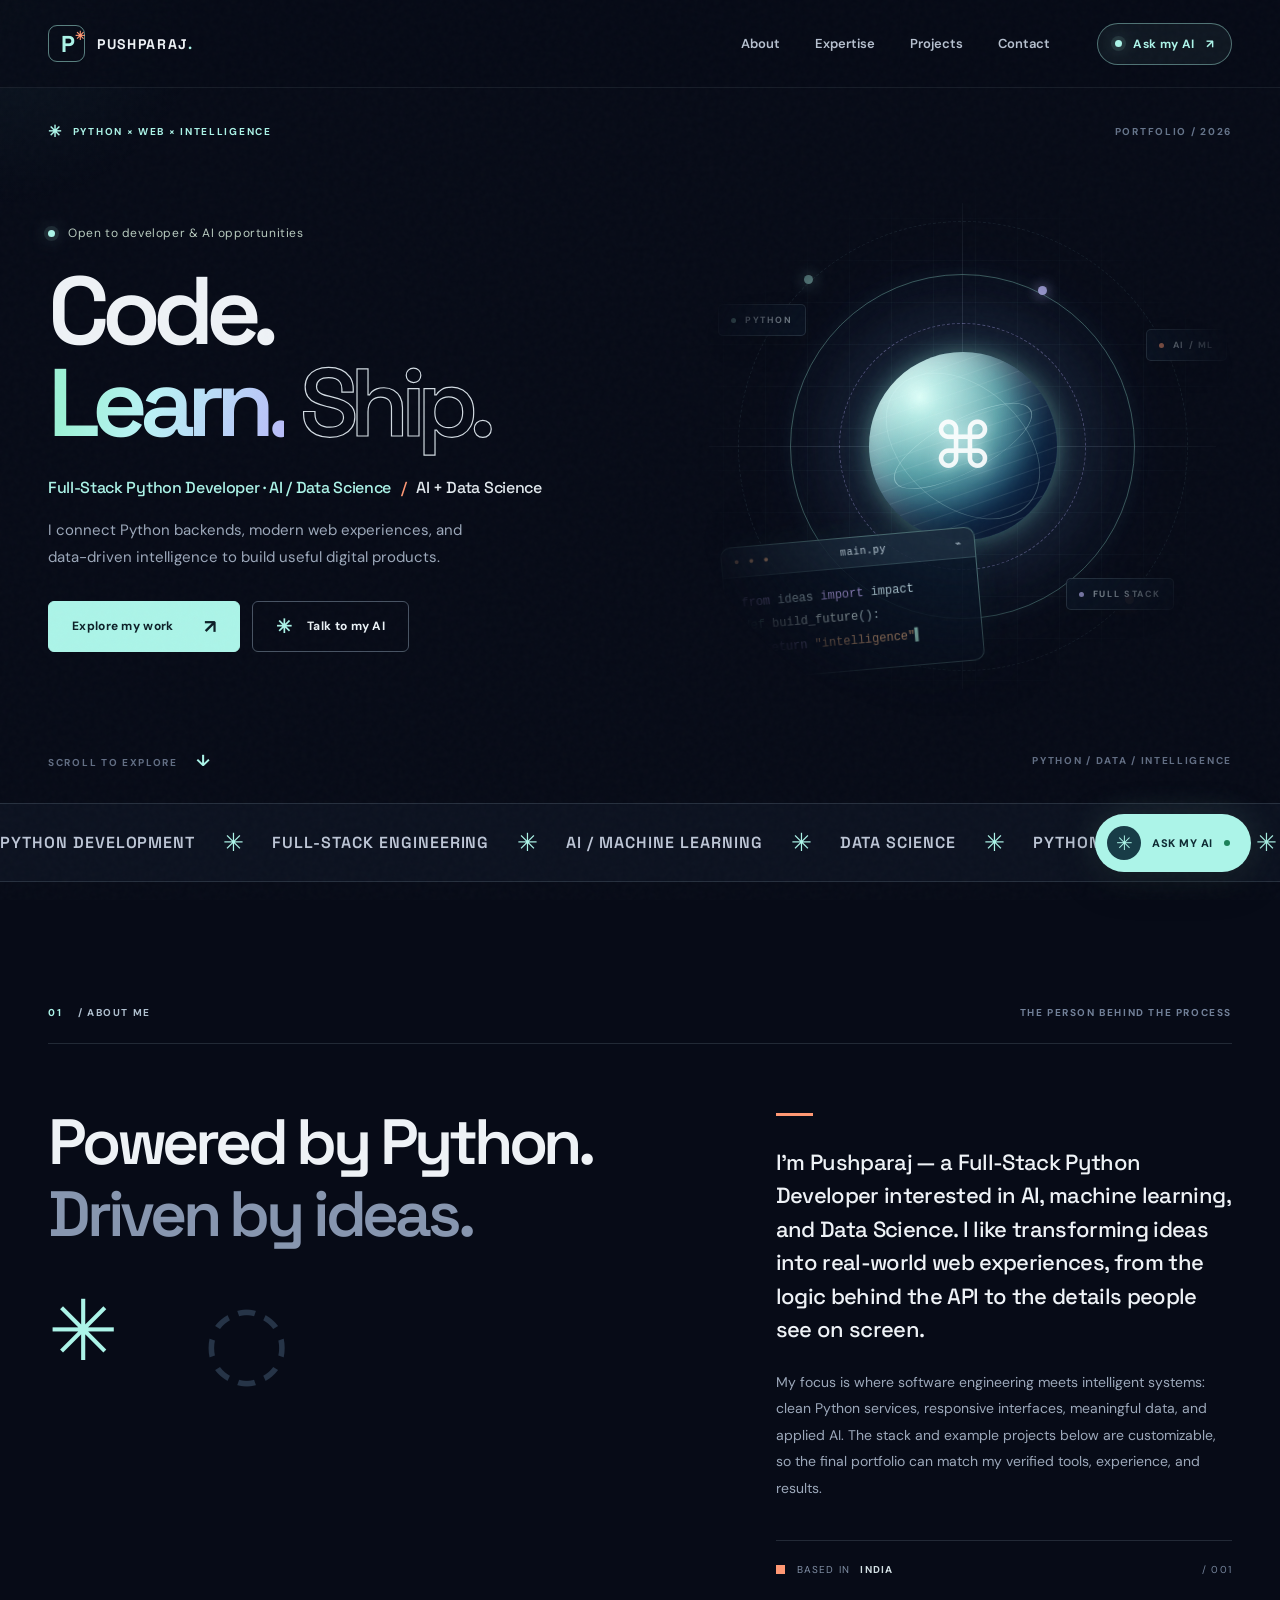
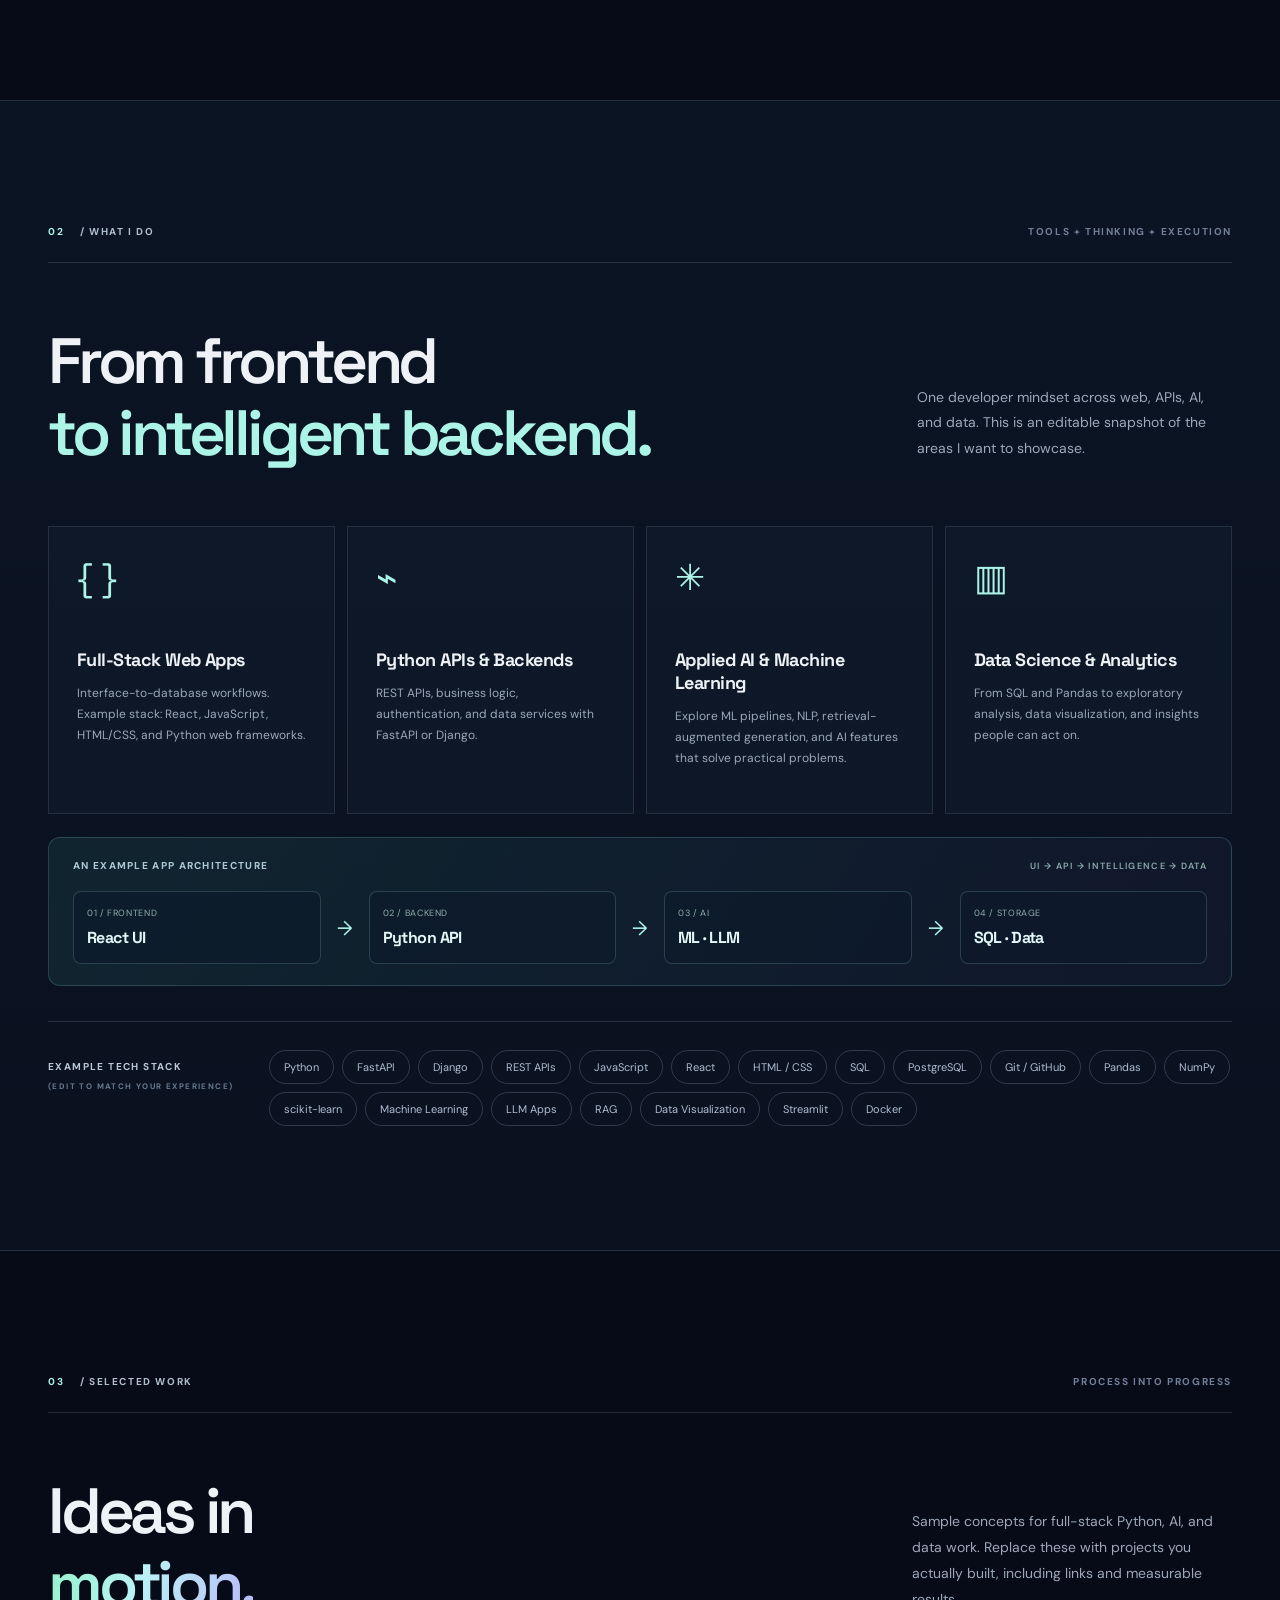
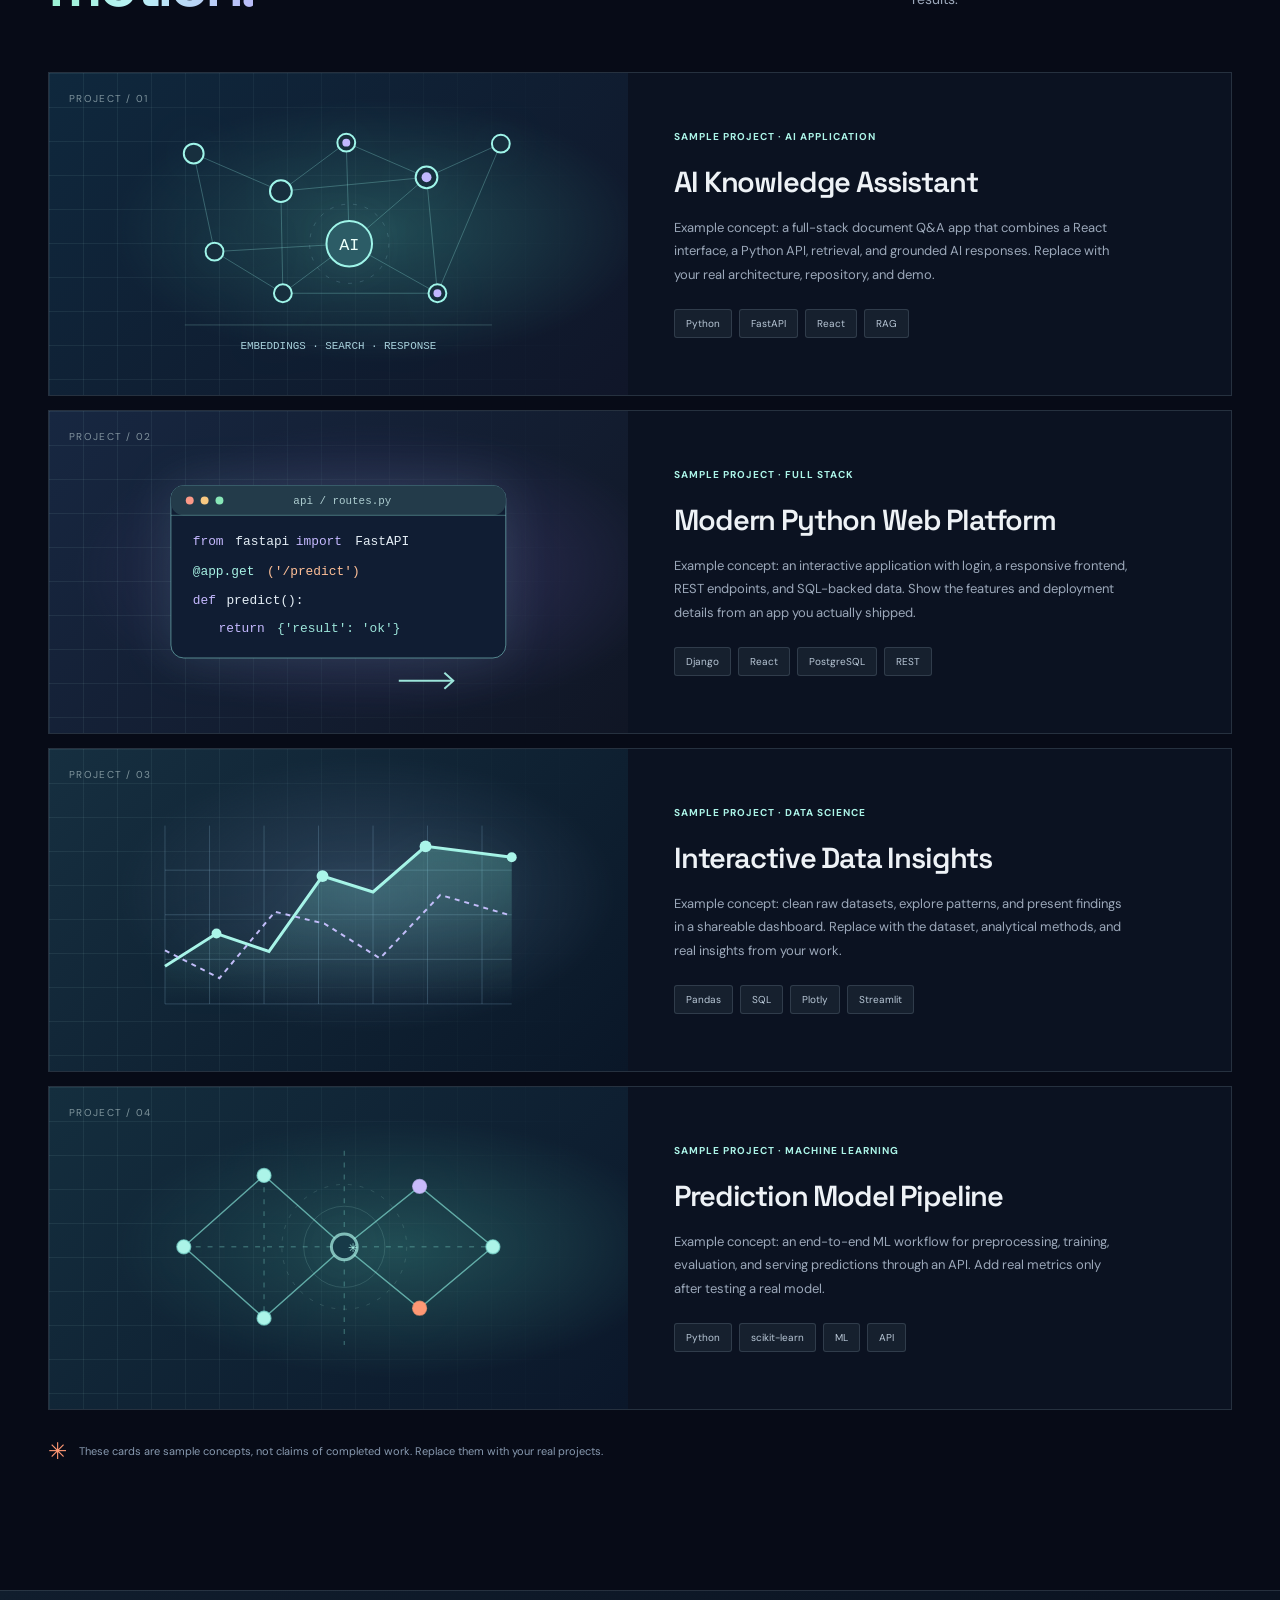
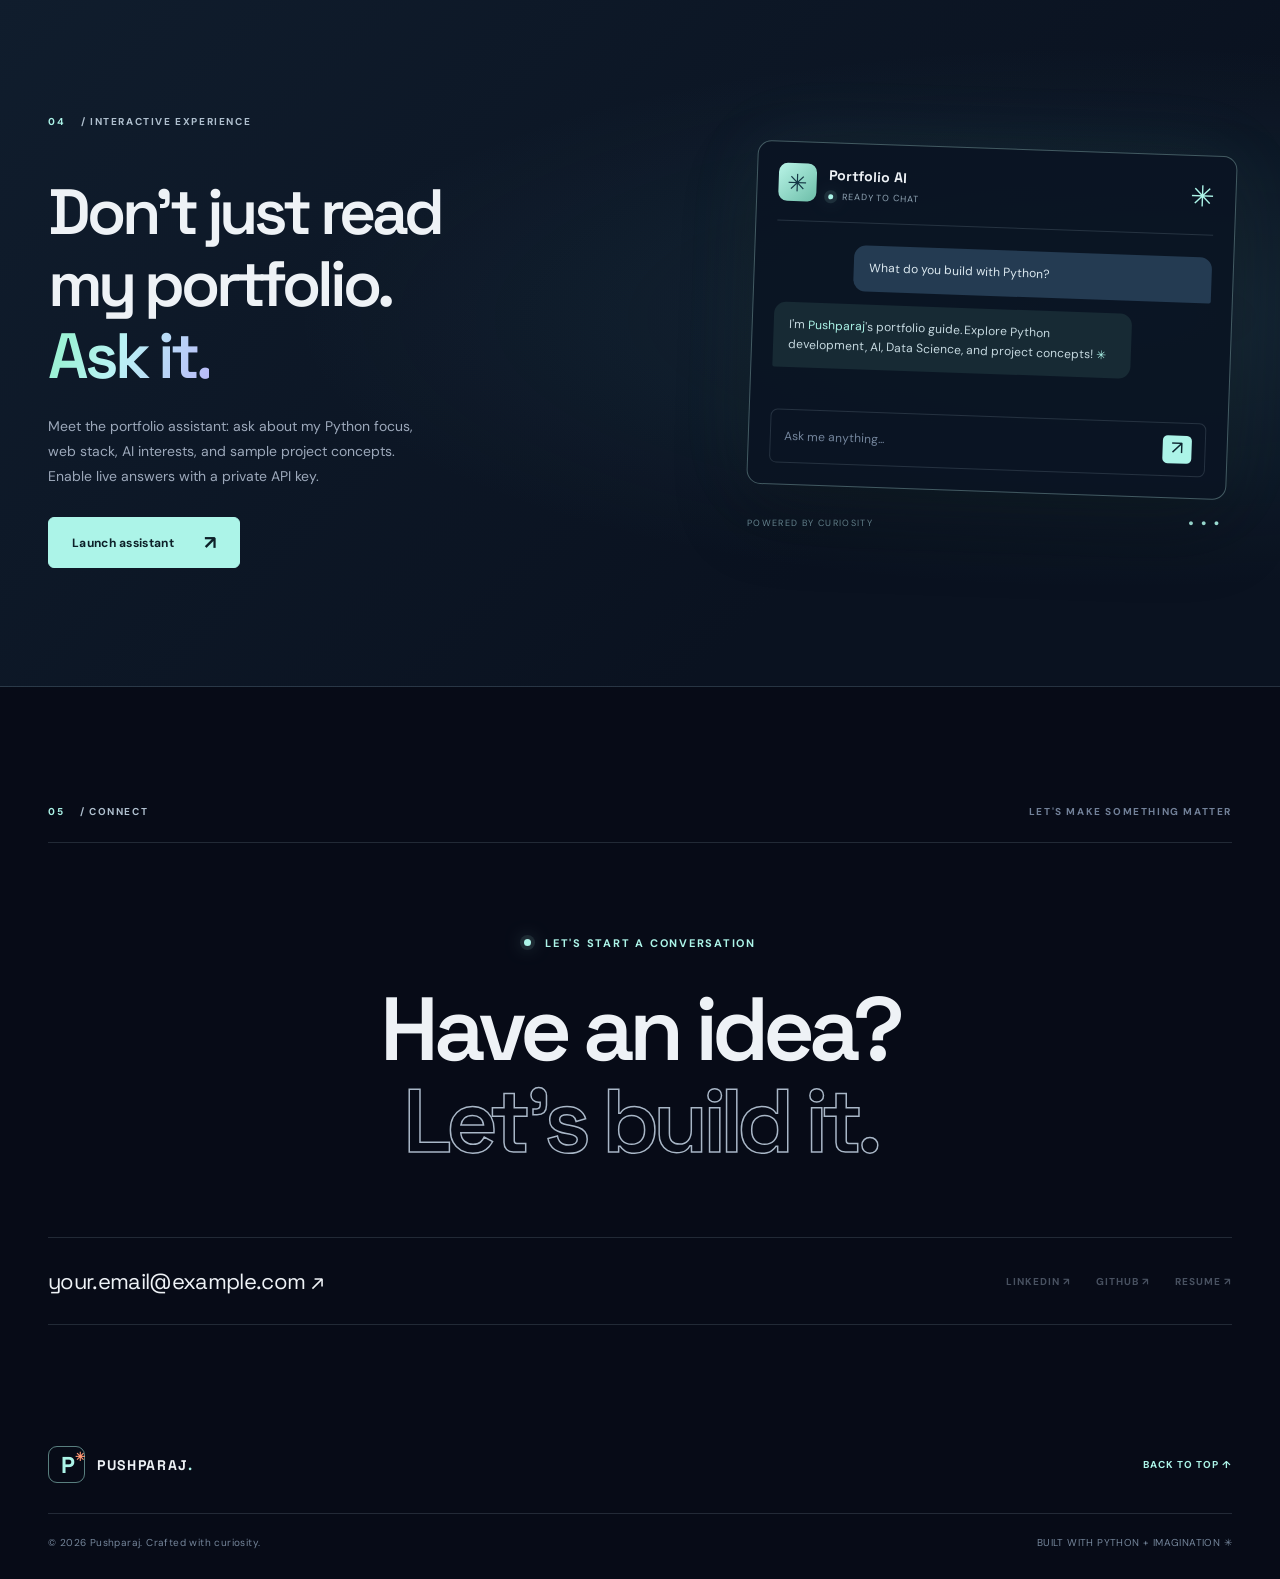
==== commit 4bd8eefe: "Updated project" ====
--- a/portfolio-preview.html
+++ b/portfolio-preview.html
@@ -2545,7 +2545,7 @@
         if (href) { element.href = href; element.target = '_blank'; element.rel = 'noopener noreferrer'; element.removeAttribute('aria-disabled'); }
         else { element.href = '#contact'; element.setAttribute('aria-disabled', 'true'); element.title = 'Add this link in site-data.json'; element.addEventListener('click', e => e.preventDefault()); }
       });
-      $('#focus-grid').innerHTML = profile.focusAreas.map((item, i) => `<article class="expertise-card reveal"><span class="expertise-card-number">0${i + 1}</span><span class="expertise-card-icon">${escapeHTML(item.icon)}</span><h3>${escapeHTML(item.title)}</h3><p>${escapeHTML(item.description)}</p></article>`).join('');
+      $('#focus-grid').innerHTML = profile.focusAreas.map((item, i) => `<article class="expertise-card reveal"><span class="expertise-card-number"></span><span class="expertise-card-icon">${escapeHTML(item.icon)}</span><h3>${escapeHTML(item.title)}</h3><p>${escapeHTML(item.description)}</p></article>`).join('');
       $('#skills-list').innerHTML = profile.skills.map(skill => `<span class="skill-chip">${escapeHTML(skill)}</span>`).join('');
       $('#projects-list').innerHTML = profile.projects.map(project => {
         const href = safeLink(project.link);
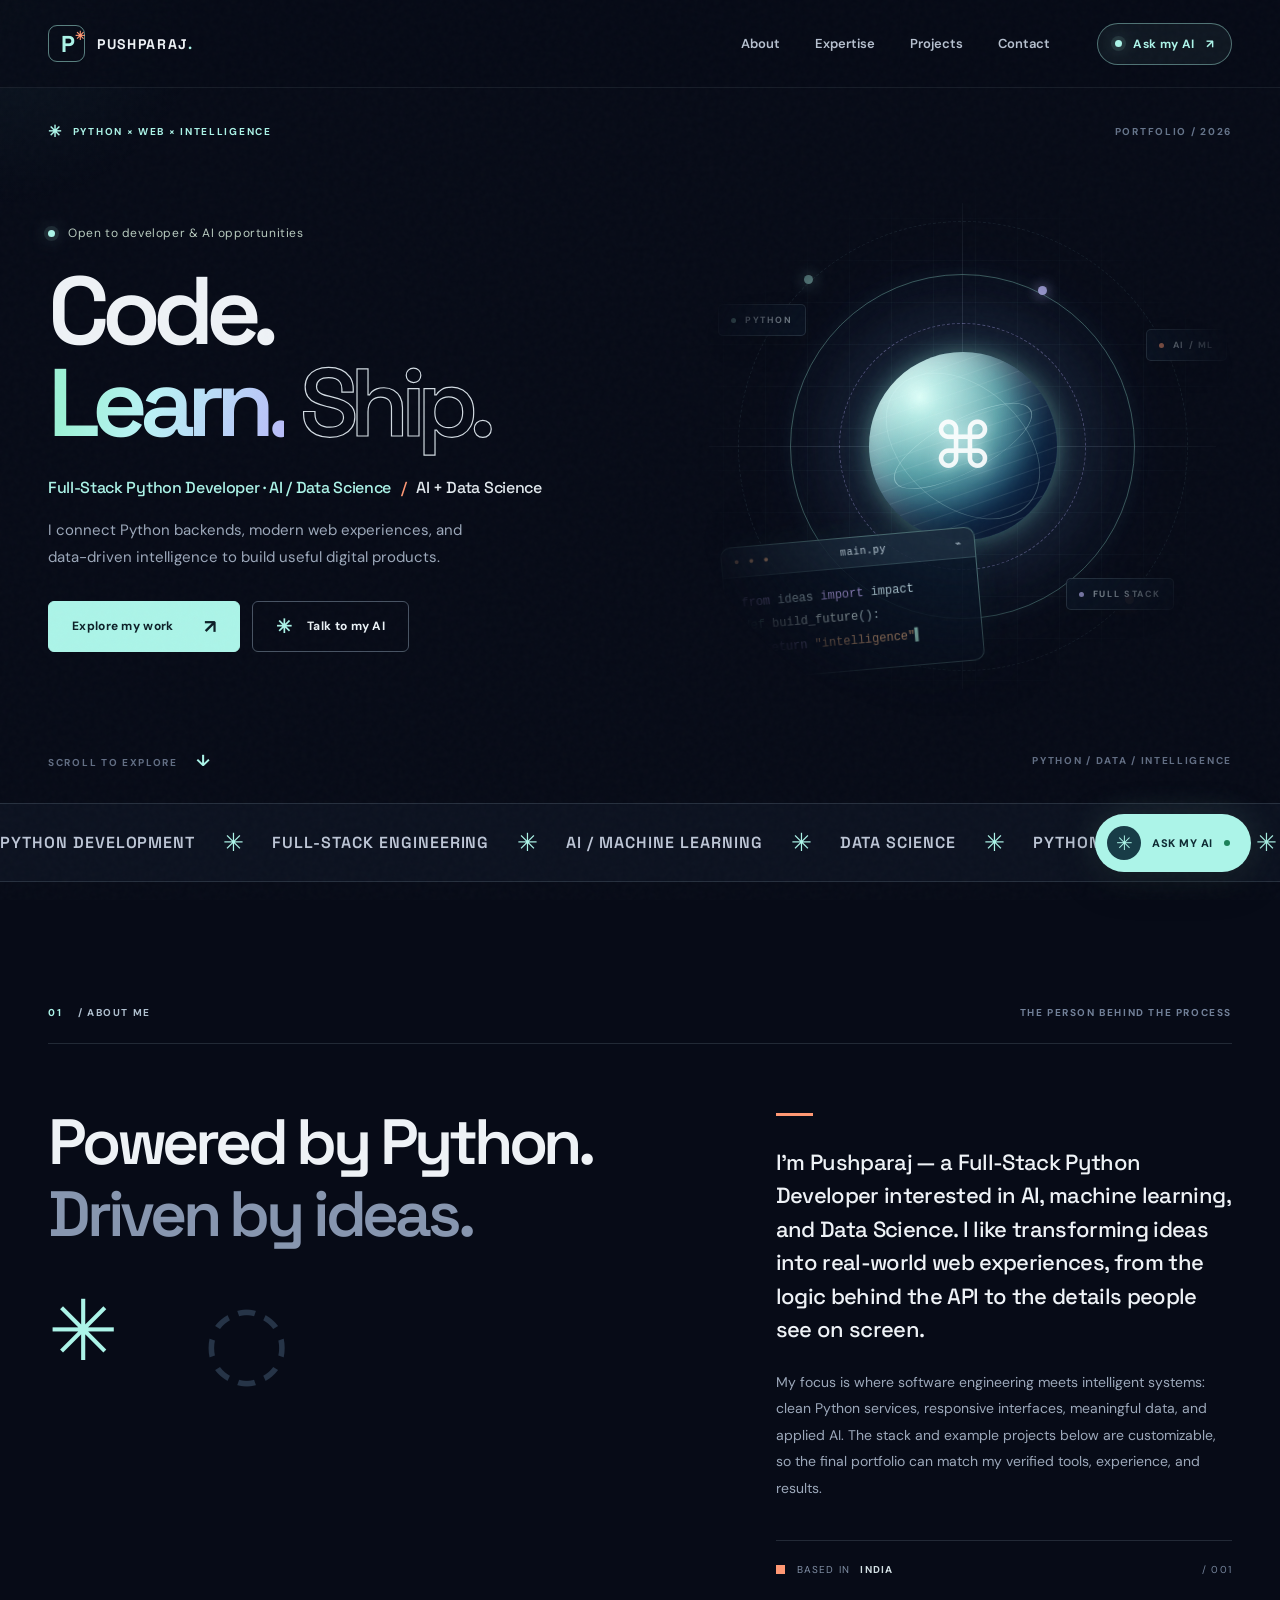
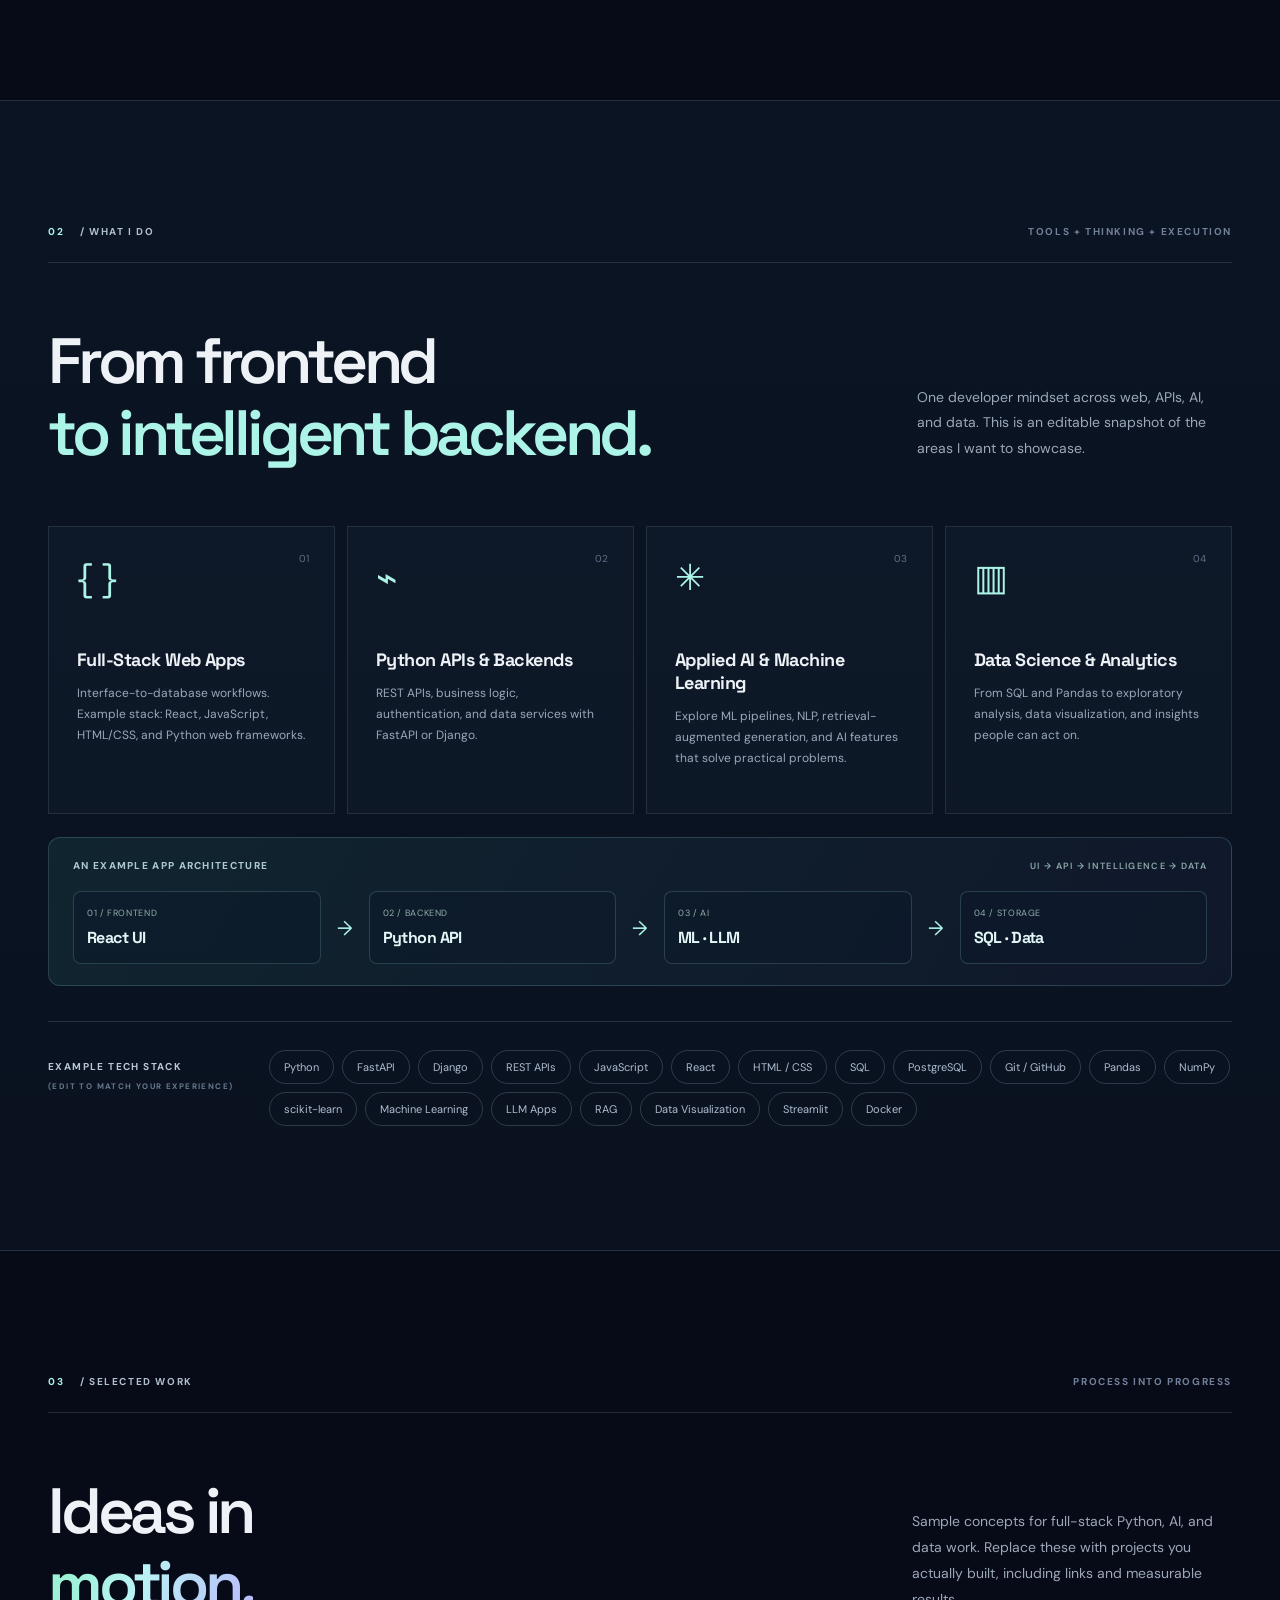
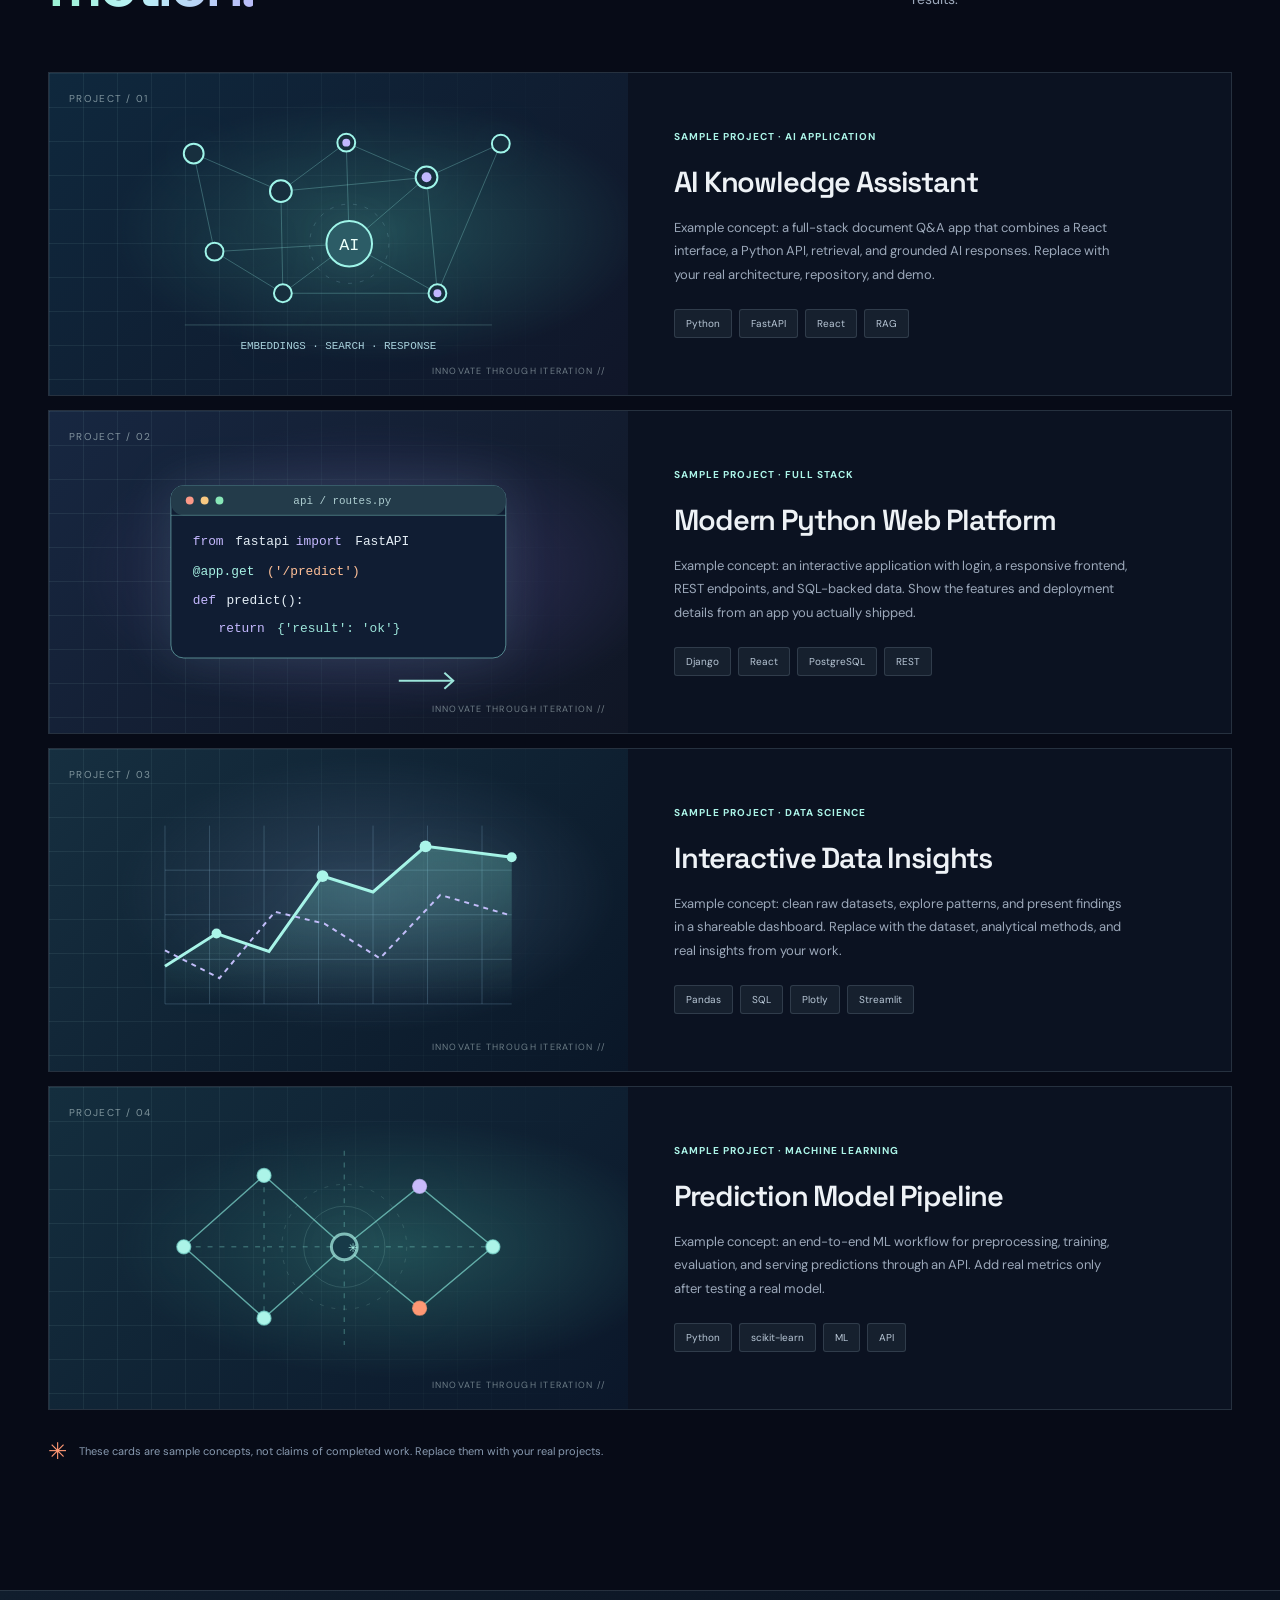
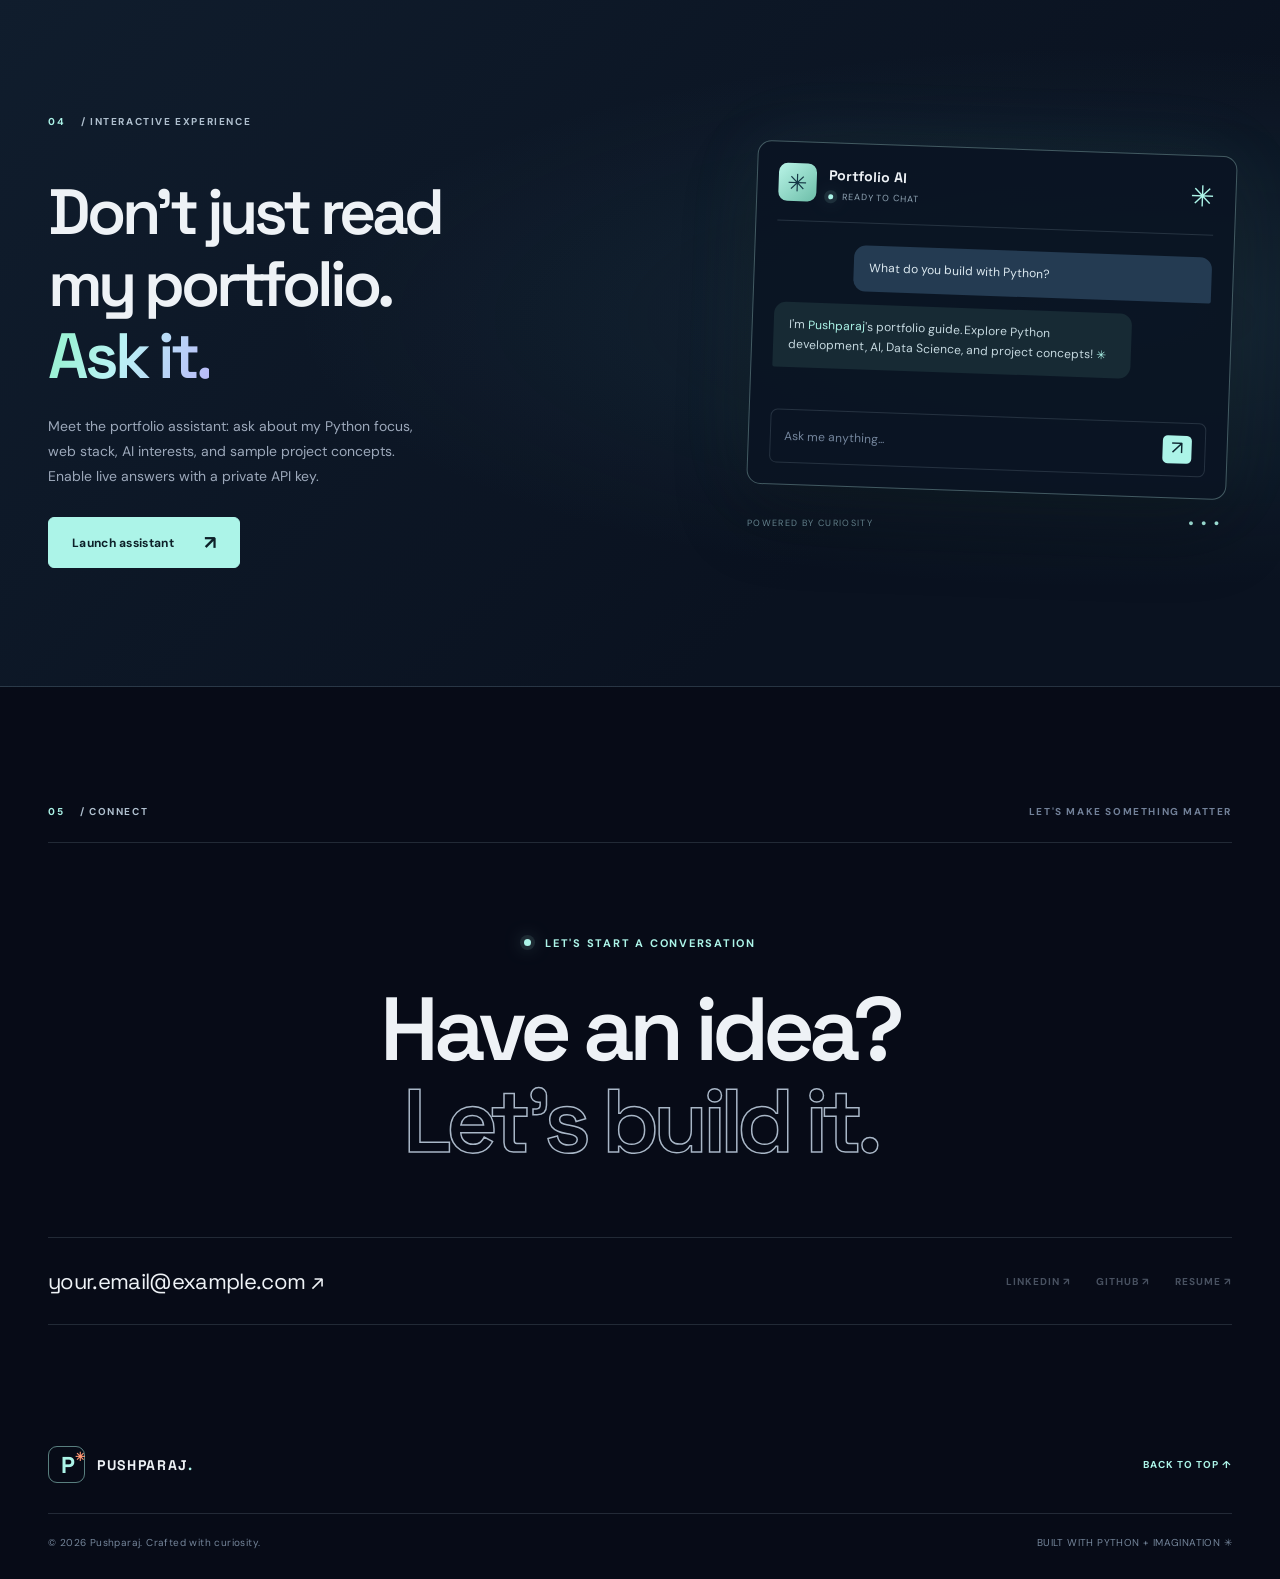
==== commit 8c94aa65: "Removed ↗ from don't just read section" ====
--- a/portfolio-preview.html
+++ b/portfolio-preview.html
@@ -2545,11 +2545,11 @@
         if (href) { element.href = href; element.target = '_blank'; element.rel = 'noopener noreferrer'; element.removeAttribute('aria-disabled'); }
         else { element.href = '#contact'; element.setAttribute('aria-disabled', 'true'); element.title = 'Add this link in site-data.json'; element.addEventListener('click', e => e.preventDefault()); }
       });
-      $('#focus-grid').innerHTML = profile.focusAreas.map((item, i) => `<article class="expertise-card reveal"><span class="expertise-card-number"></span><span class="expertise-card-icon">${escapeHTML(item.icon)}</span><h3>${escapeHTML(item.title)}</h3><p>${escapeHTML(item.description)}</p></article>`).join('');
+      $('#focus-grid').innerHTML = profile.focusAreas.map((item, i) => `<article class="expertise-card reveal"><span class="expertise-card-number">0${i + 1}</span><span class="expertise-card-icon">${escapeHTML(item.icon)}</span><h3>${escapeHTML(item.title)}</h3><p>${escapeHTML(item.description)}</p></article>`).join('');
       $('#skills-list').innerHTML = profile.skills.map(skill => `<span class="skill-chip">${escapeHTML(skill)}</span>`).join('');
       $('#projects-list').innerHTML = profile.projects.map(project => {
         const href = safeLink(project.link);
-        return `<article class="project-card reveal"><div class="project-visual ${['automation', 'design', 'data', 'code', 'ai'].includes(project.visual) ? project.visual : 'automation'}"><div class="visual-grid"></div><div class="project-graphic">${visuals[project.visual] || visuals.automation}</div><span class="visual-corner">PROJECT / ${escapeHTML(project.number)}</span><span class="visual-bottom"></div><div class="project-info"><span class="project-kicker">${escapeHTML(project.category)}</span><h3>${escapeHTML(project.title)}</h3><p>${escapeHTML(project.description)}</p><div class="project-tags">${(project.tags || []).map(tag => `<span>${escapeHTML(tag)}</span>`).join('')}</div>${href ? `<a class="project-link" href="${escapeHTML(href)}" target="_blank" rel="noopener noreferrer">View project ↗</a>` : ''}</div></article>`;
+        return `<article class="project-card reveal"><div class="project-visual ${['automation', 'design', 'data', 'code', 'ai'].includes(project.visual) ? project.visual : 'automation'}"><div class="visual-grid"></div><div class="project-graphic">${visuals[project.visual] || visuals.automation}</div><span class="visual-corner">PROJECT / ${escapeHTML(project.number)}</span><span class="visual-bottom">INNOVATE THROUGH ITERATION //</span></div><div class="project-info"><span class="project-kicker">${escapeHTML(project.category)}</span><h3>${escapeHTML(project.title)}</h3><p>${escapeHTML(project.description)}</p><div class="project-tags">${(project.tags || []).map(tag => `<span>${escapeHTML(tag)}</span>`).join('')}</div>${href ? `<a class="project-link" href="${escapeHTML(href)}" target="_blank" rel="noopener noreferrer">View project ↗</a>` : ''}</div></article>`;
       }).join('');
       const sampleCount = profile.projects.filter(p => /sample/i.test(p.category)).length;
       $('.projects-footnote').style.display = sampleCount ? 'flex' : 'none';
